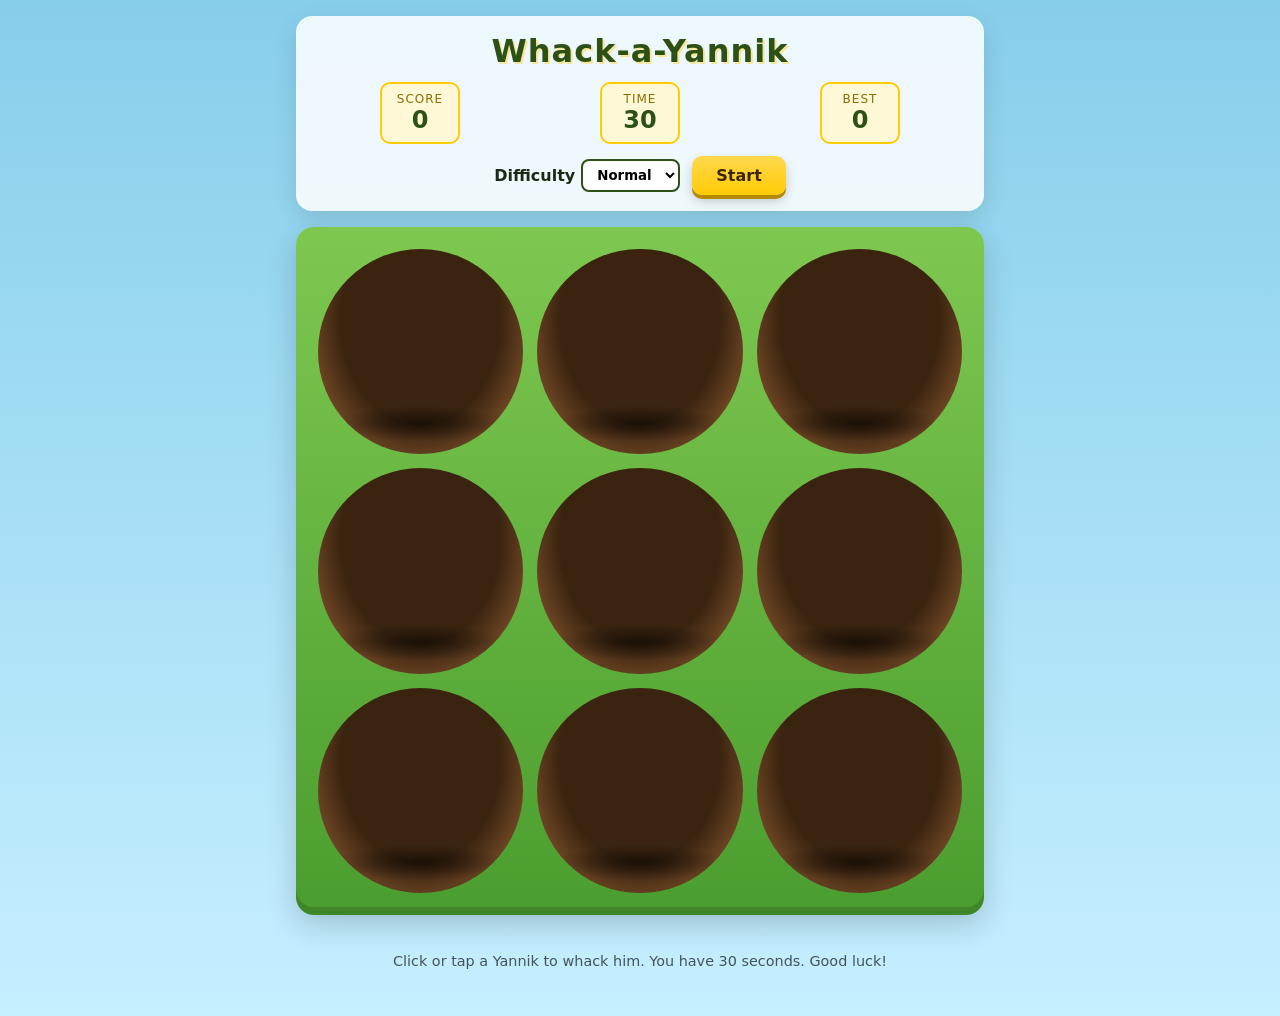
==== index.html @ 83445f63 "Initial Whack-a-Yannik game Static HTML/CSS/JS whack-a-mole with 9 holes, 30-second timer, four diff" ====
<!DOCTYPE html>
<html lang="en">
<head>
  <meta charset="UTF-8" />
  <meta name="viewport" content="width=device-width, initial-scale=1.0" />
  <title>Whack-a-Yannik</title>
  <meta name="description" content="Whack-a-Yannik - a fun whack-a-mole game!" />
  <meta property="og:title" content="Whack-a-Yannik" />
  <meta property="og:description" content="Whack-a-Yannik - a fun whack-a-mole game!" />
  <meta property="og:image" content="/thumbnail.png" />
  <meta property="og:type" content="website" />
  <link rel="icon" type="image/png" href="/thumbnail.png" />
  <link rel="stylesheet" href="style.css" />
</head>
<body>
  <div class="app">
    <header class="hud">
      <h1>Whack-a-Yannik</h1>
      <div class="stats">
        <div class="stat">
          <span class="label">Score</span>
          <span id="score" class="value">0</span>
        </div>
        <div class="stat">
          <span class="label">Time</span>
          <span id="time" class="value">30</span>
        </div>
        <div class="stat">
          <span class="label">Best</span>
          <span id="best" class="value">0</span>
        </div>
      </div>
      <div class="controls">
        <label class="difficulty">
          Difficulty
          <select id="difficulty">
            <option value="easy">Easy</option>
            <option value="normal" selected>Normal</option>
            <option value="hard">Hard</option>
            <option value="insane">Insane</option>
          </select>
        </label>
        <button id="startBtn" class="btn primary">Start</button>
      </div>
    </header>

    <main class="board" id="board">
      <!-- 9 holes injected by JS -->
    </main>

    <div id="overlay" class="overlay hidden">
      <div class="overlay-card">
        <h2 id="overlayTitle">Game Over</h2>
        <p id="overlayMessage">Nice whacking!</p>
        <p class="final">Final score: <span id="finalScore">0</span></p>
        <button id="playAgainBtn" class="btn primary">Play Again</button>
      </div>
    </div>

    <footer class="footer">
      <p>Click or tap a Yannik to whack him. You have 30 seconds. Good luck!</p>
    </footer>
  </div>

  <script src="script.js"></script>
</body>
</html>
---- style.css ----
:root {
  --grass-light: #7ec850;
  --grass-dark: #4a9d2f;
  --dirt-dark: #3a2410;
  --dirt-light: #6b4423;
  --accent: #ffcb05;
  --text: #1b2b13;
  --bg-top: #87ceeb;
  --bg-bottom: #c6efff;
}

* {
  box-sizing: border-box;
}

html, body {
  margin: 0;
  padding: 0;
  min-height: 100%;
  font-family: 'Trebuchet MS', system-ui, -apple-system, sans-serif;
  color: var(--text);
  background: linear-gradient(180deg, var(--bg-top) 0%, var(--bg-bottom) 100%);
  overflow-x: hidden;
}

.app {
  max-width: 720px;
  margin: 0 auto;
  padding: 16px;
  display: flex;
  flex-direction: column;
  gap: 16px;
  min-height: 100vh;
}

.hud {
  background: rgba(255, 255, 255, 0.85);
  border-radius: 16px;
  padding: 16px 20px;
  box-shadow: 0 8px 24px rgba(0, 0, 0, 0.12);
}

.hud h1 {
  margin: 0 0 12px;
  font-size: 2rem;
  text-align: center;
  letter-spacing: 1px;
  color: #2d5016;
  text-shadow: 2px 2px 0 rgba(255, 203, 5, 0.4);
}

.stats {
  display: flex;
  justify-content: space-around;
  gap: 12px;
  margin-bottom: 12px;
}

.stat {
  display: flex;
  flex-direction: column;
  align-items: center;
  background: #fff8d6;
  border: 2px solid var(--accent);
  border-radius: 10px;
  padding: 8px 14px;
  min-width: 80px;
}

.stat .label {
  font-size: 0.75rem;
  text-transform: uppercase;
  letter-spacing: 1px;
  color: #8a6d00;
}

.stat .value {
  font-size: 1.5rem;
  font-weight: 700;
  color: #2d5016;
}

.controls {
  display: flex;
  justify-content: center;
  align-items: center;
  gap: 12px;
  flex-wrap: wrap;
}

.difficulty {
  display: flex;
  align-items: center;
  gap: 6px;
  font-weight: 600;
}

.difficulty select {
  padding: 6px 10px;
  border-radius: 8px;
  border: 2px solid #2d5016;
  font-family: inherit;
  font-weight: 600;
  background: #fff;
  cursor: pointer;
}

.btn {
  padding: 10px 24px;
  font-size: 1rem;
  font-weight: 700;
  border: none;
  border-radius: 10px;
  cursor: pointer;
  transition: transform 0.08s ease, box-shadow 0.15s ease, filter 0.15s ease;
  font-family: inherit;
}

.btn.primary {
  background: linear-gradient(180deg, #ffd84d 0%, var(--accent) 100%);
  color: #3a2700;
  box-shadow: 0 4px 0 #b58a00, 0 6px 12px rgba(0, 0, 0, 0.2);
}

.btn.primary:hover {
  filter: brightness(1.05);
}

.btn.primary:active {
  transform: translateY(2px);
  box-shadow: 0 2px 0 #b58a00, 0 3px 6px rgba(0, 0, 0, 0.2);
}

.btn:disabled {
  opacity: 0.6;
  cursor: not-allowed;
}

.board {
  display: grid;
  grid-template-columns: repeat(3, 1fr);
  gap: 14px;
  padding: 22px;
  background: linear-gradient(180deg, var(--grass-light) 0%, var(--grass-dark) 100%);
  border-radius: 18px;
  box-shadow: inset 0 -8px 0 rgba(0, 0, 0, 0.15), 0 10px 30px rgba(0, 0, 0, 0.18);
  aspect-ratio: 1 / 1;
}

.hole {
  position: relative;
  background: radial-gradient(ellipse at 50% 35%, var(--dirt-dark) 0%, var(--dirt-dark) 55%, var(--dirt-light) 75%, transparent 78%);
  border-radius: 50%;
  overflow: hidden;
  cursor: pointer;
  user-select: none;
  -webkit-tap-highlight-color: transparent;
}

.hole::after {
  content: '';
  position: absolute;
  inset: auto 8% 6% 8%;
  height: 18%;
  background: radial-gradient(ellipse at center, rgba(0, 0, 0, 0.55) 0%, transparent 70%);
  border-radius: 50%;
  z-index: 3;
  pointer-events: none;
}

.mole {
  position: absolute;
  left: 12%;
  right: 12%;
  bottom: -100%;
  width: 76%;
  aspect-ratio: 1 / 1;
  background-image: url('mole.png');
  background-size: contain;
  background-repeat: no-repeat;
  background-position: bottom center;
  transition: bottom 0.18s cubic-bezier(0.34, 1.56, 0.64, 1);
  z-index: 2;
  pointer-events: none;
}

/* Fallback Yannik face if mole.png isn't available */
.mole.fallback {
  background-image: none;
  background: radial-gradient(circle at 50% 45%, #f5c896 0%, #d99c66 70%, #a06a3e 100%);
  border-radius: 50% 50% 45% 45%;
  box-shadow: inset 0 -6px 12px rgba(0, 0, 0, 0.25);
}

.mole.fallback::before {
  content: '';
  position: absolute;
  top: 38%;
  left: 22%;
  right: 22%;
  height: 12%;
  background:
    radial-gradient(circle at 25% 50%, #1a1a1a 0%, #1a1a1a 35%, transparent 38%),
    radial-gradient(circle at 75% 50%, #1a1a1a 0%, #1a1a1a 35%, transparent 38%);
}

.mole.fallback::after {
  content: '';
  position: absolute;
  top: 60%;
  left: 38%;
  right: 38%;
  height: 8%;
  background: #6b3410;
  border-radius: 0 0 50% 50%;
}

.hole.up .mole {
  bottom: 4%;
}

.hole.whacked .mole {
  transition: bottom 0.12s ease-in;
  bottom: -100%;
  animation: hit 0.25s ease-out;
}

@keyframes hit {
  0% { transform: scale(1) rotate(0); }
  30% { transform: scale(1.1) rotate(-8deg); }
  100% { transform: scale(0.9) rotate(0); }
}

.score-popup {
  position: absolute;
  top: 20%;
  left: 50%;
  transform: translateX(-50%);
  font-size: 1.6rem;
  font-weight: 800;
  color: #fff;
  text-shadow: 2px 2px 0 #b58a00, 0 0 8px rgba(255, 203, 5, 0.8);
  pointer-events: none;
  z-index: 4;
  animation: floatUp 0.7s ease-out forwards;
}

@keyframes floatUp {
  0% { opacity: 0; transform: translate(-50%, 10px) scale(0.6); }
  20% { opacity: 1; transform: translate(-50%, -10px) scale(1.1); }
  100% { opacity: 0; transform: translate(-50%, -50px) scale(1); }
}

.overlay {
  position: fixed;
  inset: 0;
  background: rgba(0, 0, 0, 0.5);
  display: flex;
  align-items: center;
  justify-content: center;
  z-index: 10;
  padding: 16px;
}

.overlay.hidden {
  display: none;
}

.overlay-card {
  background: #fff;
  padding: 28px 32px;
  border-radius: 16px;
  text-align: center;
  max-width: 360px;
  width: 100%;
  box-shadow: 0 20px 50px rgba(0, 0, 0, 0.3);
  animation: pop 0.3s ease-out;
}

@keyframes pop {
  0% { opacity: 0; transform: scale(0.8); }
  100% { opacity: 1; transform: scale(1); }
}

.overlay-card h2 {
  margin: 0 0 8px;
  color: #2d5016;
}

.overlay-card .final {
  font-size: 1.2rem;
  margin: 16px 0;
}

.overlay-card .final span {
  font-weight: 800;
  color: #b58a00;
  font-size: 1.6rem;
}

.footer {
  text-align: center;
  font-size: 0.9rem;
  color: rgba(0, 0, 0, 0.65);
  padding: 8px 0 16px;
}

body.shake .board {
  animation: shake 0.2s ease-in-out;
}

@keyframes shake {
  0%, 100% { transform: translateX(0); }
  25% { transform: translateX(-4px); }
  75% { transform: translateX(4px); }
}

@media (max-width: 480px) {
  .hud h1 { font-size: 1.5rem; }
  .stat .value { font-size: 1.2rem; }
  .stat { padding: 6px 10px; min-width: 64px; }
  .board { gap: 10px; padding: 14px; }
}
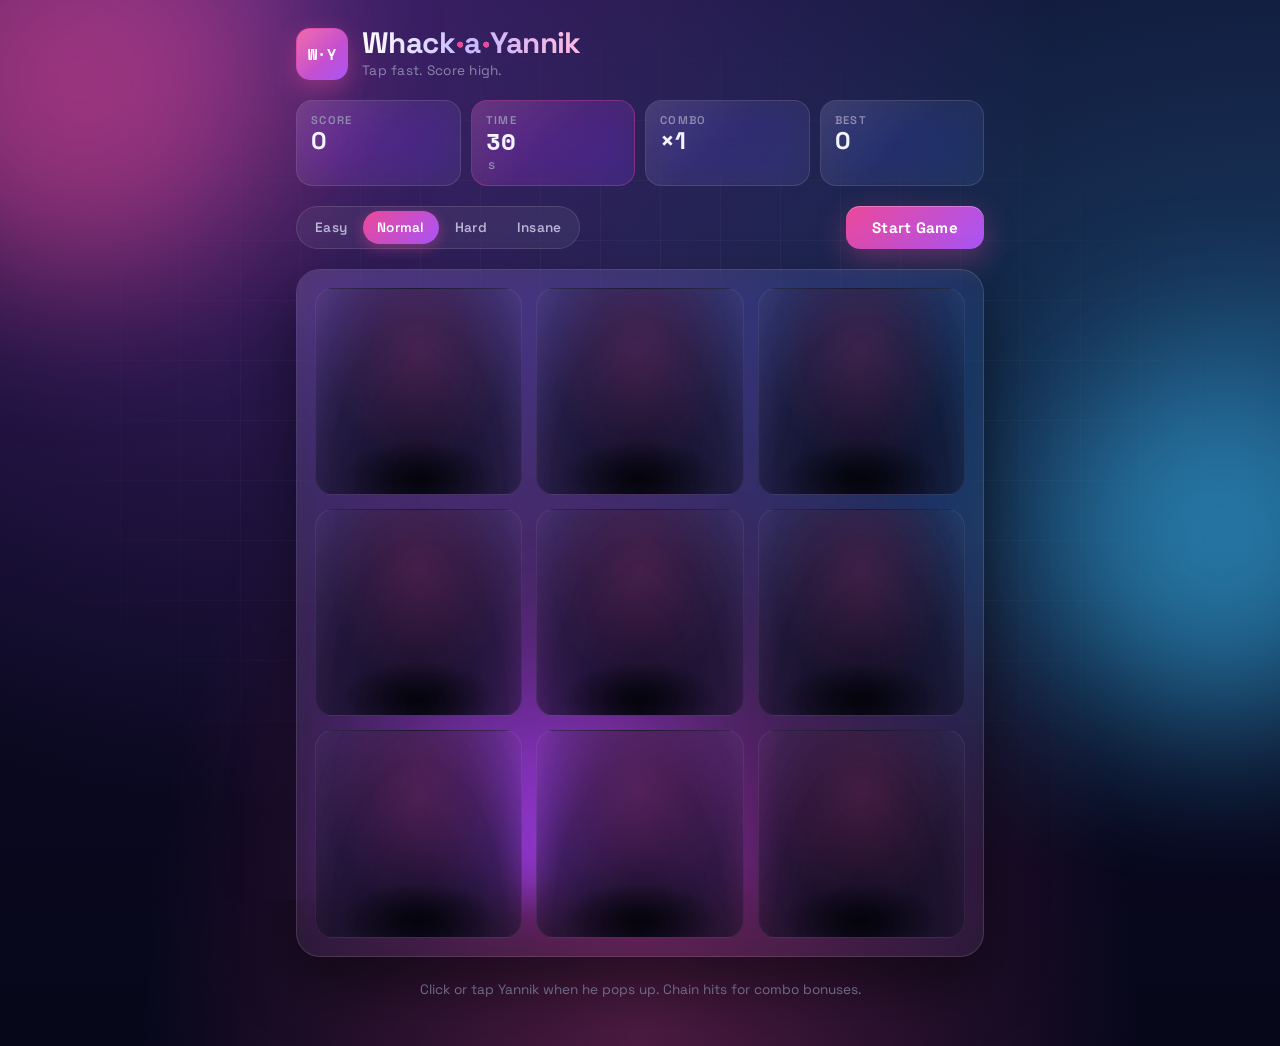
==== commit ebae4b39: "Modern 2026 redesign + WhatsApp-ready OG thumbnail UI: - Dark neon-mesh aesthetic with glassmorphism" ====
--- a/index.html
+++ b/index.html
@@ -2,64 +2,115 @@
 <html lang="en">
 <head>
   <meta charset="UTF-8" />
-  <meta name="viewport" content="width=device-width, initial-scale=1.0" />
+  <meta name="viewport" content="width=device-width, initial-scale=1.0, viewport-fit=cover" />
+  <meta name="theme-color" content="#0b0b1f" />
   <title>Whack-a-Yannik</title>
-  <meta name="description" content="Whack-a-Yannik - a fun whack-a-mole game!" />
+  <meta name="description" content="Tap fast. Score high. A neon arcade twist on whack-a-mole." />
+
+  <!-- Open Graph / WhatsApp / Facebook -->
+  <meta property="og:type" content="website" />
   <meta property="og:title" content="Whack-a-Yannik" />
-  <meta property="og:description" content="Whack-a-Yannik - a fun whack-a-mole game!" />
-  <meta property="og:image" content="/thumbnail.png" />
-  <meta property="og:type" content="website" />
+  <meta property="og:description" content="Tap fast. Score high. A neon arcade twist on whack-a-mole." />
+  <meta property="og:image" content="https://whack-a-yannik.vercel.app/thumbnail.png" />
+  <meta property="og:image:secure_url" content="https://whack-a-yannik.vercel.app/thumbnail.png" />
+  <meta property="og:image:type" content="image/png" />
+  <meta property="og:image:width" content="1200" />
+  <meta property="og:image:height" content="630" />
+  <meta property="og:image:alt" content="Whack-a-Yannik game preview" />
+  <meta property="og:url" content="https://whack-a-yannik.vercel.app/" />
+
+  <!-- Twitter -->
+  <meta name="twitter:card" content="summary_large_image" />
+  <meta name="twitter:title" content="Whack-a-Yannik" />
+  <meta name="twitter:description" content="Tap fast. Score high. A neon arcade twist on whack-a-mole." />
+  <meta name="twitter:image" content="https://whack-a-yannik.vercel.app/thumbnail.png" />
+
   <link rel="icon" type="image/png" href="/thumbnail.png" />
+  <link rel="apple-touch-icon" href="/thumbnail.png" />
+
+  <link rel="preconnect" href="https://fonts.googleapis.com" />
+  <link rel="preconnect" href="https://fonts.gstatic.com" crossorigin />
+  <link href="https://fonts.googleapis.com/css2?family=Space+Grotesk:wght@400;500;600;700&family=Space+Mono:wght@700&display=swap" rel="stylesheet" />
+
   <link rel="stylesheet" href="style.css" />
 </head>
 <body>
-  <div class="app">
-    <header class="hud">
-      <h1>Whack-a-Yannik</h1>
-      <div class="stats">
-        <div class="stat">
-          <span class="label">Score</span>
-          <span id="score" class="value">0</span>
-        </div>
-        <div class="stat">
-          <span class="label">Time</span>
-          <span id="time" class="value">30</span>
-        </div>
-        <div class="stat">
-          <span class="label">Best</span>
-          <span id="best" class="value">0</span>
-        </div>
+  <div class="bg-grid" aria-hidden="true"></div>
+  <div class="bg-orbs" aria-hidden="true">
+    <span class="orb orb-1"></span>
+    <span class="orb orb-2"></span>
+    <span class="orb orb-3"></span>
+  </div>
+
+  <main class="app">
+    <header class="brand">
+      <div class="logo">
+        <span class="logo-mark">W·Y</span>
       </div>
-      <div class="controls">
-        <label class="difficulty">
-          Difficulty
-          <select id="difficulty">
-            <option value="easy">Easy</option>
-            <option value="normal" selected>Normal</option>
-            <option value="hard">Hard</option>
-            <option value="insane">Insane</option>
-          </select>
-        </label>
-        <button id="startBtn" class="btn primary">Start</button>
+      <div class="title-block">
+        <h1>Whack<span class="dash">·</span>a<span class="dash">·</span>Yannik</h1>
+        <p class="tagline">Tap fast. Score high.</p>
       </div>
     </header>
 
-    <main class="board" id="board">
-      <!-- 9 holes injected by JS -->
-    </main>
+    <section class="hud" aria-label="Game stats">
+      <div class="stat-card">
+        <span class="stat-label">Score</span>
+        <span id="score" class="stat-value">0</span>
+      </div>
+      <div class="stat-card accent">
+        <span class="stat-label">Time</span>
+        <span id="time" class="stat-value mono">30</span>
+        <span class="stat-suffix">s</span>
+      </div>
+      <div class="stat-card">
+        <span class="stat-label">Combo</span>
+        <span id="combo" class="stat-value">×1</span>
+      </div>
+      <div class="stat-card">
+        <span class="stat-label">Best</span>
+        <span id="best" class="stat-value">0</span>
+      </div>
+    </section>
 
-    <div id="overlay" class="overlay hidden">
-      <div class="overlay-card">
-        <h2 id="overlayTitle">Game Over</h2>
-        <p id="overlayMessage">Nice whacking!</p>
-        <p class="final">Final score: <span id="finalScore">0</span></p>
-        <button id="playAgainBtn" class="btn primary">Play Again</button>
+    <section class="controls" aria-label="Controls">
+      <div class="seg" role="radiogroup" aria-label="Difficulty">
+        <button class="seg-btn" data-diff="easy" role="radio" aria-checked="false">Easy</button>
+        <button class="seg-btn active" data-diff="normal" role="radio" aria-checked="true">Normal</button>
+        <button class="seg-btn" data-diff="hard" role="radio" aria-checked="false">Hard</button>
+        <button class="seg-btn" data-diff="insane" role="radio" aria-checked="false">Insane</button>
       </div>
+      <button id="startBtn" class="btn-primary">
+        <span class="btn-label">Start Game</span>
+        <span class="btn-glow" aria-hidden="true"></span>
+      </button>
+    </section>
+
+    <section class="board" id="board" aria-label="Game board"></section>
+
+    <p class="hint">Click or tap Yannik when he pops up. Chain hits for combo bonuses.</p>
+  </main>
+
+  <div id="overlay" class="overlay hidden" role="dialog" aria-modal="true" aria-labelledby="overlayTitle">
+    <div class="overlay-card">
+      <div class="overlay-glow" aria-hidden="true"></div>
+      <h2 id="overlayTitle">Game Over</h2>
+      <p id="overlayMessage">Nice whacking!</p>
+      <div class="overlay-stats">
+        <div>
+          <span class="overlay-label">Final score</span>
+          <span id="finalScore" class="overlay-num">0</span>
+        </div>
+        <div>
+          <span class="overlay-label">Best</span>
+          <span id="finalBest" class="overlay-num">0</span>
+        </div>
+      </div>
+      <button id="playAgainBtn" class="btn-primary">
+        <span class="btn-label">Play Again</span>
+        <span class="btn-glow" aria-hidden="true"></span>
+      </button>
     </div>
-
-    <footer class="footer">
-      <p>Click or tap a Yannik to whack him. You have 30 seconds. Good luck!</p>
-    </footer>
   </div>
 
   <script src="script.js"></script>
--- a/style.css
+++ b/style.css
@@ -1,323 +1,599 @@
 :root {
-  --grass-light: #7ec850;
-  --grass-dark: #4a9d2f;
-  --dirt-dark: #3a2410;
-  --dirt-light: #6b4423;
-  --accent: #ffcb05;
-  --text: #1b2b13;
-  --bg-top: #87ceeb;
-  --bg-bottom: #c6efff;
-}
-
-* {
-  box-sizing: border-box;
-}
+  --bg-0: #07071a;
+  --bg-1: #0e0a2a;
+  --bg-2: #1a0b3d;
+  --ink: #f4f3ff;
+  --ink-dim: #b8b4d6;
+  --ink-mute: #8c87ad;
+  --pink: #ec4899;
+  --violet: #a855f7;
+  --cyan: #38bdf8;
+  --lime: #a3e635;
+  --glass: rgba(255, 255, 255, 0.06);
+  --glass-strong: rgba(255, 255, 255, 0.10);
+  --glass-border: rgba(255, 255, 255, 0.12);
+  --shadow-deep: 0 30px 60px rgba(0, 0, 0, 0.45);
+  --radius-lg: 24px;
+  --radius-md: 16px;
+  --radius-sm: 10px;
+}
+
+* { box-sizing: border-box; }
 
 html, body {
   margin: 0;
   padding: 0;
   min-height: 100%;
-  font-family: 'Trebuchet MS', system-ui, -apple-system, sans-serif;
-  color: var(--text);
-  background: linear-gradient(180deg, var(--bg-top) 0%, var(--bg-bottom) 100%);
+  font-family: 'Space Grotesk', system-ui, -apple-system, sans-serif;
+  color: var(--ink);
+  background: var(--bg-0);
   overflow-x: hidden;
+  -webkit-font-smoothing: antialiased;
+}
+
+body {
+  background:
+    radial-gradient(ellipse at 20% 0%, rgba(168, 85, 247, 0.35) 0%, transparent 55%),
+    radial-gradient(ellipse at 100% 30%, rgba(56, 189, 248, 0.25) 0%, transparent 55%),
+    radial-gradient(ellipse at 50% 100%, rgba(236, 72, 153, 0.30) 0%, transparent 55%),
+    linear-gradient(180deg, var(--bg-1) 0%, var(--bg-0) 100%);
+  min-height: 100vh;
+  min-height: 100dvh;
+}
+
+.bg-grid {
+  position: fixed;
+  inset: 0;
+  background-image:
+    linear-gradient(rgba(255, 255, 255, 0.04) 1px, transparent 1px),
+    linear-gradient(90deg, rgba(255, 255, 255, 0.04) 1px, transparent 1px);
+  background-size: 60px 60px;
+  mask-image: radial-gradient(ellipse at center, black 30%, transparent 75%);
+  -webkit-mask-image: radial-gradient(ellipse at center, black 30%, transparent 75%);
+  pointer-events: none;
+  z-index: 0;
+}
+
+.bg-orbs {
+  position: fixed;
+  inset: 0;
+  pointer-events: none;
+  z-index: 0;
+  overflow: hidden;
+}
+.orb {
+  position: absolute;
+  border-radius: 50%;
+  filter: blur(80px);
+  opacity: 0.55;
+}
+.orb-1 { width: 400px; height: 400px; background: var(--pink); top: -120px; left: -120px; animation: float 14s ease-in-out infinite; }
+.orb-2 { width: 360px; height: 360px; background: var(--cyan); top: 40%; right: -120px; animation: float 18s ease-in-out -3s infinite; }
+.orb-3 { width: 320px; height: 320px; background: var(--violet); bottom: -100px; left: 30%; animation: float 16s ease-in-out -6s infinite; }
+
+@keyframes float {
+  0%, 100% { transform: translate(0, 0) scale(1); }
+  50% { transform: translate(30px, -40px) scale(1.08); }
 }
 
 .app {
+  position: relative;
+  z-index: 1;
   max-width: 720px;
   margin: 0 auto;
-  padding: 16px;
+  padding: 28px 16px 48px;
   display: flex;
   flex-direction: column;
-  gap: 16px;
-  min-height: 100vh;
-}
-
+  gap: 20px;
+}
+
+/* Brand header */
+.brand {
+  display: flex;
+  align-items: center;
+  gap: 14px;
+}
+
+.logo {
+  width: 52px;
+  height: 52px;
+  border-radius: 14px;
+  background: linear-gradient(135deg, var(--pink), var(--violet));
+  display: flex;
+  align-items: center;
+  justify-content: center;
+  box-shadow: 0 8px 24px rgba(236, 72, 153, 0.4);
+  position: relative;
+}
+.logo::after {
+  content: '';
+  position: absolute;
+  inset: 1px;
+  border-radius: 13px;
+  background: linear-gradient(135deg, rgba(255, 255, 255, 0.2), transparent 60%);
+  pointer-events: none;
+}
+.logo-mark {
+  font-family: 'Space Mono', monospace;
+  font-weight: 700;
+  font-size: 0.95rem;
+  letter-spacing: 0.5px;
+  color: #fff;
+  position: relative;
+  z-index: 1;
+}
+
+.title-block h1 {
+  margin: 0;
+  font-size: 1.85rem;
+  font-weight: 700;
+  letter-spacing: -0.02em;
+  background: linear-gradient(90deg, #fff 0%, #c5b8ff 50%, #ffb8e0 100%);
+  -webkit-background-clip: text;
+  background-clip: text;
+  -webkit-text-fill-color: transparent;
+  line-height: 1;
+}
+
+.title-block h1 .dash {
+  color: var(--pink);
+  -webkit-text-fill-color: var(--pink);
+  margin: 0 2px;
+}
+
+.tagline {
+  margin: 4px 0 0;
+  color: var(--ink-mute);
+  font-size: 0.85rem;
+  letter-spacing: 0.02em;
+}
+
+/* HUD stats */
 .hud {
-  background: rgba(255, 255, 255, 0.85);
-  border-radius: 16px;
-  padding: 16px 20px;
-  box-shadow: 0 8px 24px rgba(0, 0, 0, 0.12);
-}
-
-.hud h1 {
-  margin: 0 0 12px;
-  font-size: 2rem;
-  text-align: center;
-  letter-spacing: 1px;
-  color: #2d5016;
-  text-shadow: 2px 2px 0 rgba(255, 203, 5, 0.4);
-}
-
-.stats {
-  display: flex;
-  justify-content: space-around;
+  display: grid;
+  grid-template-columns: repeat(4, 1fr);
+  gap: 10px;
+}
+
+.stat-card {
+  position: relative;
+  background: var(--glass);
+  backdrop-filter: blur(20px) saturate(150%);
+  -webkit-backdrop-filter: blur(20px) saturate(150%);
+  border: 1px solid var(--glass-border);
+  border-radius: var(--radius-md);
+  padding: 12px 14px;
+  display: flex;
+  flex-direction: column;
+  align-items: flex-start;
+  overflow: hidden;
+}
+
+.stat-card::before {
+  content: '';
+  position: absolute;
+  inset: 0;
+  background: linear-gradient(135deg, rgba(255, 255, 255, 0.08), transparent 50%);
+  pointer-events: none;
+}
+
+.stat-card.accent {
+  background: linear-gradient(135deg, rgba(236, 72, 153, 0.20), rgba(168, 85, 247, 0.15));
+  border-color: rgba(236, 72, 153, 0.35);
+}
+
+.stat-label {
+  font-size: 0.7rem;
+  text-transform: uppercase;
+  letter-spacing: 0.12em;
+  color: var(--ink-mute);
+  font-weight: 600;
+}
+
+.stat-value {
+  font-size: 1.5rem;
+  font-weight: 700;
+  color: var(--ink);
+  line-height: 1.2;
+  display: inline-flex;
+  align-items: baseline;
+}
+
+.stat-value.mono {
+  font-family: 'Space Mono', monospace;
+  font-weight: 700;
+}
+
+.stat-suffix {
+  font-size: 0.85rem;
+  color: var(--ink-mute);
+  margin-left: 2px;
+  font-weight: 500;
+}
+
+.stat-card.warn .stat-value { color: var(--pink); }
+
+/* Controls */
+.controls {
+  display: flex;
+  flex-wrap: wrap;
   gap: 12px;
-  margin-bottom: 12px;
-}
-
-.stat {
-  display: flex;
-  flex-direction: column;
   align-items: center;
-  background: #fff8d6;
-  border: 2px solid var(--accent);
-  border-radius: 10px;
+  justify-content: space-between;
+}
+
+.seg {
+  display: inline-flex;
+  background: var(--glass);
+  backdrop-filter: blur(20px);
+  -webkit-backdrop-filter: blur(20px);
+  border: 1px solid var(--glass-border);
+  border-radius: 999px;
+  padding: 4px;
+  gap: 2px;
+}
+
+.seg-btn {
+  border: 0;
+  background: transparent;
+  color: var(--ink-dim);
   padding: 8px 14px;
-  min-width: 80px;
-}
-
-.stat .label {
-  font-size: 0.75rem;
-  text-transform: uppercase;
-  letter-spacing: 1px;
-  color: #8a6d00;
-}
-
-.stat .value {
-  font-size: 1.5rem;
-  font-weight: 700;
-  color: #2d5016;
-}
-
-.controls {
-  display: flex;
-  justify-content: center;
-  align-items: center;
-  gap: 12px;
-  flex-wrap: wrap;
-}
-
-.difficulty {
-  display: flex;
-  align-items: center;
-  gap: 6px;
+  font-size: 0.85rem;
   font-weight: 600;
-}
-
-.difficulty select {
-  padding: 6px 10px;
-  border-radius: 8px;
-  border: 2px solid #2d5016;
   font-family: inherit;
-  font-weight: 600;
-  background: #fff;
+  border-radius: 999px;
   cursor: pointer;
-}
-
-.btn {
-  padding: 10px 24px;
-  font-size: 1rem;
-  font-weight: 700;
-  border: none;
-  border-radius: 10px;
+  transition: color 0.15s, background 0.15s, transform 0.1s;
+  letter-spacing: 0.02em;
+}
+
+.seg-btn:hover {
+  color: var(--ink);
+}
+
+.seg-btn.active {
+  background: linear-gradient(135deg, var(--pink), var(--violet));
+  color: #fff;
+  box-shadow: 0 4px 14px rgba(236, 72, 153, 0.4);
+}
+
+.seg-btn:disabled {
+  opacity: 0.4;
+  cursor: not-allowed;
+}
+
+.btn-primary {
+  position: relative;
+  border: 0;
+  padding: 12px 26px;
+  border-radius: 14px;
+  background: linear-gradient(135deg, var(--pink) 0%, var(--violet) 100%);
+  color: #fff;
+  font-family: inherit;
+  font-size: 0.95rem;
+  font-weight: 700;
+  letter-spacing: 0.02em;
   cursor: pointer;
-  transition: transform 0.08s ease, box-shadow 0.15s ease, filter 0.15s ease;
-  font-family: inherit;
-}
-
-.btn.primary {
-  background: linear-gradient(180deg, #ffd84d 0%, var(--accent) 100%);
-  color: #3a2700;
-  box-shadow: 0 4px 0 #b58a00, 0 6px 12px rgba(0, 0, 0, 0.2);
-}
-
-.btn.primary:hover {
-  filter: brightness(1.05);
-}
-
-.btn.primary:active {
-  transform: translateY(2px);
-  box-shadow: 0 2px 0 #b58a00, 0 3px 6px rgba(0, 0, 0, 0.2);
-}
-
-.btn:disabled {
+  overflow: hidden;
+  box-shadow:
+    0 10px 30px rgba(236, 72, 153, 0.35),
+    inset 0 1px 0 rgba(255, 255, 255, 0.25);
+  transition: transform 0.1s ease, box-shadow 0.2s ease, filter 0.2s ease;
+}
+
+.btn-primary:hover {
+  filter: brightness(1.1);
+  transform: translateY(-1px);
+  box-shadow:
+    0 14px 34px rgba(236, 72, 153, 0.5),
+    inset 0 1px 0 rgba(255, 255, 255, 0.3);
+}
+
+.btn-primary:active {
+  transform: translateY(1px);
+}
+
+.btn-primary:disabled {
   opacity: 0.6;
   cursor: not-allowed;
-}
-
+  transform: none;
+}
+
+.btn-label {
+  position: relative;
+  z-index: 1;
+}
+
+.btn-glow {
+  position: absolute;
+  inset: 0;
+  background: linear-gradient(120deg, transparent 30%, rgba(255, 255, 255, 0.3) 50%, transparent 70%);
+  transform: translateX(-100%);
+  transition: transform 0.6s ease;
+}
+
+.btn-primary:hover .btn-glow {
+  transform: translateX(100%);
+}
+
+/* Board */
 .board {
   display: grid;
   grid-template-columns: repeat(3, 1fr);
   gap: 14px;
-  padding: 22px;
-  background: linear-gradient(180deg, var(--grass-light) 0%, var(--grass-dark) 100%);
+  padding: 18px;
+  background: var(--glass);
+  backdrop-filter: blur(24px) saturate(160%);
+  -webkit-backdrop-filter: blur(24px) saturate(160%);
+  border: 1px solid var(--glass-border);
+  border-radius: var(--radius-lg);
+  aspect-ratio: 1 / 1;
+  box-shadow: var(--shadow-deep);
+  position: relative;
+}
+
+.board::before {
+  content: '';
+  position: absolute;
+  inset: 0;
+  border-radius: var(--radius-lg);
+  background: linear-gradient(135deg, rgba(255, 255, 255, 0.08), transparent 50%);
+  pointer-events: none;
+}
+
+.hole {
+  position: relative;
   border-radius: 18px;
-  box-shadow: inset 0 -8px 0 rgba(0, 0, 0, 0.15), 0 10px 30px rgba(0, 0, 0, 0.18);
-  aspect-ratio: 1 / 1;
-}
-
-.hole {
-  position: relative;
-  background: radial-gradient(ellipse at 50% 35%, var(--dirt-dark) 0%, var(--dirt-dark) 55%, var(--dirt-light) 75%, transparent 78%);
-  border-radius: 50%;
+  background:
+    radial-gradient(ellipse at 50% 30%, rgba(236, 72, 153, 0.18) 0%, transparent 60%),
+    radial-gradient(ellipse at 50% 100%, rgba(11, 11, 31, 0.95) 0%, rgba(11, 11, 31, 0.6) 60%, transparent 100%),
+    rgba(255, 255, 255, 0.03);
+  border: 1px solid rgba(255, 255, 255, 0.06);
   overflow: hidden;
   cursor: pointer;
   user-select: none;
   -webkit-tap-highlight-color: transparent;
+  transition: border-color 0.2s ease, transform 0.08s ease;
+}
+
+.hole:hover {
+  border-color: rgba(236, 72, 153, 0.3);
+}
+
+.hole::before {
+  content: '';
+  position: absolute;
+  bottom: -10%;
+  left: 10%;
+  right: 10%;
+  height: 36%;
+  background: radial-gradient(ellipse at center, rgba(0, 0, 0, 0.7) 0%, transparent 70%);
+  border-radius: 50%;
+  z-index: 3;
+  pointer-events: none;
 }
 
 .hole::after {
   content: '';
   position: absolute;
-  inset: auto 8% 6% 8%;
-  height: 18%;
-  background: radial-gradient(ellipse at center, rgba(0, 0, 0, 0.55) 0%, transparent 70%);
-  border-radius: 50%;
-  z-index: 3;
-  pointer-events: none;
+  inset: auto 5% 0 5%;
+  height: 4px;
+  background: linear-gradient(90deg, transparent, var(--pink), var(--violet), transparent);
+  opacity: 0;
+  filter: blur(4px);
+  z-index: 4;
+  pointer-events: none;
+  transition: opacity 0.2s;
+}
+
+.hole.up::after {
+  opacity: 1;
 }
 
 .mole {
   position: absolute;
-  left: 12%;
-  right: 12%;
+  left: 14%;
+  right: 14%;
   bottom: -100%;
-  width: 76%;
+  width: 72%;
   aspect-ratio: 1 / 1;
   background-image: url('mole.png');
-  background-size: contain;
+  background-size: cover;
   background-repeat: no-repeat;
-  background-position: bottom center;
-  transition: bottom 0.18s cubic-bezier(0.34, 1.56, 0.64, 1);
+  background-position: center center;
+  border-radius: 50%;
+  clip-path: circle(46% at 50% 50%);
+  box-shadow:
+    0 0 0 4px rgba(236, 72, 153, 0.3),
+    0 0 30px rgba(236, 72, 153, 0.5),
+    0 8px 18px rgba(0, 0, 0, 0.5);
+  transition: bottom 0.22s cubic-bezier(0.34, 1.56, 0.64, 1);
   z-index: 2;
   pointer-events: none;
 }
 
-/* Fallback Yannik face if mole.png isn't available */
 .mole.fallback {
   background-image: none;
   background: radial-gradient(circle at 50% 45%, #f5c896 0%, #d99c66 70%, #a06a3e 100%);
-  border-radius: 50% 50% 45% 45%;
-  box-shadow: inset 0 -6px 12px rgba(0, 0, 0, 0.25);
-}
-
-.mole.fallback::before {
-  content: '';
-  position: absolute;
-  top: 38%;
-  left: 22%;
-  right: 22%;
-  height: 12%;
-  background:
-    radial-gradient(circle at 25% 50%, #1a1a1a 0%, #1a1a1a 35%, transparent 38%),
-    radial-gradient(circle at 75% 50%, #1a1a1a 0%, #1a1a1a 35%, transparent 38%);
-}
-
-.mole.fallback::after {
-  content: '';
-  position: absolute;
-  top: 60%;
-  left: 38%;
-  right: 38%;
-  height: 8%;
-  background: #6b3410;
-  border-radius: 0 0 50% 50%;
-}
-
-.hole.up .mole {
-  bottom: 4%;
-}
+}
+
+.hole.up .mole { bottom: 8%; }
 
 .hole.whacked .mole {
-  transition: bottom 0.12s ease-in;
+  transition: bottom 0.14s ease-in;
   bottom: -100%;
-  animation: hit 0.25s ease-out;
+  animation: hit 0.3s ease-out;
 }
 
 @keyframes hit {
   0% { transform: scale(1) rotate(0); }
-  30% { transform: scale(1.1) rotate(-8deg); }
-  100% { transform: scale(0.9) rotate(0); }
+  30% { transform: scale(1.15) rotate(-10deg); }
+  100% { transform: scale(0.85) rotate(0); }
 }
 
 .score-popup {
   position: absolute;
-  top: 20%;
+  top: 18%;
   left: 50%;
   transform: translateX(-50%);
-  font-size: 1.6rem;
-  font-weight: 800;
+  font-family: 'Space Mono', monospace;
+  font-size: 1.8rem;
+  font-weight: 700;
   color: #fff;
-  text-shadow: 2px 2px 0 #b58a00, 0 0 8px rgba(255, 203, 5, 0.8);
-  pointer-events: none;
-  z-index: 4;
-  animation: floatUp 0.7s ease-out forwards;
+  text-shadow:
+    0 0 8px rgba(236, 72, 153, 0.9),
+    0 0 16px rgba(236, 72, 153, 0.6),
+    0 2px 4px rgba(0, 0, 0, 0.5);
+  pointer-events: none;
+  z-index: 5;
+  animation: floatUp 0.8s ease-out forwards;
+  white-space: nowrap;
 }
 
 @keyframes floatUp {
   0% { opacity: 0; transform: translate(-50%, 10px) scale(0.6); }
-  20% { opacity: 1; transform: translate(-50%, -10px) scale(1.1); }
-  100% { opacity: 0; transform: translate(-50%, -50px) scale(1); }
-}
-
+  20% { opacity: 1; transform: translate(-50%, -10px) scale(1.15); }
+  100% { opacity: 0; transform: translate(-50%, -55px) scale(1); }
+}
+
+/* Hint */
+.hint {
+  text-align: center;
+  font-size: 0.85rem;
+  color: var(--ink-mute);
+  margin: 4px 0 0;
+}
+
+/* Overlay */
 .overlay {
   position: fixed;
   inset: 0;
-  background: rgba(0, 0, 0, 0.5);
+  background: rgba(7, 7, 26, 0.7);
+  backdrop-filter: blur(12px);
+  -webkit-backdrop-filter: blur(12px);
   display: flex;
   align-items: center;
   justify-content: center;
-  z-index: 10;
+  z-index: 50;
   padding: 16px;
 }
 
-.overlay.hidden {
-  display: none;
-}
+.overlay.hidden { display: none; }
 
 .overlay-card {
-  background: #fff;
-  padding: 28px 32px;
-  border-radius: 16px;
+  position: relative;
+  background: linear-gradient(180deg, rgba(26, 11, 61, 0.95), rgba(14, 10, 42, 0.95));
+  border: 1px solid var(--glass-border);
+  padding: 36px 32px 28px;
+  border-radius: var(--radius-lg);
   text-align: center;
-  max-width: 360px;
+  max-width: 380px;
   width: 100%;
-  box-shadow: 0 20px 50px rgba(0, 0, 0, 0.3);
-  animation: pop 0.3s ease-out;
+  box-shadow: var(--shadow-deep);
+  animation: pop 0.35s cubic-bezier(0.34, 1.56, 0.64, 1);
+  overflow: hidden;
+}
+
+.overlay-glow {
+  position: absolute;
+  width: 280px;
+  height: 280px;
+  border-radius: 50%;
+  background: var(--pink);
+  filter: blur(80px);
+  opacity: 0.45;
+  top: -100px;
+  left: 50%;
+  transform: translateX(-50%);
+  pointer-events: none;
 }
 
 @keyframes pop {
-  0% { opacity: 0; transform: scale(0.8); }
-  100% { opacity: 1; transform: scale(1); }
+  0% { opacity: 0; transform: scale(0.85) translateY(20px); }
+  100% { opacity: 1; transform: scale(1) translateY(0); }
 }
 
 .overlay-card h2 {
-  margin: 0 0 8px;
-  color: #2d5016;
-}
-
-.overlay-card .final {
-  font-size: 1.2rem;
-  margin: 16px 0;
-}
-
-.overlay-card .final span {
-  font-weight: 800;
-  color: #b58a00;
+  position: relative;
+  margin: 0 0 6px;
   font-size: 1.6rem;
-}
-
-.footer {
-  text-align: center;
-  font-size: 0.9rem;
-  color: rgba(0, 0, 0, 0.65);
-  padding: 8px 0 16px;
-}
-
-body.shake .board {
-  animation: shake 0.2s ease-in-out;
-}
-
-@keyframes shake {
-  0%, 100% { transform: translateX(0); }
-  25% { transform: translateX(-4px); }
-  75% { transform: translateX(4px); }
-}
-
-@media (max-width: 480px) {
-  .hud h1 { font-size: 1.5rem; }
-  .stat .value { font-size: 1.2rem; }
-  .stat { padding: 6px 10px; min-width: 64px; }
-  .board { gap: 10px; padding: 14px; }
-}
+  font-weight: 700;
+  background: linear-gradient(90deg, #fff, #ffb8e0);
+  -webkit-background-clip: text;
+  background-clip: text;
+  -webkit-text-fill-color: transparent;
+}
+
+.overlay-card p {
+  position: relative;
+  color: var(--ink-dim);
+  margin: 0;
+}
+
+.overlay-stats {
+  position: relative;
+  display: flex;
+  justify-content: center;
+  gap: 32px;
+  margin: 24px 0 24px;
+}
+
+.overlay-stats > div {
+  display: flex;
+  flex-direction: column;
+  align-items: center;
+}
+
+.overlay-label {
+  font-size: 0.7rem;
+  text-transform: uppercase;
+  letter-spacing: 0.12em;
+  color: var(--ink-mute);
+  font-weight: 600;
+}
+
+.overlay-num {
+  font-family: 'Space Mono', monospace;
+  font-size: 2.4rem;
+  font-weight: 700;
+  background: linear-gradient(180deg, #fff, #c5b8ff);
+  -webkit-background-clip: text;
+  background-clip: text;
+  -webkit-text-fill-color: transparent;
+  line-height: 1;
+}
+
+.overlay-card .btn-primary {
+  position: relative;
+  width: 100%;
+}
+
+/* Hit flash */
+body.flash::after {
+  content: '';
+  position: fixed;
+  inset: 0;
+  background: radial-gradient(ellipse at center, rgba(236, 72, 153, 0.18) 0%, transparent 60%);
+  pointer-events: none;
+  z-index: 30;
+  animation: flash 0.25s ease-out;
+}
+
+@keyframes flash {
+  0% { opacity: 1; }
+  100% { opacity: 0; }
+}
+
+@media (max-width: 540px) {
+  .app { padding: 18px 14px 32px; gap: 14px; }
+  .title-block h1 { font-size: 1.45rem; }
+  .logo { width: 44px; height: 44px; }
+  .hud { grid-template-columns: repeat(4, 1fr); gap: 6px; }
+  .stat-card { padding: 8px 10px; }
+  .stat-value { font-size: 1.1rem; }
+  .stat-label { font-size: 0.62rem; }
+  .controls { gap: 8px; }
+  .seg-btn { padding: 7px 10px; font-size: 0.78rem; }
+  .btn-primary { padding: 10px 18px; font-size: 0.9rem; }
+  .board { gap: 10px; padding: 12px; }
+}
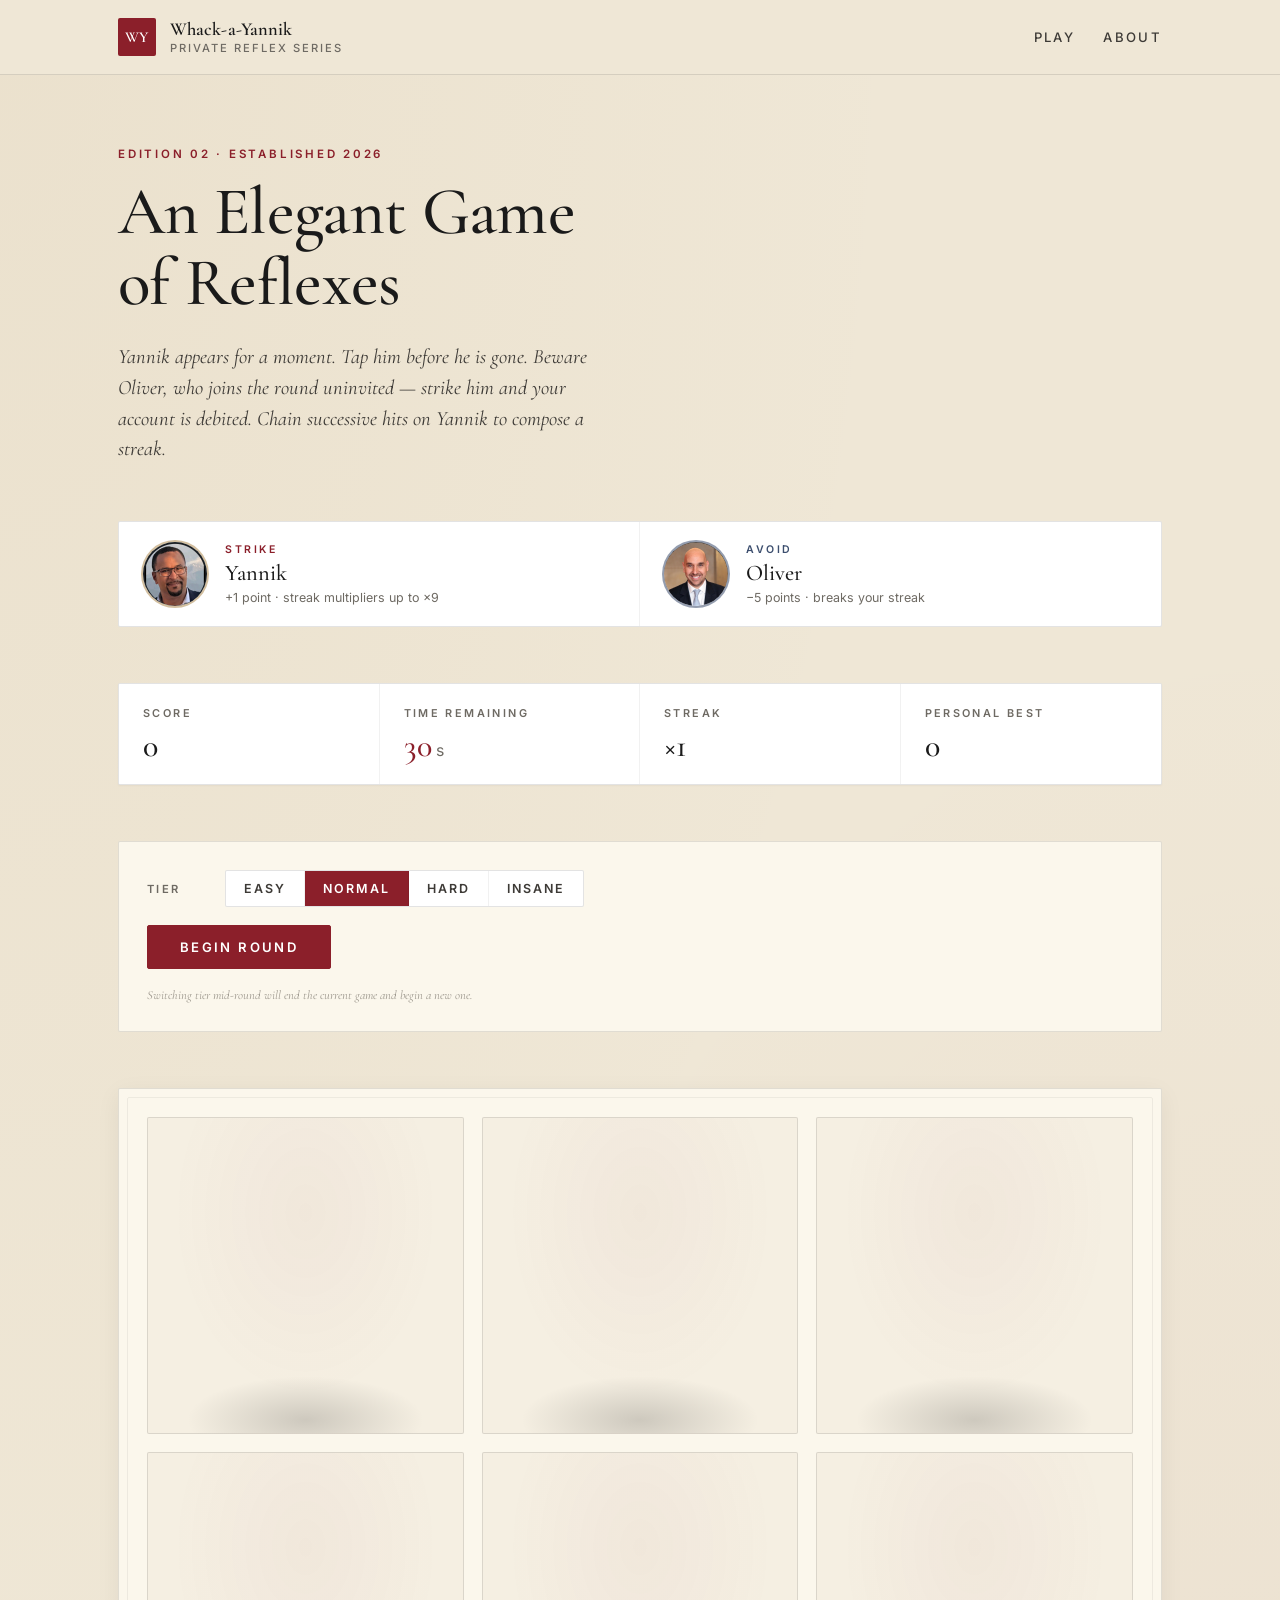
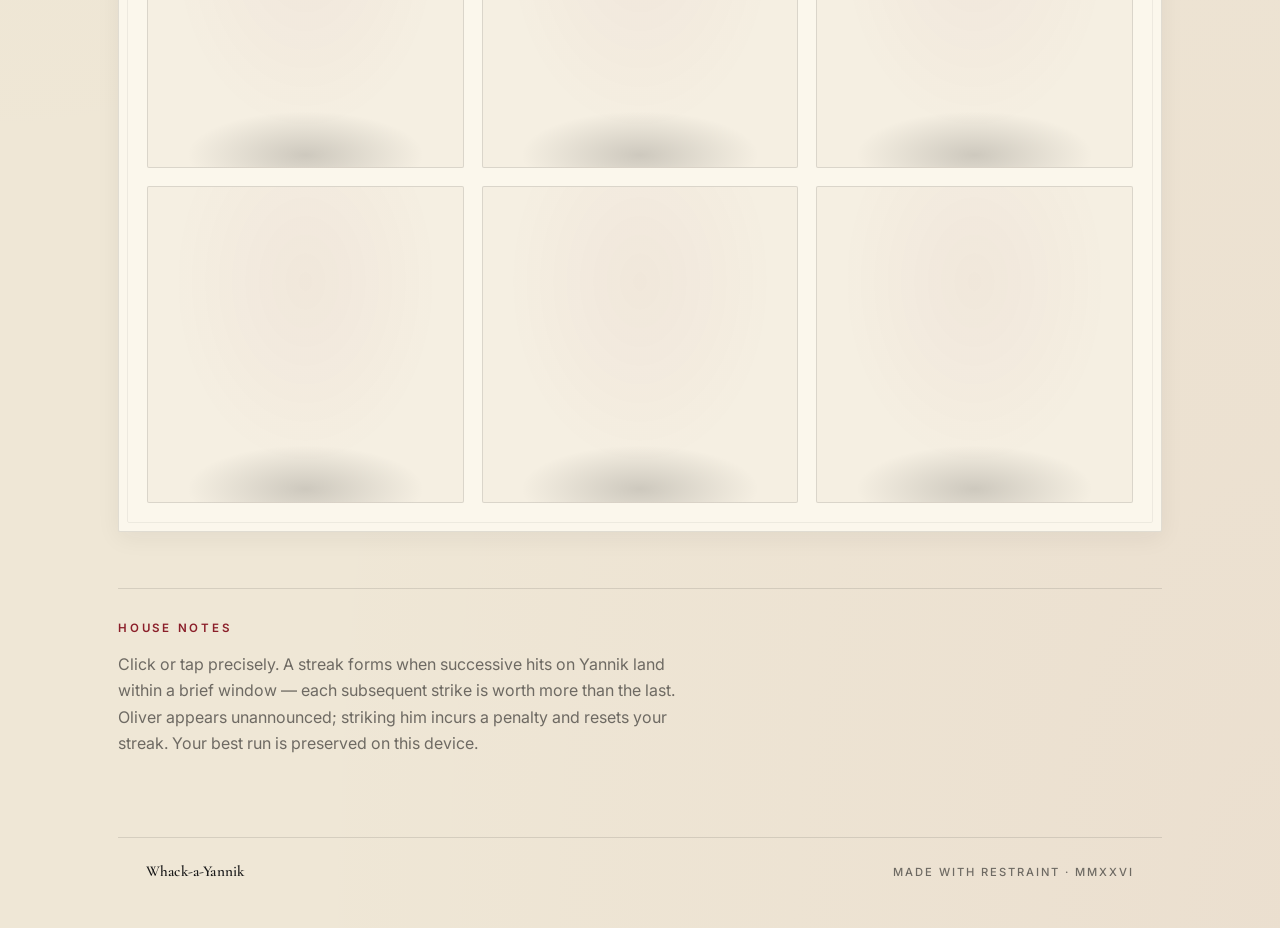
==== commit 2476633d: "Add Oliver as penalty character, J. Safra Sarasin redesign, auto-restart Visuals: - Cream-paper / bu" ====
--- a/index.html
+++ b/index.html
@@ -3,26 +3,25 @@
 <head>
   <meta charset="UTF-8" />
   <meta name="viewport" content="width=device-width, initial-scale=1.0, viewport-fit=cover" />
-  <meta name="theme-color" content="#0b0b1f" />
-  <title>Whack-a-Yannik</title>
-  <meta name="description" content="Tap fast. Score high. A neon arcade twist on whack-a-mole." />
+  <meta name="theme-color" content="#f0e8d8" />
+  <title>Whack-a-Yannik — A Game of Reflexes</title>
+  <meta name="description" content="An elegant game of reflexes. Tap Yannik when he appears. Compose a streak." />
 
-  <!-- Open Graph / WhatsApp / Facebook -->
+  <!-- Open Graph -->
   <meta property="og:type" content="website" />
   <meta property="og:title" content="Whack-a-Yannik" />
-  <meta property="og:description" content="Tap fast. Score high. A neon arcade twist on whack-a-mole." />
+  <meta property="og:description" content="An elegant game of reflexes. Tap Yannik when he appears." />
   <meta property="og:image" content="https://whack-a-yannik.vercel.app/thumbnail.png" />
   <meta property="og:image:secure_url" content="https://whack-a-yannik.vercel.app/thumbnail.png" />
   <meta property="og:image:type" content="image/png" />
   <meta property="og:image:width" content="1200" />
   <meta property="og:image:height" content="630" />
-  <meta property="og:image:alt" content="Whack-a-Yannik game preview" />
+  <meta property="og:image:alt" content="Whack-a-Yannik" />
   <meta property="og:url" content="https://whack-a-yannik.vercel.app/" />
 
-  <!-- Twitter -->
   <meta name="twitter:card" content="summary_large_image" />
   <meta name="twitter:title" content="Whack-a-Yannik" />
-  <meta name="twitter:description" content="Tap fast. Score high. A neon arcade twist on whack-a-mole." />
+  <meta name="twitter:description" content="An elegant game of reflexes." />
   <meta name="twitter:image" content="https://whack-a-yannik.vercel.app/thumbnail.png" />
 
   <link rel="icon" type="image/png" href="/thumbnail.png" />
@@ -30,86 +29,137 @@
 
   <link rel="preconnect" href="https://fonts.googleapis.com" />
   <link rel="preconnect" href="https://fonts.gstatic.com" crossorigin />
-  <link href="https://fonts.googleapis.com/css2?family=Space+Grotesk:wght@400;500;600;700&family=Space+Mono:wght@700&display=swap" rel="stylesheet" />
+  <link href="https://fonts.googleapis.com/css2?family=Cormorant+Garamond:wght@400;500;600;700&family=Inter:wght@300;400;500;600;700&display=swap" rel="stylesheet" />
 
   <link rel="stylesheet" href="style.css" />
 </head>
 <body>
-  <div class="bg-grid" aria-hidden="true"></div>
-  <div class="bg-orbs" aria-hidden="true">
-    <span class="orb orb-1"></span>
-    <span class="orb orb-2"></span>
-    <span class="orb orb-3"></span>
-  </div>
+  <header class="topbar">
+    <div class="topbar-inner">
+      <a class="brand" href="/" aria-label="Whack-a-Yannik">
+        <span class="mark" aria-hidden="true">WY</span>
+        <span class="wordmark">
+          <span class="wordmark-name">Whack-a-Yannik</span>
+          <span class="wordmark-sub">Private Reflex Series</span>
+        </span>
+      </a>
+      <nav class="topnav" aria-label="Primary">
+        <a href="#play">Play</a>
+        <a href="#about">About</a>
+      </nav>
+    </div>
+  </header>
 
-  <main class="app">
-    <header class="brand">
-      <div class="logo">
-        <span class="logo-mark">W·Y</span>
+  <main class="page">
+    <section class="hero">
+      <p class="eyebrow">Edition 02 · Established 2026</p>
+      <h1 class="display">An Elegant Game<br/>of Reflexes</h1>
+      <p class="lede">Yannik appears for a moment. Tap him before he is gone. Beware Oliver, who joins the round uninvited — strike him and your account is debited. Chain successive hits on Yannik to compose a streak.</p>
+    </section>
+
+    <section class="cast" aria-label="Cast of characters">
+      <article class="cast-card cast-good">
+        <img src="yannik-smile.png" alt="Yannik" class="cast-portrait" />
+        <div class="cast-text">
+          <span class="eyebrow">Strike</span>
+          <h3 class="cast-name">Yannik</h3>
+          <p class="cast-meta">+1 point · streak multipliers up to ×9</p>
+        </div>
+      </article>
+      <article class="cast-card cast-bad">
+        <img src="oliver-smile.png" alt="Oliver" class="cast-portrait" />
+        <div class="cast-text">
+          <span class="eyebrow">Avoid</span>
+          <h3 class="cast-name">Oliver</h3>
+          <p class="cast-meta">−5 points · breaks your streak</p>
+        </div>
+      </article>
+    </section>
+
+    <section class="dashboard" aria-label="Performance">
+      <div class="metric">
+        <span class="metric-label">Score</span>
+        <span id="score" class="metric-value">0</span>
       </div>
-      <div class="title-block">
-        <h1>Whack<span class="dash">·</span>a<span class="dash">·</span>Yannik</h1>
-        <p class="tagline">Tap fast. Score high.</p>
+      <div class="metric metric-time">
+        <span class="metric-label">Time Remaining</span>
+        <span class="metric-value">
+          <span id="time" class="num">30</span><span class="unit">s</span>
+        </span>
       </div>
-    </header>
-
-    <section class="hud" aria-label="Game stats">
-      <div class="stat-card">
-        <span class="stat-label">Score</span>
-        <span id="score" class="stat-value">0</span>
+      <div class="metric">
+        <span class="metric-label">Streak</span>
+        <span id="combo" class="metric-value">×1</span>
       </div>
-      <div class="stat-card accent">
-        <span class="stat-label">Time</span>
-        <span id="time" class="stat-value mono">30</span>
-        <span class="stat-suffix">s</span>
-      </div>
-      <div class="stat-card">
-        <span class="stat-label">Combo</span>
-        <span id="combo" class="stat-value">×1</span>
-      </div>
-      <div class="stat-card">
-        <span class="stat-label">Best</span>
-        <span id="best" class="stat-value">0</span>
+      <div class="metric">
+        <span class="metric-label">Personal Best</span>
+        <span id="best" class="metric-value">0</span>
       </div>
     </section>
 
-    <section class="controls" aria-label="Controls">
-      <div class="seg" role="radiogroup" aria-label="Difficulty">
-        <button class="seg-btn" data-diff="easy" role="radio" aria-checked="false">Easy</button>
-        <button class="seg-btn active" data-diff="normal" role="radio" aria-checked="true">Normal</button>
-        <button class="seg-btn" data-diff="hard" role="radio" aria-checked="false">Hard</button>
-        <button class="seg-btn" data-diff="insane" role="radio" aria-checked="false">Insane</button>
+    <section class="controls" id="play">
+      <div class="control-row">
+        <span class="control-label">Tier</span>
+        <div class="seg" role="radiogroup" aria-label="Difficulty">
+          <button class="seg-btn" data-diff="easy" role="radio" aria-checked="false">Easy</button>
+          <button class="seg-btn active" data-diff="normal" role="radio" aria-checked="true">Normal</button>
+          <button class="seg-btn" data-diff="hard" role="radio" aria-checked="false">Hard</button>
+          <button class="seg-btn" data-diff="insane" role="radio" aria-checked="false">Insane</button>
+        </div>
       </div>
-      <button id="startBtn" class="btn-primary">
-        <span class="btn-label">Start Game</span>
-        <span class="btn-glow" aria-hidden="true"></span>
-      </button>
+      <div class="control-row">
+        <button id="startBtn" class="btn-primary">
+          <span class="btn-label">Begin Round</span>
+        </button>
+        <button id="quitBtn" class="btn-ghost hidden">Surrender Round</button>
+      </div>
+      <p class="control-note" id="midGameNote">Switching tier mid-round will end the current game and begin a new one.</p>
     </section>
 
     <section class="board" id="board" aria-label="Game board"></section>
 
-    <p class="hint">Click or tap Yannik when he pops up. Chain hits for combo bonuses.</p>
+    <section class="about" id="about">
+      <p class="eyebrow">House Notes</p>
+      <p class="lede small">Click or tap precisely. A streak forms when successive hits on Yannik land within a brief window — each subsequent strike is worth more than the last. Oliver appears unannounced; striking him incurs a penalty and resets your streak. Your best run is preserved on this device.</p>
+    </section>
+
+    <footer class="footer">
+      <div class="footer-inner">
+        <span class="footer-brand">Whack-a-Yannik</span>
+        <span class="footer-meta">Made with restraint · MMXXVI</span>
+      </div>
+    </footer>
   </main>
 
   <div id="overlay" class="overlay hidden" role="dialog" aria-modal="true" aria-labelledby="overlayTitle">
     <div class="overlay-card">
-      <div class="overlay-glow" aria-hidden="true"></div>
-      <h2 id="overlayTitle">Game Over</h2>
-      <p id="overlayMessage">Nice whacking!</p>
+      <p class="eyebrow">Round Concluded</p>
+      <h2 id="overlayTitle" class="display small">Game Over</h2>
+      <p id="overlayMessage" class="lede small">A composed performance.</p>
+
       <div class="overlay-stats">
-        <div>
-          <span class="overlay-label">Final score</span>
+        <div class="overlay-stat">
+          <span class="metric-label">Final Score</span>
           <span id="finalScore" class="overlay-num">0</span>
         </div>
-        <div>
-          <span class="overlay-label">Best</span>
+        <div class="overlay-divider" aria-hidden="true"></div>
+        <div class="overlay-stat">
+          <span class="metric-label">Personal Best</span>
           <span id="finalBest" class="overlay-num">0</span>
         </div>
       </div>
-      <button id="playAgainBtn" class="btn-primary">
-        <span class="btn-label">Play Again</span>
-        <span class="btn-glow" aria-hidden="true"></span>
-      </button>
+
+      <div class="overlay-countdown">
+        <span class="countdown-label">Next round commences in</span>
+        <span id="countdown" class="countdown-num">5</span>
+      </div>
+
+      <div class="overlay-actions">
+        <button id="playAgainBtn" class="btn-primary">
+          <span class="btn-label">Begin Now</span>
+        </button>
+        <button id="cancelAutoBtn" class="btn-ghost">Hold</button>
+      </div>
     </div>
   </div>
 
--- a/style.css
+++ b/style.css
@@ -1,21 +1,24 @@
 :root {
-  --bg-0: #07071a;
-  --bg-1: #0e0a2a;
-  --bg-2: #1a0b3d;
-  --ink: #f4f3ff;
-  --ink-dim: #b8b4d6;
-  --ink-mute: #8c87ad;
-  --pink: #ec4899;
-  --violet: #a855f7;
-  --cyan: #38bdf8;
-  --lime: #a3e635;
-  --glass: rgba(255, 255, 255, 0.06);
-  --glass-strong: rgba(255, 255, 255, 0.10);
-  --glass-border: rgba(255, 255, 255, 0.12);
-  --shadow-deep: 0 30px 60px rgba(0, 0, 0, 0.45);
-  --radius-lg: 24px;
-  --radius-md: 16px;
-  --radius-sm: 10px;
+  --paper: #efe7d6;
+  --paper-2: #f5efe2;
+  --card: #fbf7ec;
+  --card-2: #ffffff;
+  --ink: #1a1a1a;
+  --ink-2: #3d3a36;
+  --ink-3: #6e6a63;
+  --ink-mute: #9c978d;
+  --burgundy: #8b1f2a;
+  --burgundy-dark: #6a1820;
+  --burgundy-soft: rgba(139, 31, 42, 0.08);
+  --gold: #a88040;
+  --hairline: rgba(26, 26, 26, 0.12);
+  --hairline-soft: rgba(26, 26, 26, 0.06);
+  --shadow-sm: 0 1px 2px rgba(26, 26, 26, 0.04);
+  --shadow-md: 0 6px 24px rgba(26, 26, 26, 0.06);
+  --shadow-lg: 0 24px 60px rgba(26, 26, 26, 0.10);
+
+  --serif: 'Cormorant Garamond', 'Times New Roman', Georgia, serif;
+  --sans: 'Inter', system-ui, -apple-system, 'Helvetica Neue', sans-serif;
 }
 
 * { box-sizing: border-box; }
@@ -24,350 +27,355 @@
   margin: 0;
   padding: 0;
   min-height: 100%;
-  font-family: 'Space Grotesk', system-ui, -apple-system, sans-serif;
+  font-family: var(--sans);
+  font-weight: 400;
   color: var(--ink);
-  background: var(--bg-0);
-  overflow-x: hidden;
+  background: var(--paper);
   -webkit-font-smoothing: antialiased;
+  -moz-osx-font-smoothing: grayscale;
 }
 
 body {
   background:
-    radial-gradient(ellipse at 20% 0%, rgba(168, 85, 247, 0.35) 0%, transparent 55%),
-    radial-gradient(ellipse at 100% 30%, rgba(56, 189, 248, 0.25) 0%, transparent 55%),
-    radial-gradient(ellipse at 50% 100%, rgba(236, 72, 153, 0.30) 0%, transparent 55%),
-    linear-gradient(180deg, var(--bg-1) 0%, var(--bg-0) 100%);
+    radial-gradient(ellipse at 0% 0%, rgba(168, 128, 64, 0.06) 0%, transparent 50%),
+    radial-gradient(ellipse at 100% 100%, rgba(139, 31, 42, 0.04) 0%, transparent 55%),
+    var(--paper);
   min-height: 100vh;
   min-height: 100dvh;
 }
 
-.bg-grid {
-  position: fixed;
-  inset: 0;
-  background-image:
-    linear-gradient(rgba(255, 255, 255, 0.04) 1px, transparent 1px),
-    linear-gradient(90deg, rgba(255, 255, 255, 0.04) 1px, transparent 1px);
-  background-size: 60px 60px;
-  mask-image: radial-gradient(ellipse at center, black 30%, transparent 75%);
-  -webkit-mask-image: radial-gradient(ellipse at center, black 30%, transparent 75%);
-  pointer-events: none;
-  z-index: 0;
-}
-
-.bg-orbs {
-  position: fixed;
-  inset: 0;
-  pointer-events: none;
-  z-index: 0;
-  overflow: hidden;
-}
-.orb {
-  position: absolute;
-  border-radius: 50%;
-  filter: blur(80px);
-  opacity: 0.55;
-}
-.orb-1 { width: 400px; height: 400px; background: var(--pink); top: -120px; left: -120px; animation: float 14s ease-in-out infinite; }
-.orb-2 { width: 360px; height: 360px; background: var(--cyan); top: 40%; right: -120px; animation: float 18s ease-in-out -3s infinite; }
-.orb-3 { width: 320px; height: 320px; background: var(--violet); bottom: -100px; left: 30%; animation: float 16s ease-in-out -6s infinite; }
-
-@keyframes float {
-  0%, 100% { transform: translate(0, 0) scale(1); }
-  50% { transform: translate(30px, -40px) scale(1.08); }
-}
-
-.app {
+a { color: inherit; text-decoration: none; }
+button { font-family: inherit; cursor: pointer; }
+
+/* Top bar */
+.topbar {
+  border-bottom: 1px solid var(--hairline);
+  background: var(--paper);
+}
+.topbar-inner {
+  max-width: 1100px;
+  margin: 0 auto;
+  padding: 18px 28px;
+  display: flex;
+  align-items: center;
+  justify-content: space-between;
+}
+.brand {
+  display: flex;
+  align-items: center;
+  gap: 14px;
+}
+.mark {
+  width: 38px;
+  height: 38px;
+  background: var(--burgundy);
+  color: #fff;
+  font-family: var(--serif);
+  font-weight: 600;
+  font-size: 0.95rem;
+  letter-spacing: 0.04em;
+  display: flex;
+  align-items: center;
+  justify-content: center;
+  border-radius: 2px;
+}
+.wordmark {
+  display: flex;
+  flex-direction: column;
+  line-height: 1;
+}
+.wordmark-name {
+  font-family: var(--serif);
+  font-weight: 600;
+  font-size: 1.15rem;
+  letter-spacing: 0.005em;
+  color: var(--ink);
+}
+.wordmark-sub {
+  font-size: 0.7rem;
+  color: var(--ink-3);
+  letter-spacing: 0.18em;
+  text-transform: uppercase;
+  margin-top: 4px;
+  font-weight: 500;
+}
+.topnav {
+  display: flex;
+  gap: 28px;
+  font-size: 0.82rem;
+  letter-spacing: 0.18em;
+  text-transform: uppercase;
+  font-weight: 500;
+  color: var(--ink-2);
+}
+.topnav a {
   position: relative;
-  z-index: 1;
-  max-width: 720px;
-  margin: 0 auto;
-  padding: 28px 16px 48px;
-  display: flex;
-  flex-direction: column;
-  gap: 20px;
-}
-
-/* Brand header */
-.brand {
-  display: flex;
-  align-items: center;
-  gap: 14px;
-}
-
-.logo {
-  width: 52px;
-  height: 52px;
-  border-radius: 14px;
-  background: linear-gradient(135deg, var(--pink), var(--violet));
-  display: flex;
-  align-items: center;
-  justify-content: center;
-  box-shadow: 0 8px 24px rgba(236, 72, 153, 0.4);
-  position: relative;
-}
-.logo::after {
+  padding: 4px 0;
+  transition: color 0.2s;
+}
+.topnav a:hover { color: var(--burgundy); }
+.topnav a::after {
   content: '';
   position: absolute;
-  inset: 1px;
-  border-radius: 13px;
-  background: linear-gradient(135deg, rgba(255, 255, 255, 0.2), transparent 60%);
-  pointer-events: none;
-}
-.logo-mark {
-  font-family: 'Space Mono', monospace;
-  font-weight: 700;
-  font-size: 0.95rem;
-  letter-spacing: 0.5px;
-  color: #fff;
-  position: relative;
-  z-index: 1;
-}
-
-.title-block h1 {
+  left: 0; right: 0; bottom: 0;
+  height: 1px;
+  background: var(--burgundy);
+  transform: scaleX(0);
+  transform-origin: left;
+  transition: transform 0.3s ease;
+}
+.topnav a:hover::after { transform: scaleX(1); }
+
+/* Page */
+.page {
+  max-width: 1100px;
+  margin: 0 auto;
+  padding: 64px 28px 40px;
+  display: flex;
+  flex-direction: column;
+  gap: 56px;
+}
+
+/* Type */
+.eyebrow {
+  font-size: 0.72rem;
+  letter-spacing: 0.24em;
+  text-transform: uppercase;
+  color: var(--burgundy);
+  font-weight: 600;
+  margin: 0 0 16px;
+}
+.display {
+  font-family: var(--serif);
+  font-weight: 500;
+  font-size: clamp(2.4rem, 5.5vw, 4.2rem);
+  line-height: 1.05;
+  letter-spacing: -0.01em;
+  color: var(--ink);
+  margin: 0 0 24px;
+}
+.display.small {
+  font-size: clamp(1.8rem, 3.5vw, 2.4rem);
+  margin: 0 0 12px;
+}
+.lede {
+  font-family: var(--serif);
+  font-size: clamp(1.1rem, 1.6vw, 1.35rem);
+  line-height: 1.5;
+  color: var(--ink-2);
+  font-weight: 400;
+  max-width: 56ch;
   margin: 0;
-  font-size: 1.85rem;
-  font-weight: 700;
-  letter-spacing: -0.02em;
-  background: linear-gradient(90deg, #fff 0%, #c5b8ff 50%, #ffb8e0 100%);
-  -webkit-background-clip: text;
-  background-clip: text;
-  -webkit-text-fill-color: transparent;
-  line-height: 1;
-}
-
-.title-block h1 .dash {
-  color: var(--pink);
-  -webkit-text-fill-color: var(--pink);
-  margin: 0 2px;
-}
-
-.tagline {
-  margin: 4px 0 0;
-  color: var(--ink-mute);
-  font-size: 0.85rem;
-  letter-spacing: 0.02em;
-}
-
-/* HUD stats */
-.hud {
+  font-style: italic;
+}
+.lede.small {
+  font-size: 1rem;
+  font-style: normal;
+  font-family: var(--sans);
+  color: var(--ink-3);
+  line-height: 1.65;
+}
+
+/* Hero */
+.hero { padding-top: 8px; }
+
+/* Dashboard */
+.dashboard {
   display: grid;
   grid-template-columns: repeat(4, 1fr);
+  background: var(--card-2);
+  border: 1px solid var(--hairline);
+  border-radius: 2px;
+  overflow: hidden;
+  box-shadow: var(--shadow-sm);
+}
+.metric {
+  padding: 22px 24px;
+  display: flex;
+  flex-direction: column;
   gap: 10px;
-}
-
-.stat-card {
+  border-right: 1px solid var(--hairline-soft);
   position: relative;
-  background: var(--glass);
-  backdrop-filter: blur(20px) saturate(150%);
-  -webkit-backdrop-filter: blur(20px) saturate(150%);
-  border: 1px solid var(--glass-border);
-  border-radius: var(--radius-md);
-  padding: 12px 14px;
-  display: flex;
-  flex-direction: column;
-  align-items: flex-start;
-  overflow: hidden;
-}
-
-.stat-card::before {
-  content: '';
-  position: absolute;
-  inset: 0;
-  background: linear-gradient(135deg, rgba(255, 255, 255, 0.08), transparent 50%);
-  pointer-events: none;
-}
-
-.stat-card.accent {
-  background: linear-gradient(135deg, rgba(236, 72, 153, 0.20), rgba(168, 85, 247, 0.15));
-  border-color: rgba(236, 72, 153, 0.35);
-}
-
-.stat-label {
-  font-size: 0.7rem;
-  text-transform: uppercase;
-  letter-spacing: 0.12em;
-  color: var(--ink-mute);
-  font-weight: 600;
-}
-
-.stat-value {
-  font-size: 1.5rem;
-  font-weight: 700;
+  background: var(--card-2);
+}
+.metric:last-child { border-right: 0; }
+.metric-label {
+  font-size: 0.68rem;
+  letter-spacing: 0.22em;
+  text-transform: uppercase;
+  color: var(--ink-3);
+  font-weight: 600;
+}
+.metric-value {
+  font-family: var(--serif);
+  font-weight: 500;
+  font-size: 2rem;
   color: var(--ink);
-  line-height: 1.2;
+  line-height: 1;
   display: inline-flex;
   align-items: baseline;
-}
-
-.stat-value.mono {
-  font-family: 'Space Mono', monospace;
-  font-weight: 700;
-}
-
-.stat-suffix {
-  font-size: 0.85rem;
-  color: var(--ink-mute);
-  margin-left: 2px;
-  font-weight: 500;
-}
-
-.stat-card.warn .stat-value { color: var(--pink); }
+  gap: 4px;
+}
+.metric-value .unit {
+  font-size: 1rem;
+  color: var(--ink-3);
+  font-family: var(--sans);
+  font-weight: 400;
+}
+.metric-time .metric-value { color: var(--burgundy); }
+.metric.warning .metric-value { color: var(--burgundy); }
 
 /* Controls */
 .controls {
   display: flex;
+  flex-direction: column;
+  gap: 18px;
+  padding: 28px;
+  background: var(--card);
+  border: 1px solid var(--hairline);
+  border-radius: 2px;
+}
+.control-row {
+  display: flex;
+  align-items: center;
+  gap: 18px;
   flex-wrap: wrap;
-  gap: 12px;
-  align-items: center;
-  justify-content: space-between;
-}
-
+}
+.control-label {
+  font-size: 0.7rem;
+  letter-spacing: 0.22em;
+  text-transform: uppercase;
+  font-weight: 600;
+  color: var(--ink-3);
+  min-width: 60px;
+}
 .seg {
   display: inline-flex;
-  background: var(--glass);
-  backdrop-filter: blur(20px);
-  -webkit-backdrop-filter: blur(20px);
-  border: 1px solid var(--glass-border);
-  border-radius: 999px;
-  padding: 4px;
-  gap: 2px;
-}
-
+  border: 1px solid var(--hairline);
+  background: var(--card-2);
+  border-radius: 2px;
+  overflow: hidden;
+}
 .seg-btn {
   border: 0;
   background: transparent;
-  color: var(--ink-dim);
-  padding: 8px 14px;
-  font-size: 0.85rem;
-  font-weight: 600;
-  font-family: inherit;
-  border-radius: 999px;
-  cursor: pointer;
-  transition: color 0.15s, background 0.15s, transform 0.1s;
-  letter-spacing: 0.02em;
-}
-
-.seg-btn:hover {
-  color: var(--ink);
-}
-
+  color: var(--ink-2);
+  padding: 10px 18px;
+  font-size: 0.78rem;
+  letter-spacing: 0.16em;
+  text-transform: uppercase;
+  font-weight: 600;
+  border-right: 1px solid var(--hairline-soft);
+  transition: background 0.2s, color 0.2s;
+}
+.seg-btn:last-child { border-right: 0; }
+.seg-btn:hover { background: var(--burgundy-soft); color: var(--burgundy); }
 .seg-btn.active {
-  background: linear-gradient(135deg, var(--pink), var(--violet));
+  background: var(--burgundy);
   color: #fff;
-  box-shadow: 0 4px 14px rgba(236, 72, 153, 0.4);
-}
-
-.seg-btn:disabled {
-  opacity: 0.4;
+}
+.seg-btn:disabled { opacity: 0.5; cursor: not-allowed; }
+
+.btn-primary {
+  display: inline-flex;
+  align-items: center;
+  justify-content: center;
+  border: 1px solid var(--burgundy);
+  background: var(--burgundy);
+  color: #fff;
+  padding: 13px 32px;
+  font-family: var(--sans);
+  font-size: 0.82rem;
+  letter-spacing: 0.18em;
+  text-transform: uppercase;
+  font-weight: 600;
+  border-radius: 2px;
+  transition: background 0.2s, color 0.2s, transform 0.1s;
+}
+.btn-primary:hover {
+  background: var(--burgundy-dark);
+  border-color: var(--burgundy-dark);
+}
+.btn-primary:active { transform: translateY(1px); }
+.btn-primary:disabled {
+  opacity: 0.5;
   cursor: not-allowed;
 }
 
-.btn-primary {
-  position: relative;
-  border: 0;
-  padding: 12px 26px;
-  border-radius: 14px;
-  background: linear-gradient(135deg, var(--pink) 0%, var(--violet) 100%);
-  color: #fff;
-  font-family: inherit;
-  font-size: 0.95rem;
-  font-weight: 700;
-  letter-spacing: 0.02em;
-  cursor: pointer;
-  overflow: hidden;
-  box-shadow:
-    0 10px 30px rgba(236, 72, 153, 0.35),
-    inset 0 1px 0 rgba(255, 255, 255, 0.25);
-  transition: transform 0.1s ease, box-shadow 0.2s ease, filter 0.2s ease;
-}
-
-.btn-primary:hover {
-  filter: brightness(1.1);
-  transform: translateY(-1px);
-  box-shadow:
-    0 14px 34px rgba(236, 72, 153, 0.5),
-    inset 0 1px 0 rgba(255, 255, 255, 0.3);
-}
-
-.btn-primary:active {
-  transform: translateY(1px);
-}
-
-.btn-primary:disabled {
-  opacity: 0.6;
-  cursor: not-allowed;
-  transform: none;
-}
-
-.btn-label {
-  position: relative;
-  z-index: 1;
-}
-
-.btn-glow {
-  position: absolute;
-  inset: 0;
-  background: linear-gradient(120deg, transparent 30%, rgba(255, 255, 255, 0.3) 50%, transparent 70%);
-  transform: translateX(-100%);
-  transition: transform 0.6s ease;
-}
-
-.btn-primary:hover .btn-glow {
-  transform: translateX(100%);
+.btn-ghost {
+  display: inline-flex;
+  align-items: center;
+  justify-content: center;
+  border: 1px solid var(--hairline);
+  background: transparent;
+  color: var(--ink-2);
+  padding: 13px 28px;
+  font-size: 0.82rem;
+  letter-spacing: 0.18em;
+  text-transform: uppercase;
+  font-weight: 600;
+  border-radius: 2px;
+  transition: background 0.2s, color 0.2s, border-color 0.2s;
+}
+.btn-ghost:hover {
+  border-color: var(--burgundy);
+  color: var(--burgundy);
+}
+.btn-ghost.hidden { display: none; }
+
+.control-note {
+  margin: 0;
+  font-size: 0.78rem;
+  color: var(--ink-mute);
+  font-style: italic;
+  font-family: var(--serif);
 }
 
 /* Board */
 .board {
   display: grid;
   grid-template-columns: repeat(3, 1fr);
-  gap: 14px;
-  padding: 18px;
-  background: var(--glass);
-  backdrop-filter: blur(24px) saturate(160%);
-  -webkit-backdrop-filter: blur(24px) saturate(160%);
-  border: 1px solid var(--glass-border);
-  border-radius: var(--radius-lg);
+  gap: 18px;
+  padding: 28px;
+  background: var(--card);
+  border: 1px solid var(--hairline);
+  border-radius: 2px;
   aspect-ratio: 1 / 1;
-  box-shadow: var(--shadow-deep);
   position: relative;
-}
-
+  box-shadow: var(--shadow-md);
+}
 .board::before {
   content: '';
   position: absolute;
-  inset: 0;
-  border-radius: var(--radius-lg);
-  background: linear-gradient(135deg, rgba(255, 255, 255, 0.08), transparent 50%);
+  inset: 8px;
+  border: 1px solid var(--hairline-soft);
   pointer-events: none;
+  border-radius: 2px;
 }
 
 .hole {
   position: relative;
-  border-radius: 18px;
   background:
-    radial-gradient(ellipse at 50% 30%, rgba(236, 72, 153, 0.18) 0%, transparent 60%),
-    radial-gradient(ellipse at 50% 100%, rgba(11, 11, 31, 0.95) 0%, rgba(11, 11, 31, 0.6) 60%, transparent 100%),
-    rgba(255, 255, 255, 0.03);
-  border: 1px solid rgba(255, 255, 255, 0.06);
+    radial-gradient(ellipse at 50% 30%, rgba(139, 31, 42, 0.04) 0%, transparent 60%),
+    var(--paper-2);
+  border: 1px solid var(--hairline);
   overflow: hidden;
   cursor: pointer;
   user-select: none;
   -webkit-tap-highlight-color: transparent;
-  transition: border-color 0.2s ease, transform 0.08s ease;
-}
-
-.hole:hover {
-  border-color: rgba(236, 72, 153, 0.3);
-}
+  border-radius: 2px;
+  transition: border-color 0.25s ease, background 0.25s ease;
+}
+.hole:hover { border-color: var(--burgundy); }
 
 .hole::before {
   content: '';
   position: absolute;
   bottom: -10%;
-  left: 10%;
-  right: 10%;
-  height: 36%;
-  background: radial-gradient(ellipse at center, rgba(0, 0, 0, 0.7) 0%, transparent 70%);
+  left: 12%;
+  right: 12%;
+  height: 28%;
+  background: radial-gradient(ellipse at center, rgba(26, 26, 26, 0.18) 0%, transparent 70%);
   border-radius: 50%;
   z-index: 3;
   pointer-events: none;
@@ -376,224 +384,341 @@
 .hole::after {
   content: '';
   position: absolute;
-  inset: auto 5% 0 5%;
-  height: 4px;
-  background: linear-gradient(90deg, transparent, var(--pink), var(--violet), transparent);
+  inset: auto 18% 0 18%;
+  height: 2px;
+  background: var(--burgundy);
   opacity: 0;
-  filter: blur(4px);
   z-index: 4;
   pointer-events: none;
-  transition: opacity 0.2s;
-}
-
-.hole.up::after {
-  opacity: 1;
-}
-
-.mole {
+  transition: opacity 0.25s, background 0.25s;
+}
+.hole.up::after { opacity: 1; }
+.hole.up.oliver-active::after { background: #3c4e6e; }
+
+body.flash.penalty::after {
+  background: radial-gradient(ellipse at center, rgba(60, 78, 110, 0.10) 0%, transparent 65%);
+}
+
+.character {
   position: absolute;
-  left: 14%;
-  right: 14%;
+  left: 16%;
+  right: 16%;
   bottom: -100%;
-  width: 72%;
+  width: 68%;
   aspect-ratio: 1 / 1;
-  background-image: url('mole.png');
-  background-size: cover;
-  background-repeat: no-repeat;
-  background-position: center center;
+  border-radius: 50%;
+  transition: bottom 0.28s cubic-bezier(0.34, 1.4, 0.64, 1);
+  z-index: 2;
+  pointer-events: none;
+}
+
+.character::before {
+  content: '';
+  position: absolute;
+  inset: -6px;
+  border-radius: 50%;
+  background: radial-gradient(circle, rgba(168, 128, 64, 0.18) 0%, transparent 70%);
+  z-index: 0;
+}
+
+.character-img {
+  position: absolute;
+  inset: 0;
+  width: 100%;
+  height: 100%;
+  object-fit: cover;
   border-radius: 50%;
   clip-path: circle(46% at 50% 50%);
   box-shadow:
-    0 0 0 4px rgba(236, 72, 153, 0.3),
-    0 0 30px rgba(236, 72, 153, 0.5),
-    0 8px 18px rgba(0, 0, 0, 0.5);
-  transition: bottom 0.22s cubic-bezier(0.34, 1.56, 0.64, 1);
-  z-index: 2;
-  pointer-events: none;
-}
-
-.mole.fallback {
-  background-image: none;
-  background: radial-gradient(circle at 50% 45%, #f5c896 0%, #d99c66 70%, #a06a3e 100%);
-}
-
-.hole.up .mole { bottom: 8%; }
-
-.hole.whacked .mole {
-  transition: bottom 0.14s ease-in;
+    0 0 0 2px rgba(168, 128, 64, 0.45),
+    0 0 0 6px rgba(168, 128, 64, 0.12),
+    0 10px 24px rgba(26, 26, 26, 0.25);
+  display: block;
+  z-index: 1;
+}
+
+.character[data-kind="oliver"] .character-img {
+  box-shadow:
+    0 0 0 2px rgba(60, 78, 110, 0.55),
+    0 0 0 6px rgba(60, 78, 110, 0.14),
+    0 10px 24px rgba(26, 26, 26, 0.25);
+}
+
+.hole.up .character { bottom: 10%; }
+
+.hole.whacked .character {
+  transition: bottom 0.18s ease-in 0.18s;
   bottom: -100%;
-  animation: hit 0.3s ease-out;
+}
+
+.hole.whacked .character-img {
+  animation: hit 0.36s ease-out;
+}
+
+.hole.penalty .character-img {
+  animation: hit-bad 0.36s ease-out;
 }
 
 @keyframes hit {
-  0% { transform: scale(1) rotate(0); }
-  30% { transform: scale(1.15) rotate(-10deg); }
-  100% { transform: scale(0.85) rotate(0); }
+  0%   { transform: scale(1) rotate(0); }
+  35%  { transform: scale(1.10) rotate(-6deg); }
+  100% { transform: scale(0.92) rotate(0); }
+}
+
+@keyframes hit-bad {
+  0%   { transform: translateX(0) rotate(0); }
+  20%  { transform: translateX(-6px) rotate(-3deg); }
+  50%  { transform: translateX(6px) rotate(3deg); }
+  80%  { transform: translateX(-3px) rotate(-1deg); }
+  100% { transform: translateX(0) rotate(0); }
+}
+
+.score-popup.penalty {
+  color: var(--ink-2);
+  font-style: italic;
 }
 
 .score-popup {
   position: absolute;
-  top: 18%;
+  top: 22%;
   left: 50%;
   transform: translateX(-50%);
-  font-family: 'Space Mono', monospace;
-  font-size: 1.8rem;
-  font-weight: 700;
-  color: #fff;
-  text-shadow:
-    0 0 8px rgba(236, 72, 153, 0.9),
-    0 0 16px rgba(236, 72, 153, 0.6),
-    0 2px 4px rgba(0, 0, 0, 0.5);
+  font-family: var(--serif);
+  font-size: 1.6rem;
+  font-weight: 600;
+  color: var(--burgundy);
   pointer-events: none;
   z-index: 5;
-  animation: floatUp 0.8s ease-out forwards;
+  animation: floatUp 0.85s ease-out forwards;
   white-space: nowrap;
+  text-shadow: 0 1px 2px rgba(255, 255, 255, 0.6);
 }
 
 @keyframes floatUp {
-  0% { opacity: 0; transform: translate(-50%, 10px) scale(0.6); }
-  20% { opacity: 1; transform: translate(-50%, -10px) scale(1.15); }
-  100% { opacity: 0; transform: translate(-50%, -55px) scale(1); }
-}
-
-/* Hint */
-.hint {
-  text-align: center;
-  font-size: 0.85rem;
-  color: var(--ink-mute);
+  0% { opacity: 0; transform: translate(-50%, 8px) scale(0.7); }
+  20% { opacity: 1; transform: translate(-50%, -6px) scale(1.05); }
+  100% { opacity: 0; transform: translate(-50%, -50px) scale(1); }
+}
+
+/* Cast */
+.cast {
+  display: grid;
+  grid-template-columns: 1fr 1fr;
+  gap: 0;
+  background: var(--card-2);
+  border: 1px solid var(--hairline);
+  border-radius: 2px;
+  overflow: hidden;
+}
+.cast-card {
+  display: flex;
+  align-items: center;
+  gap: 18px;
+  padding: 20px 24px;
+  border-right: 1px solid var(--hairline-soft);
+}
+.cast-card:last-child { border-right: 0; }
+.cast-portrait {
+  width: 64px;
+  height: 64px;
+  border-radius: 50%;
+  object-fit: cover;
+  flex-shrink: 0;
+}
+.cast-good .cast-portrait {
+  box-shadow: 0 0 0 2px rgba(168, 128, 64, 0.5);
+}
+.cast-bad .cast-portrait {
+  box-shadow: 0 0 0 2px rgba(60, 78, 110, 0.55);
+}
+.cast-text { display: flex; flex-direction: column; gap: 2px; min-width: 0; }
+.cast-text .eyebrow { margin-bottom: 4px; font-size: 0.66rem; }
+.cast-bad .cast-text .eyebrow { color: #3c4e6e; }
+.cast-name {
+  font-family: var(--serif);
+  font-weight: 500;
+  font-size: 1.4rem;
+  color: var(--ink);
+  margin: 0;
+  line-height: 1;
+}
+.cast-meta {
+  font-size: 0.78rem;
+  color: var(--ink-3);
   margin: 4px 0 0;
+}
+
+/* About */
+.about {
+  border-top: 1px solid var(--hairline);
+  padding-top: 32px;
+}
+
+/* Footer */
+.footer {
+  border-top: 1px solid var(--hairline);
+  margin-top: 24px;
+  padding: 24px 0 8px;
+}
+.footer-inner {
+  max-width: 1100px;
+  margin: 0 auto;
+  padding: 0 28px;
+  display: flex;
+  justify-content: space-between;
+  align-items: baseline;
+  font-size: 0.78rem;
+  color: var(--ink-3);
+  letter-spacing: 0.05em;
+}
+.footer-brand {
+  font-family: var(--serif);
+  font-weight: 600;
+  font-size: 0.95rem;
+  color: var(--ink);
+  letter-spacing: 0.01em;
+}
+.footer-meta {
+  letter-spacing: 0.18em;
+  text-transform: uppercase;
+  font-size: 0.7rem;
+  font-weight: 500;
 }
 
 /* Overlay */
 .overlay {
   position: fixed;
   inset: 0;
-  background: rgba(7, 7, 26, 0.7);
-  backdrop-filter: blur(12px);
-  -webkit-backdrop-filter: blur(12px);
+  background: rgba(26, 26, 26, 0.45);
+  backdrop-filter: blur(6px);
+  -webkit-backdrop-filter: blur(6px);
   display: flex;
   align-items: center;
   justify-content: center;
   z-index: 50;
-  padding: 16px;
-}
-
+  padding: 24px;
+}
 .overlay.hidden { display: none; }
 
 .overlay-card {
+  background: var(--card-2);
+  border: 1px solid var(--hairline);
+  padding: 44px 44px 36px;
+  max-width: 480px;
+  width: 100%;
+  box-shadow: var(--shadow-lg);
+  text-align: left;
   position: relative;
-  background: linear-gradient(180deg, rgba(26, 11, 61, 0.95), rgba(14, 10, 42, 0.95));
-  border: 1px solid var(--glass-border);
-  padding: 36px 32px 28px;
-  border-radius: var(--radius-lg);
-  text-align: center;
-  max-width: 380px;
-  width: 100%;
-  box-shadow: var(--shadow-deep);
-  animation: pop 0.35s cubic-bezier(0.34, 1.56, 0.64, 1);
-  overflow: hidden;
-}
-
-.overlay-glow {
-  position: absolute;
-  width: 280px;
-  height: 280px;
-  border-radius: 50%;
-  background: var(--pink);
-  filter: blur(80px);
-  opacity: 0.45;
-  top: -100px;
-  left: 50%;
-  transform: translateX(-50%);
-  pointer-events: none;
-}
-
-@keyframes pop {
-  0% { opacity: 0; transform: scale(0.85) translateY(20px); }
-  100% { opacity: 1; transform: scale(1) translateY(0); }
-}
-
-.overlay-card h2 {
-  position: relative;
-  margin: 0 0 6px;
+  animation: rise 0.4s ease-out;
+}
+
+@keyframes rise {
+  0% { opacity: 0; transform: translateY(20px); }
+  100% { opacity: 1; transform: translateY(0); }
+}
+
+.overlay-card .eyebrow { margin-bottom: 12px; }
+.overlay-card .display.small { margin-bottom: 8px; }
+
+.overlay-stats {
+  display: flex;
+  align-items: stretch;
+  gap: 32px;
+  margin: 28px 0;
+  padding: 20px 0;
+  border-top: 1px solid var(--hairline);
+  border-bottom: 1px solid var(--hairline);
+}
+.overlay-stat {
+  display: flex;
+  flex-direction: column;
+  gap: 8px;
+  flex: 1;
+}
+.overlay-divider {
+  width: 1px;
+  background: var(--hairline);
+}
+.overlay-num {
+  font-family: var(--serif);
+  font-weight: 500;
+  font-size: 2.4rem;
+  color: var(--ink);
+  line-height: 1;
+}
+
+.overlay-countdown {
+  display: flex;
+  align-items: center;
+  justify-content: space-between;
+  margin: 0 0 24px;
+  padding: 14px 16px;
+  background: var(--burgundy-soft);
+  border-left: 2px solid var(--burgundy);
+}
+.countdown-label {
+  font-size: 0.74rem;
+  letter-spacing: 0.18em;
+  text-transform: uppercase;
+  color: var(--burgundy);
+  font-weight: 600;
+}
+.countdown-num {
+  font-family: var(--serif);
+  font-weight: 600;
   font-size: 1.6rem;
-  font-weight: 700;
-  background: linear-gradient(90deg, #fff, #ffb8e0);
-  -webkit-background-clip: text;
-  background-clip: text;
-  -webkit-text-fill-color: transparent;
-}
-
-.overlay-card p {
-  position: relative;
-  color: var(--ink-dim);
-  margin: 0;
-}
-
-.overlay-stats {
-  position: relative;
-  display: flex;
-  justify-content: center;
-  gap: 32px;
-  margin: 24px 0 24px;
-}
-
-.overlay-stats > div {
-  display: flex;
-  flex-direction: column;
-  align-items: center;
-}
-
-.overlay-label {
-  font-size: 0.7rem;
-  text-transform: uppercase;
-  letter-spacing: 0.12em;
-  color: var(--ink-mute);
-  font-weight: 600;
-}
-
-.overlay-num {
-  font-family: 'Space Mono', monospace;
-  font-size: 2.4rem;
-  font-weight: 700;
-  background: linear-gradient(180deg, #fff, #c5b8ff);
-  -webkit-background-clip: text;
-  background-clip: text;
-  -webkit-text-fill-color: transparent;
+  color: var(--burgundy);
   line-height: 1;
-}
-
-.overlay-card .btn-primary {
-  position: relative;
-  width: 100%;
-}
-
-/* Hit flash */
+  min-width: 28px;
+  text-align: right;
+}
+
+.overlay-actions {
+  display: flex;
+  gap: 12px;
+}
+.overlay-actions .btn-primary { flex: 1; }
+.overlay-actions .btn-ghost { flex: 0 0 auto; }
+
+/* Subtle hit signal */
 body.flash::after {
   content: '';
   position: fixed;
   inset: 0;
-  background: radial-gradient(ellipse at center, rgba(236, 72, 153, 0.18) 0%, transparent 60%);
+  background: radial-gradient(ellipse at center, rgba(139, 31, 42, 0.06) 0%, transparent 65%);
   pointer-events: none;
   z-index: 30;
-  animation: flash 0.25s ease-out;
-}
-
+  animation: flash 0.35s ease-out;
+}
 @keyframes flash {
   0% { opacity: 1; }
   100% { opacity: 0; }
 }
 
-@media (max-width: 540px) {
-  .app { padding: 18px 14px 32px; gap: 14px; }
-  .title-block h1 { font-size: 1.45rem; }
-  .logo { width: 44px; height: 44px; }
-  .hud { grid-template-columns: repeat(4, 1fr); gap: 6px; }
-  .stat-card { padding: 8px 10px; }
-  .stat-value { font-size: 1.1rem; }
-  .stat-label { font-size: 0.62rem; }
-  .controls { gap: 8px; }
-  .seg-btn { padding: 7px 10px; font-size: 0.78rem; }
-  .btn-primary { padding: 10px 18px; font-size: 0.9rem; }
-  .board { gap: 10px; padding: 12px; }
-}
+/* Responsive */
+@media (max-width: 760px) {
+  .topbar-inner { padding: 14px 18px; }
+  .topnav { gap: 18px; font-size: 0.72rem; letter-spacing: 0.12em; }
+  .wordmark-sub { display: none; }
+  .page { padding: 36px 18px 24px; gap: 36px; }
+  .dashboard { grid-template-columns: repeat(2, 1fr); }
+  .metric { padding: 16px 18px; border-bottom: 1px solid var(--hairline-soft); }
+  .metric:nth-child(2) { border-right: 0; }
+  .metric:nth-child(3), .metric:nth-child(4) { border-bottom: 0; }
+  .metric-value { font-size: 1.55rem; }
+  .controls { padding: 20px; }
+  .control-row { gap: 12px; }
+  .control-label { min-width: auto; }
+  .seg-btn { padding: 9px 12px; font-size: 0.7rem; letter-spacing: 0.12em; }
+  .btn-primary, .btn-ghost { padding: 11px 22px; font-size: 0.74rem; letter-spacing: 0.14em; }
+  .board { padding: 16px; gap: 12px; }
+  .cast { grid-template-columns: 1fr; }
+  .cast-card { border-right: 0; border-bottom: 1px solid var(--hairline-soft); padding: 16px 20px; }
+  .cast-card:last-child { border-bottom: 0; }
+  .cast-portrait { width: 52px; height: 52px; }
+  .cast-name { font-size: 1.2rem; }
+  .overlay-card { padding: 32px 26px 26px; }
+  .overlay-stats { gap: 18px; margin: 22px 0; }
+  .overlay-num { font-size: 1.9rem; }
+  .footer-inner { flex-direction: column; gap: 8px; padding: 0 18px; }
+}
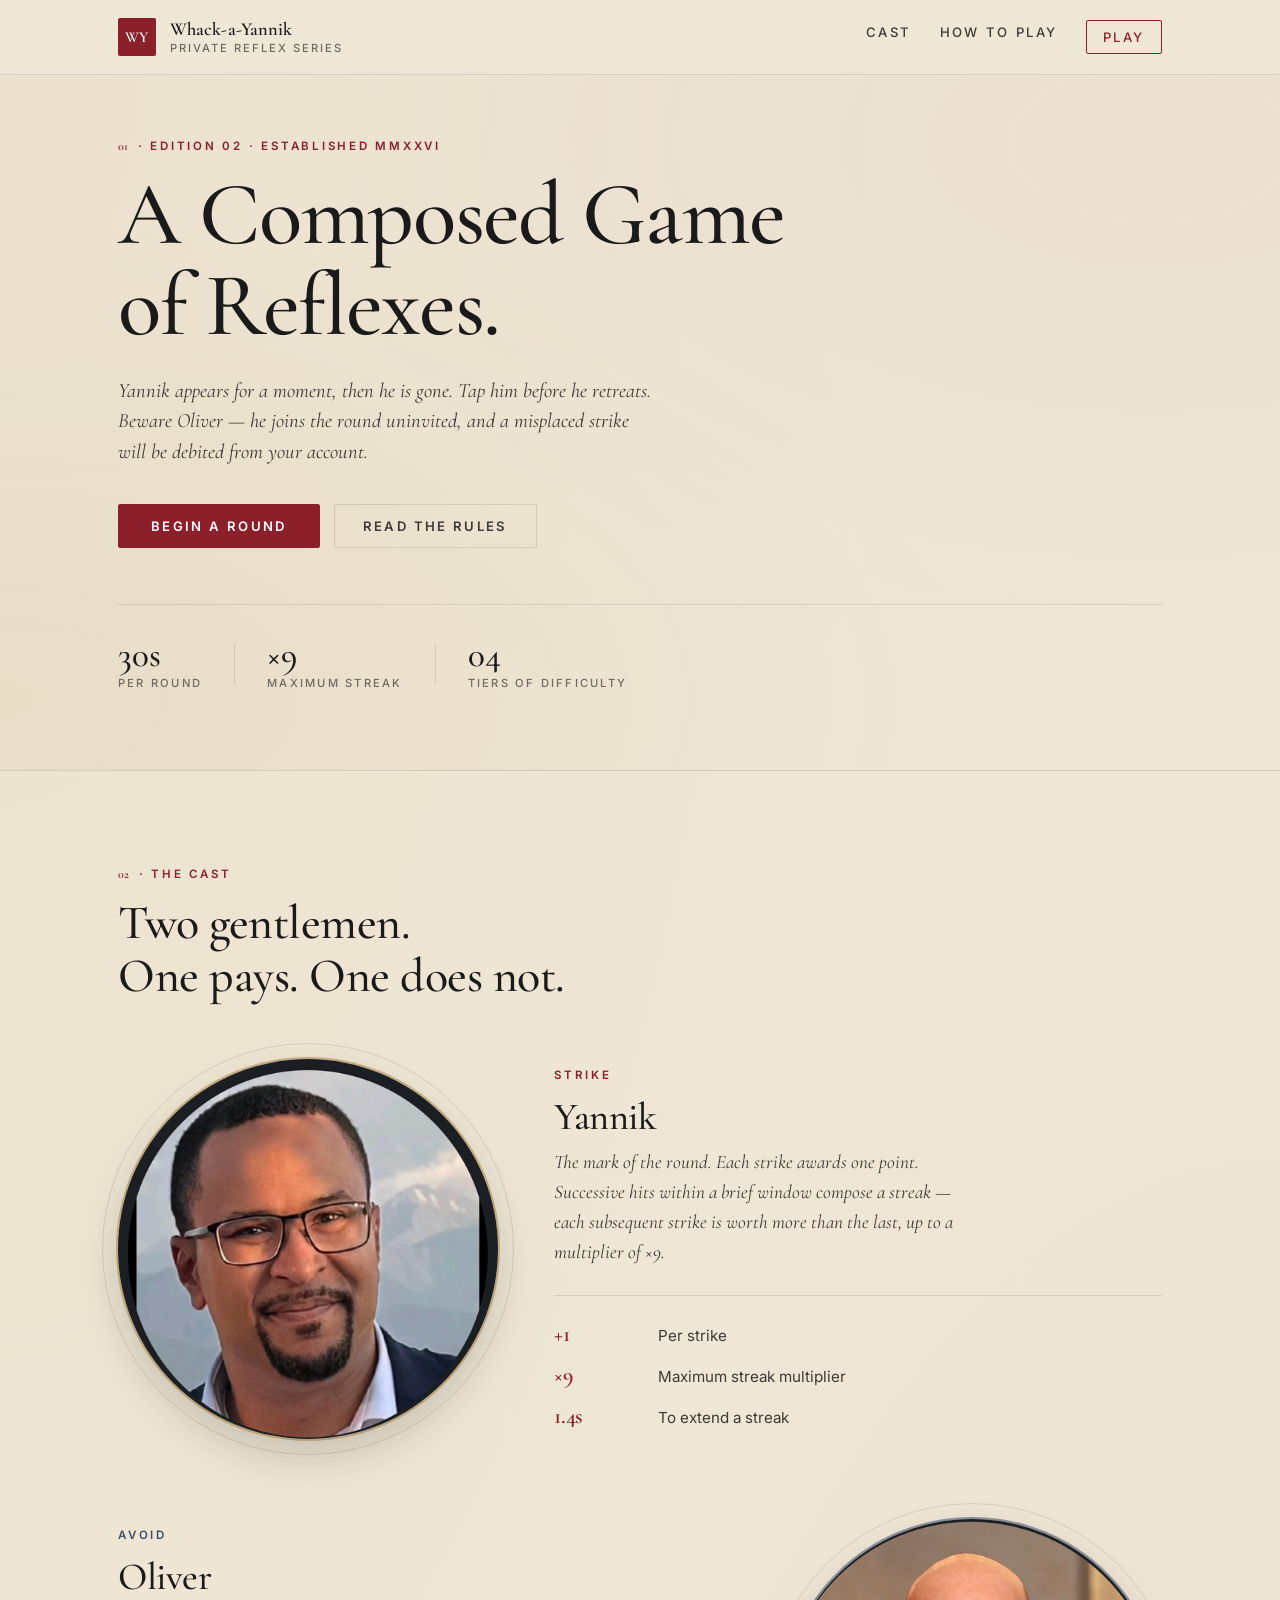
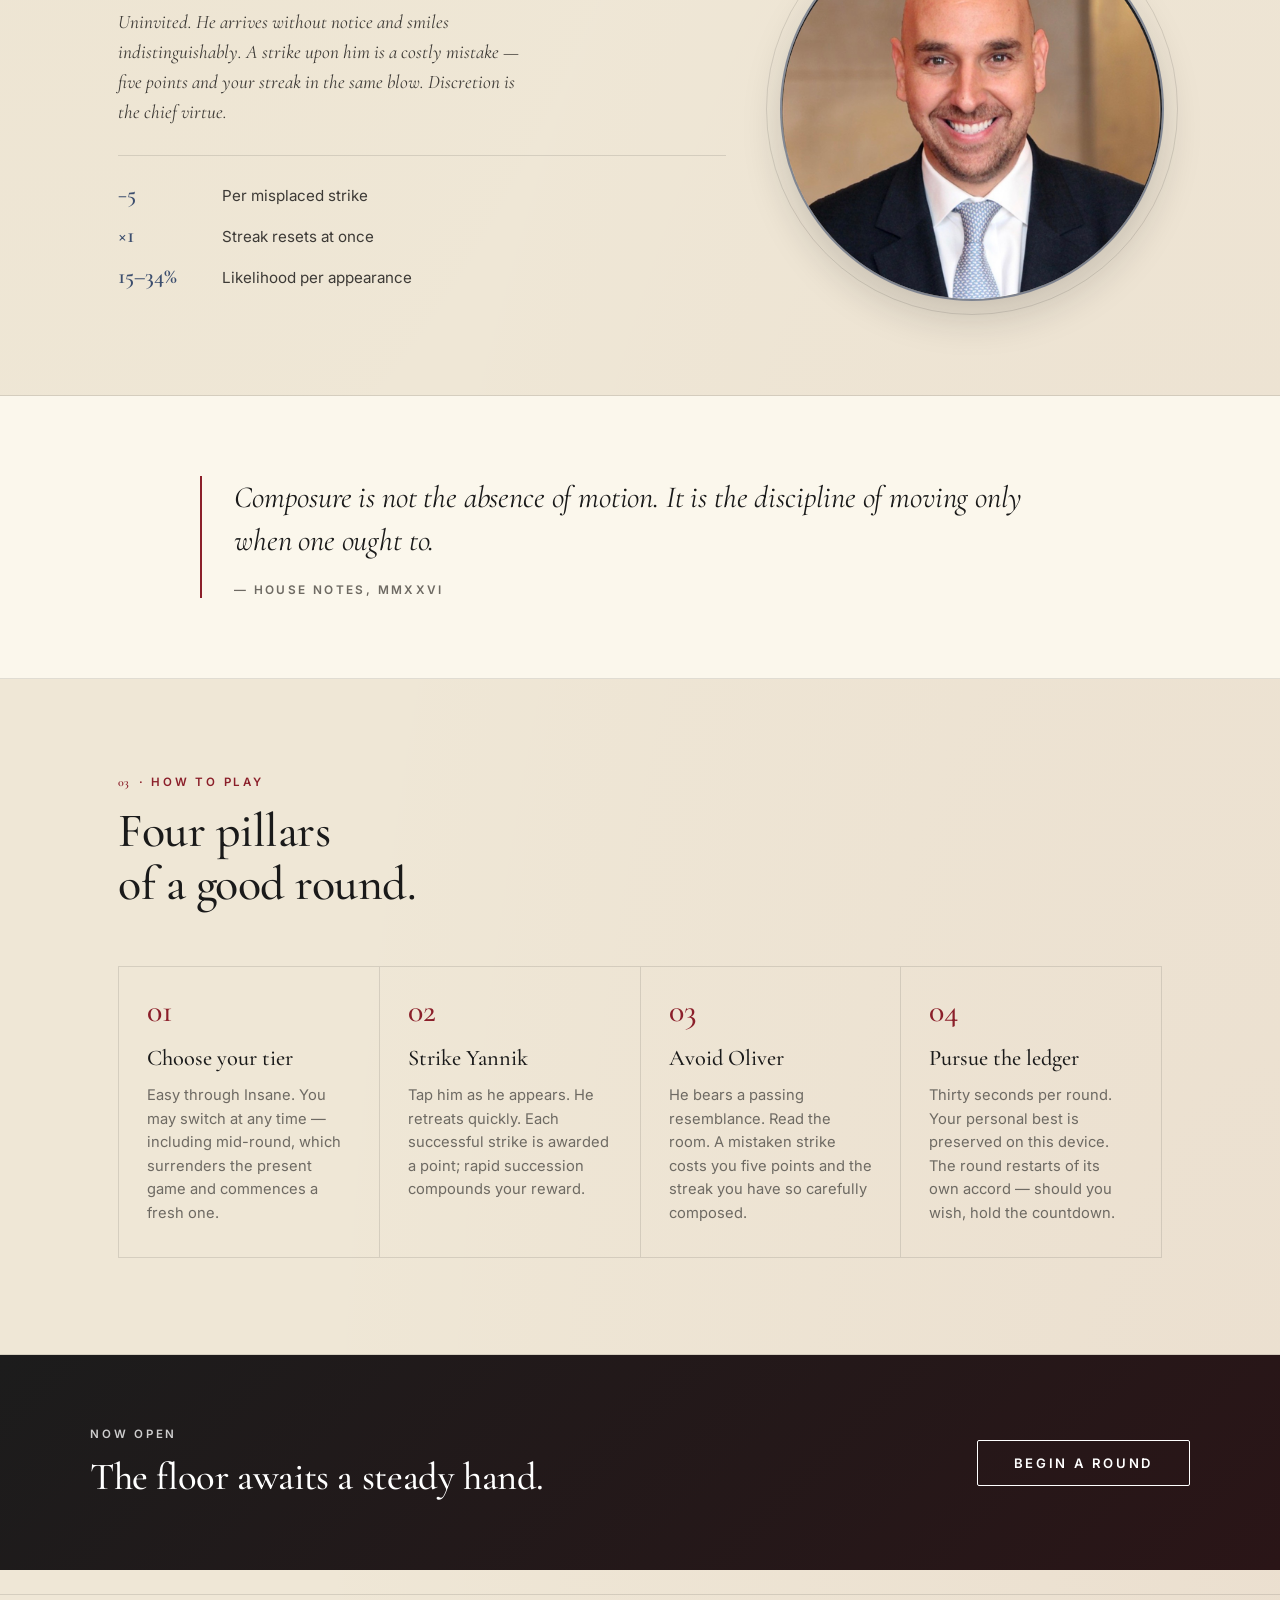
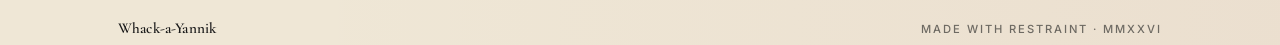
==== commit 7aedc97d: "Split landing + play, fix Oliver reaction visibility Pages: - index.html is now an editorial landing" ====
--- a/index.html
+++ b/index.html
@@ -3,14 +3,13 @@
 <head>
   <meta charset="UTF-8" />
   <meta name="viewport" content="width=device-width, initial-scale=1.0, viewport-fit=cover" />
-  <meta name="theme-color" content="#f0e8d8" />
-  <title>Whack-a-Yannik — A Game of Reflexes</title>
-  <meta name="description" content="An elegant game of reflexes. Tap Yannik when he appears. Compose a streak." />
+  <meta name="theme-color" content="#efe7d6" />
+  <title>Whack-a-Yannik — A Composed Game of Reflexes</title>
+  <meta name="description" content="An elegant browser game of reflexes. Strike Yannik for points. Avoid Oliver. Compose a streak. Established 2026." />
 
-  <!-- Open Graph -->
   <meta property="og:type" content="website" />
   <meta property="og:title" content="Whack-a-Yannik" />
-  <meta property="og:description" content="An elegant game of reflexes. Tap Yannik when he appears." />
+  <meta property="og:description" content="A composed game of reflexes." />
   <meta property="og:image" content="https://whack-a-yannik.vercel.app/thumbnail.png" />
   <meta property="og:image:secure_url" content="https://whack-a-yannik.vercel.app/thumbnail.png" />
   <meta property="og:image:type" content="image/png" />
@@ -18,10 +17,9 @@
   <meta property="og:image:height" content="630" />
   <meta property="og:image:alt" content="Whack-a-Yannik" />
   <meta property="og:url" content="https://whack-a-yannik.vercel.app/" />
-
   <meta name="twitter:card" content="summary_large_image" />
   <meta name="twitter:title" content="Whack-a-Yannik" />
-  <meta name="twitter:description" content="An elegant game of reflexes." />
+  <meta name="twitter:description" content="A composed game of reflexes." />
   <meta name="twitter:image" content="https://whack-a-yannik.vercel.app/thumbnail.png" />
 
   <link rel="icon" type="image/png" href="/thumbnail.png" />
@@ -33,7 +31,7 @@
 
   <link rel="stylesheet" href="style.css" />
 </head>
-<body>
+<body class="landing">
   <header class="topbar">
     <div class="topbar-inner">
       <a class="brand" href="/" aria-label="Whack-a-Yannik">
@@ -44,83 +42,139 @@
         </span>
       </a>
       <nav class="topnav" aria-label="Primary">
-        <a href="#play">Play</a>
-        <a href="#about">About</a>
+        <a href="#cast">Cast</a>
+        <a href="#how">How to Play</a>
+        <a href="/play" class="topnav-cta">Play</a>
       </nav>
     </div>
   </header>
 
-  <main class="page">
-    <section class="hero">
-      <p class="eyebrow">Edition 02 · Established 2026</p>
-      <h1 class="display">An Elegant Game<br/>of Reflexes</h1>
-      <p class="lede">Yannik appears for a moment. Tap him before he is gone. Beware Oliver, who joins the round uninvited — strike him and your account is debited. Chain successive hits on Yannik to compose a streak.</p>
-    </section>
-
-    <section class="cast" aria-label="Cast of characters">
-      <article class="cast-card cast-good">
-        <img src="yannik-smile.png" alt="Yannik" class="cast-portrait" />
-        <div class="cast-text">
-          <span class="eyebrow">Strike</span>
-          <h3 class="cast-name">Yannik</h3>
-          <p class="cast-meta">+1 point · streak multipliers up to ×9</p>
+  <main>
+    <!-- Hero -->
+    <section class="landing-hero">
+      <div class="landing-hero-inner">
+        <p class="eyebrow"><span class="num">01</span> · Edition 02 · Established MMXXVI</p>
+        <h1 class="display xl">A Composed Game<br/>of Reflexes.</h1>
+        <p class="lede">Yannik appears for a moment, then he is gone. Tap him before he retreats. Beware Oliver — he joins the round uninvited, and a misplaced strike will be debited from your account.</p>
+        <div class="hero-actions">
+          <a href="/play" class="btn-primary"><span class="btn-label">Begin a Round</span></a>
+          <a href="#how" class="btn-ghost">Read the Rules</a>
         </div>
-      </article>
-      <article class="cast-card cast-bad">
-        <img src="oliver-smile.png" alt="Oliver" class="cast-portrait" />
-        <div class="cast-text">
-          <span class="eyebrow">Avoid</span>
-          <h3 class="cast-name">Oliver</h3>
-          <p class="cast-meta">−5 points · breaks your streak</p>
+        <div class="hero-meta">
+          <div>
+            <span class="meta-num">30s</span>
+            <span class="meta-label">Per round</span>
+          </div>
+          <div class="hero-divider"></div>
+          <div>
+            <span class="meta-num">×9</span>
+            <span class="meta-label">Maximum streak</span>
+          </div>
+          <div class="hero-divider"></div>
+          <div>
+            <span class="meta-num">04</span>
+            <span class="meta-label">Tiers of difficulty</span>
+          </div>
         </div>
-      </article>
-    </section>
-
-    <section class="dashboard" aria-label="Performance">
-      <div class="metric">
-        <span class="metric-label">Score</span>
-        <span id="score" class="metric-value">0</span>
-      </div>
-      <div class="metric metric-time">
-        <span class="metric-label">Time Remaining</span>
-        <span class="metric-value">
-          <span id="time" class="num">30</span><span class="unit">s</span>
-        </span>
-      </div>
-      <div class="metric">
-        <span class="metric-label">Streak</span>
-        <span id="combo" class="metric-value">×1</span>
-      </div>
-      <div class="metric">
-        <span class="metric-label">Personal Best</span>
-        <span id="best" class="metric-value">0</span>
       </div>
     </section>
 
-    <section class="controls" id="play">
-      <div class="control-row">
-        <span class="control-label">Tier</span>
-        <div class="seg" role="radiogroup" aria-label="Difficulty">
-          <button class="seg-btn" data-diff="easy" role="radio" aria-checked="false">Easy</button>
-          <button class="seg-btn active" data-diff="normal" role="radio" aria-checked="true">Normal</button>
-          <button class="seg-btn" data-diff="hard" role="radio" aria-checked="false">Hard</button>
-          <button class="seg-btn" data-diff="insane" role="radio" aria-checked="false">Insane</button>
+    <!-- Cast -->
+    <section class="section section-cast" id="cast">
+      <div class="section-inner">
+        <header class="section-header">
+          <p class="eyebrow"><span class="num">02</span> · The Cast</p>
+          <h2 class="display">Two gentlemen.<br/>One pays. One does not.</h2>
+        </header>
+
+        <div class="cast-grid">
+          <article class="cast-feature">
+            <div class="cast-portrait-wrap cast-portrait-good">
+              <img src="yannik-smile.png" alt="Yannik" class="cast-portrait-lg" />
+              <img src="yannik-surprised.png" alt="Yannik startled" class="cast-portrait-lg cast-portrait-alt" />
+            </div>
+            <div class="cast-feature-text">
+              <p class="eyebrow">Strike</p>
+              <h3 class="cast-name display small">Yannik</h3>
+              <p class="cast-feature-lede">The mark of the round. Each strike awards one point. Successive hits within a brief window compose a streak — each subsequent strike is worth more than the last, up to a multiplier of ×9.</p>
+              <ul class="cast-list">
+                <li><span class="cast-list-num">+1</span><span>Per strike</span></li>
+                <li><span class="cast-list-num">×9</span><span>Maximum streak multiplier</span></li>
+                <li><span class="cast-list-num">1.4s</span><span>To extend a streak</span></li>
+              </ul>
+            </div>
+          </article>
+
+          <article class="cast-feature reverse">
+            <div class="cast-portrait-wrap cast-portrait-bad">
+              <img src="oliver-smile.png" alt="Oliver" class="cast-portrait-lg" />
+              <img src="oliver-frown.png" alt="Oliver displeased" class="cast-portrait-lg cast-portrait-alt" />
+            </div>
+            <div class="cast-feature-text">
+              <p class="eyebrow eyebrow-cool">Avoid</p>
+              <h3 class="cast-name display small">Oliver</h3>
+              <p class="cast-feature-lede">Uninvited. He arrives without notice and smiles indistinguishably. A strike upon him is a costly mistake — five points and your streak in the same blow. Discretion is the chief virtue.</p>
+              <ul class="cast-list">
+                <li><span class="cast-list-num cool">−5</span><span>Per misplaced strike</span></li>
+                <li><span class="cast-list-num cool">×1</span><span>Streak resets at once</span></li>
+                <li><span class="cast-list-num cool">15–34%</span><span>Likelihood per appearance</span></li>
+              </ul>
+            </div>
+          </article>
         </div>
       </div>
-      <div class="control-row">
-        <button id="startBtn" class="btn-primary">
-          <span class="btn-label">Begin Round</span>
-        </button>
-        <button id="quitBtn" class="btn-ghost hidden">Surrender Round</button>
-      </div>
-      <p class="control-note" id="midGameNote">Switching tier mid-round will end the current game and begin a new one.</p>
     </section>
 
-    <section class="board" id="board" aria-label="Game board"></section>
+    <!-- Pull quote -->
+    <section class="pullquote">
+      <blockquote>
+        <p>Composure is not the absence of motion. It is the discipline of moving only when one ought to.</p>
+        <cite>— House Notes, MMXXVI</cite>
+      </blockquote>
+    </section>
 
-    <section class="about" id="about">
-      <p class="eyebrow">House Notes</p>
-      <p class="lede small">Click or tap precisely. A streak forms when successive hits on Yannik land within a brief window — each subsequent strike is worth more than the last. Oliver appears unannounced; striking him incurs a penalty and resets your streak. Your best run is preserved on this device.</p>
+    <!-- How to play -->
+    <section class="section section-how" id="how">
+      <div class="section-inner">
+        <header class="section-header">
+          <p class="eyebrow"><span class="num">03</span> · How to Play</p>
+          <h2 class="display">Four pillars<br/>of a good round.</h2>
+        </header>
+
+        <div class="pillars">
+          <article class="pillar">
+            <span class="pillar-num">01</span>
+            <h3 class="pillar-title">Choose your tier</h3>
+            <p>Easy through Insane. You may switch at any time — including mid-round, which surrenders the present game and commences a fresh one.</p>
+          </article>
+          <article class="pillar">
+            <span class="pillar-num">02</span>
+            <h3 class="pillar-title">Strike Yannik</h3>
+            <p>Tap him as he appears. He retreats quickly. Each successful strike is awarded a point; rapid succession compounds your reward.</p>
+          </article>
+          <article class="pillar">
+            <span class="pillar-num">03</span>
+            <h3 class="pillar-title">Avoid Oliver</h3>
+            <p>He bears a passing resemblance. Read the room. A mistaken strike costs you five points and the streak you have so carefully composed.</p>
+          </article>
+          <article class="pillar">
+            <span class="pillar-num">04</span>
+            <h3 class="pillar-title">Pursue the ledger</h3>
+            <p>Thirty seconds per round. Your personal best is preserved on this device. The round restarts of its own accord — should you wish, hold the countdown.</p>
+          </article>
+        </div>
+      </div>
+    </section>
+
+    <!-- CTA banner -->
+    <section class="cta-banner">
+      <div class="cta-banner-inner">
+        <div>
+          <p class="eyebrow eyebrow-light">Now Open</p>
+          <h2 class="display small light">The floor awaits a steady hand.</h2>
+        </div>
+        <a href="/play" class="btn-on-dark"><span class="btn-label">Begin a Round</span></a>
+      </div>
     </section>
 
     <footer class="footer">
@@ -130,39 +184,5 @@
       </div>
     </footer>
   </main>
-
-  <div id="overlay" class="overlay hidden" role="dialog" aria-modal="true" aria-labelledby="overlayTitle">
-    <div class="overlay-card">
-      <p class="eyebrow">Round Concluded</p>
-      <h2 id="overlayTitle" class="display small">Game Over</h2>
-      <p id="overlayMessage" class="lede small">A composed performance.</p>
-
-      <div class="overlay-stats">
-        <div class="overlay-stat">
-          <span class="metric-label">Final Score</span>
-          <span id="finalScore" class="overlay-num">0</span>
-        </div>
-        <div class="overlay-divider" aria-hidden="true"></div>
-        <div class="overlay-stat">
-          <span class="metric-label">Personal Best</span>
-          <span id="finalBest" class="overlay-num">0</span>
-        </div>
-      </div>
-
-      <div class="overlay-countdown">
-        <span class="countdown-label">Next round commences in</span>
-        <span id="countdown" class="countdown-num">5</span>
-      </div>
-
-      <div class="overlay-actions">
-        <button id="playAgainBtn" class="btn-primary">
-          <span class="btn-label">Begin Now</span>
-        </button>
-        <button id="cancelAutoBtn" class="btn-ghost">Hold</button>
-      </div>
-    </div>
-  </div>
-
-  <script src="script.js"></script>
 </body>
 </html>
--- a/style.css
+++ b/style.css
@@ -695,7 +695,374 @@
   100% { opacity: 0; }
 }
 
+/* ===== Landing page ===== */
+
+/* Topnav active + CTA */
+.topnav a.active { color: var(--burgundy); }
+.topnav a.active::after {
+  background: var(--burgundy);
+  transform: scaleX(1);
+}
+.topnav .topnav-cta {
+  padding: 8px 16px;
+  border: 1px solid var(--burgundy);
+  color: var(--burgundy);
+  border-radius: 2px;
+  letter-spacing: 0.2em;
+  transition: background 0.2s, color 0.2s;
+}
+.topnav .topnav-cta:hover {
+  background: var(--burgundy);
+  color: #fff;
+}
+.topnav .topnav-cta::after { display: none; }
+
+/* Number styling — small caps editorial accent */
+.eyebrow .num {
+  font-family: var(--serif);
+  font-size: 1.05em;
+  font-weight: 600;
+  letter-spacing: 0;
+  margin-right: 4px;
+}
+.eyebrow.eyebrow-cool { color: #3c4e6e; }
+.eyebrow.eyebrow-light { color: rgba(255, 255, 255, 0.78); }
+
+.display.xl {
+  font-size: clamp(2.8rem, 7vw, 5.6rem);
+  font-weight: 500;
+  line-height: 1.02;
+  letter-spacing: -0.015em;
+}
+.display.light {
+  color: #fff;
+  background: none;
+  -webkit-text-fill-color: #fff;
+}
+
+/* Landing hero */
+.landing-hero {
+  border-bottom: 1px solid var(--hairline);
+  padding: 64px 0 80px;
+  background:
+    radial-gradient(ellipse at 90% 10%, rgba(139, 31, 42, 0.04) 0%, transparent 55%),
+    radial-gradient(ellipse at 0% 90%, rgba(168, 128, 64, 0.06) 0%, transparent 55%);
+}
+.landing-hero-inner {
+  max-width: 1100px;
+  margin: 0 auto;
+  padding: 0 28px;
+}
+.landing-hero .lede {
+  margin-top: 24px;
+  max-width: 60ch;
+}
+
+.hero-actions {
+  display: flex;
+  gap: 14px;
+  margin-top: 36px;
+  flex-wrap: wrap;
+}
+
+.hero-meta {
+  display: flex;
+  align-items: center;
+  gap: 32px;
+  margin-top: 56px;
+  padding-top: 32px;
+  border-top: 1px solid var(--hairline);
+  flex-wrap: wrap;
+}
+.hero-meta > div:not(.hero-divider) {
+  display: flex;
+  flex-direction: column;
+  gap: 4px;
+}
+.meta-num {
+  font-family: var(--serif);
+  font-size: 2.2rem;
+  font-weight: 500;
+  line-height: 1;
+  color: var(--ink);
+}
+.meta-label {
+  font-size: 0.7rem;
+  letter-spacing: 0.2em;
+  text-transform: uppercase;
+  color: var(--ink-3);
+  font-weight: 500;
+}
+.hero-divider {
+  width: 1px;
+  height: 40px;
+  background: var(--hairline);
+}
+
+/* Sections */
+.section {
+  padding: 96px 0;
+  border-bottom: 1px solid var(--hairline);
+}
+.section-inner {
+  max-width: 1100px;
+  margin: 0 auto;
+  padding: 0 28px;
+}
+.section-header {
+  margin-bottom: 56px;
+  max-width: 700px;
+}
+.section-header .display {
+  margin: 12px 0 0;
+  font-size: clamp(2rem, 4vw, 3rem);
+  line-height: 1.1;
+}
+
+/* Cast feature blocks */
+.cast-grid {
+  display: flex;
+  flex-direction: column;
+  gap: 80px;
+}
+.cast-feature {
+  display: grid;
+  grid-template-columns: 380px 1fr;
+  gap: 56px;
+  align-items: center;
+}
+.cast-feature.reverse {
+  grid-template-columns: 1fr 380px;
+}
+.cast-feature.reverse .cast-portrait-wrap { order: 2; }
+
+.cast-portrait-wrap {
+  position: relative;
+  aspect-ratio: 1 / 1;
+  width: 100%;
+  border-radius: 50%;
+}
+.cast-portrait-wrap::after {
+  content: '';
+  position: absolute;
+  inset: -16px;
+  border-radius: 50%;
+  border: 1px solid var(--hairline);
+  pointer-events: none;
+}
+.cast-portrait-good::before {
+  content: '';
+  position: absolute;
+  inset: -8px;
+  border-radius: 50%;
+  background: radial-gradient(circle, rgba(168, 128, 64, 0.12), transparent 70%);
+}
+.cast-portrait-bad::before {
+  content: '';
+  position: absolute;
+  inset: -8px;
+  border-radius: 50%;
+  background: radial-gradient(circle, rgba(60, 78, 110, 0.12), transparent 70%);
+}
+
+.cast-portrait-lg {
+  position: absolute;
+  inset: 0;
+  width: 100%;
+  height: 100%;
+  object-fit: cover;
+  border-radius: 50%;
+  transition: opacity 0.4s ease;
+}
+.cast-portrait-good .cast-portrait-lg {
+  box-shadow: 0 0 0 2px rgba(168, 128, 64, 0.55), 0 18px 40px rgba(26, 26, 26, 0.18);
+}
+.cast-portrait-bad .cast-portrait-lg {
+  box-shadow: 0 0 0 2px rgba(60, 78, 110, 0.55), 0 18px 40px rgba(26, 26, 26, 0.18);
+}
+.cast-portrait-alt {
+  opacity: 0;
+}
+.cast-portrait-wrap:hover .cast-portrait-alt { opacity: 1; }
+
+.cast-feature-text .cast-feature-lede {
+  font-family: var(--serif);
+  font-style: italic;
+  font-size: 1.2rem;
+  line-height: 1.55;
+  color: var(--ink-2);
+  max-width: 52ch;
+  margin: 12px 0 28px;
+}
+
+.cast-list {
+  list-style: none;
+  margin: 0;
+  padding: 24px 0 0;
+  border-top: 1px solid var(--hairline);
+  display: flex;
+  flex-direction: column;
+  gap: 14px;
+}
+.cast-list li {
+  display: flex;
+  align-items: baseline;
+  gap: 24px;
+  font-size: 0.95rem;
+  color: var(--ink-2);
+}
+.cast-list-num {
+  font-family: var(--serif);
+  font-weight: 600;
+  font-size: 1.4rem;
+  color: var(--burgundy);
+  min-width: 80px;
+  letter-spacing: -0.01em;
+}
+.cast-list-num.cool { color: #3c4e6e; }
+
+/* Pull quote */
+.pullquote {
+  background: var(--card);
+  border-bottom: 1px solid var(--hairline);
+  padding: 80px 28px;
+}
+.pullquote blockquote {
+  max-width: 880px;
+  margin: 0 auto;
+  padding-left: 32px;
+  border-left: 2px solid var(--burgundy);
+}
+.pullquote p {
+  font-family: var(--serif);
+  font-weight: 400;
+  font-style: italic;
+  font-size: clamp(1.5rem, 2.4vw, 2rem);
+  line-height: 1.4;
+  color: var(--ink);
+  margin: 0 0 16px;
+  letter-spacing: -0.005em;
+}
+.pullquote cite {
+  font-style: normal;
+  font-size: 0.74rem;
+  letter-spacing: 0.2em;
+  text-transform: uppercase;
+  color: var(--ink-3);
+  font-weight: 600;
+}
+
+/* Pillars */
+.pillars {
+  display: grid;
+  grid-template-columns: repeat(4, 1fr);
+  gap: 0;
+  border-left: 1px solid var(--hairline);
+}
+.pillar {
+  padding: 28px 28px 32px;
+  border-right: 1px solid var(--hairline);
+  border-top: 1px solid var(--hairline);
+  border-bottom: 1px solid var(--hairline);
+}
+.pillar-num {
+  display: inline-block;
+  font-family: var(--serif);
+  font-weight: 500;
+  font-size: 2rem;
+  color: var(--burgundy);
+  line-height: 1;
+  margin-bottom: 18px;
+}
+.pillar-title {
+  font-family: var(--serif);
+  font-weight: 500;
+  font-size: 1.4rem;
+  color: var(--ink);
+  margin: 0 0 12px;
+  line-height: 1.2;
+}
+.pillar p {
+  margin: 0;
+  font-size: 0.92rem;
+  line-height: 1.6;
+  color: var(--ink-3);
+}
+
+/* CTA banner */
+.cta-banner {
+  background: linear-gradient(135deg, #1c1c1c 0%, #2a1517 100%);
+  color: #fff;
+  padding: 72px 28px;
+}
+.cta-banner-inner {
+  max-width: 1100px;
+  margin: 0 auto;
+  display: flex;
+  align-items: center;
+  justify-content: space-between;
+  gap: 32px;
+  flex-wrap: wrap;
+}
+.cta-banner-inner > div { max-width: 520px; }
+.cta-banner-inner .display { margin: 8px 0 0; color: #fff; }
+
+.btn-on-dark {
+  display: inline-flex;
+  align-items: center;
+  justify-content: center;
+  border: 1px solid #fff;
+  background: transparent;
+  color: #fff;
+  padding: 14px 36px;
+  font-family: var(--sans);
+  font-size: 0.82rem;
+  letter-spacing: 0.2em;
+  text-transform: uppercase;
+  font-weight: 600;
+  border-radius: 2px;
+  transition: background 0.2s, color 0.2s;
+}
+.btn-on-dark:hover {
+  background: #fff;
+  color: var(--ink);
+}
+
+/* Play page hero */
+.play-hero {
+  padding-top: 8px;
+  padding-bottom: 8px;
+  border-bottom: 1px solid var(--hairline-soft);
+  margin-bottom: 4px;
+}
+.play-hero .display {
+  font-size: clamp(2rem, 4vw, 3rem);
+  margin-bottom: 16px;
+}
+.play-hero .lede { font-size: 1.05rem; }
+
+.page-back {
+  margin: 8px 0 0;
+  text-align: center;
+  font-size: 0.74rem;
+  letter-spacing: 0.18em;
+  text-transform: uppercase;
+  font-weight: 600;
+}
+.page-back a { color: var(--ink-3); transition: color 0.2s; }
+.page-back a:hover { color: var(--burgundy); }
+
 /* Responsive */
+@media (max-width: 900px) {
+  .cast-feature, .cast-feature.reverse {
+    grid-template-columns: 1fr;
+    gap: 32px;
+  }
+  .cast-feature.reverse .cast-portrait-wrap { order: 0; }
+  .cast-portrait-wrap { max-width: 280px; margin: 0 auto; }
+  .pillars { grid-template-columns: repeat(2, 1fr); }
+}
+
 @media (max-width: 760px) {
   .topbar-inner { padding: 14px 18px; }
   .topnav { gap: 18px; font-size: 0.72rem; letter-spacing: 0.12em; }
@@ -721,4 +1088,27 @@
   .overlay-stats { gap: 18px; margin: 22px 0; }
   .overlay-num { font-size: 1.9rem; }
   .footer-inner { flex-direction: column; gap: 8px; padding: 0 18px; }
-}
+
+  .landing-hero { padding: 40px 0 56px; }
+  .landing-hero-inner { padding: 0 18px; }
+  .hero-meta { gap: 18px; margin-top: 36px; padding-top: 22px; }
+  .hero-divider { display: none; }
+  .meta-num { font-size: 1.6rem; }
+
+  .section { padding: 56px 0; }
+  .section-inner { padding: 0 18px; }
+  .section-header { margin-bottom: 32px; }
+  .cast-grid { gap: 56px; }
+
+  .pullquote { padding: 56px 18px; }
+  .pullquote blockquote { padding-left: 20px; }
+
+  .pillars { grid-template-columns: 1fr; border-left: 0; }
+  .pillar { padding: 24px 18px; border-right: 0; }
+  .pillar:not(:last-child) { border-bottom: 0; }
+
+  .cta-banner { padding: 56px 18px; }
+  .cta-banner-inner { flex-direction: column; align-items: flex-start; gap: 24px; }
+
+  .topnav .topnav-cta { padding: 6px 12px; }
+}
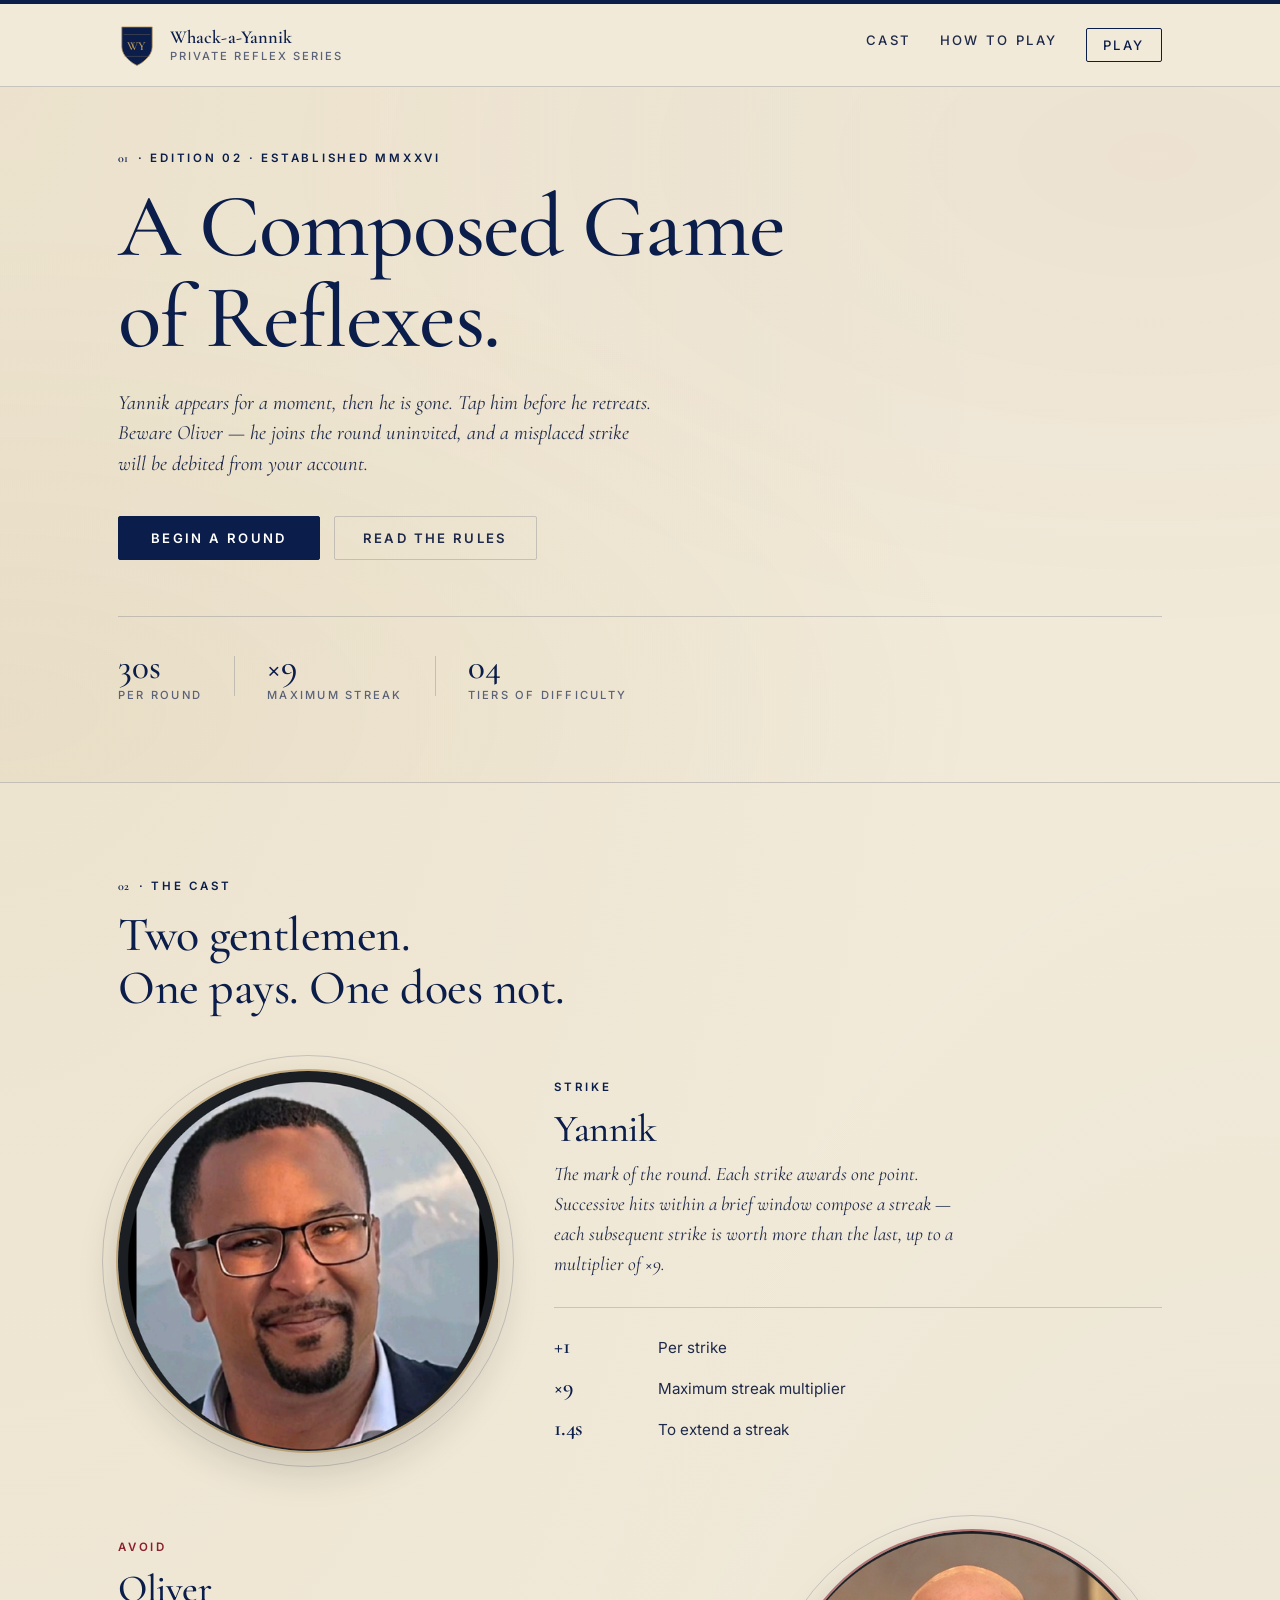
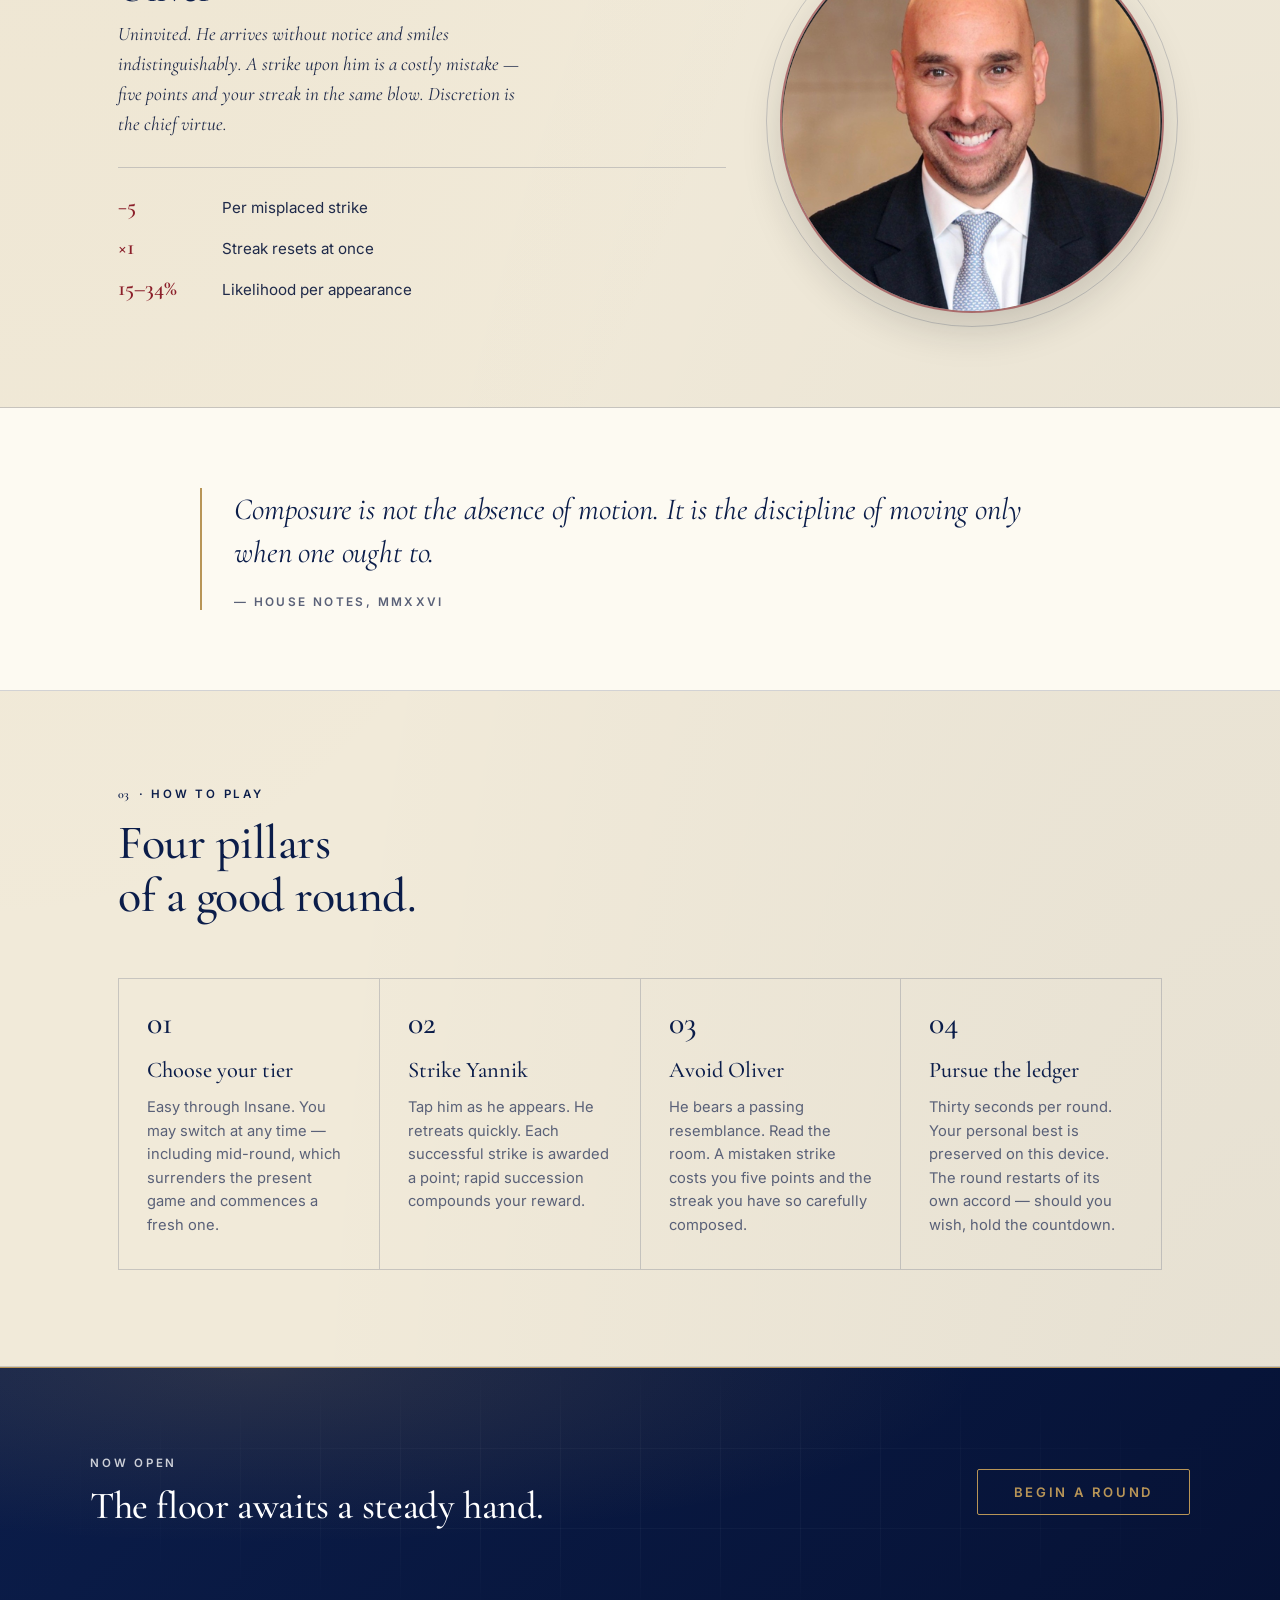
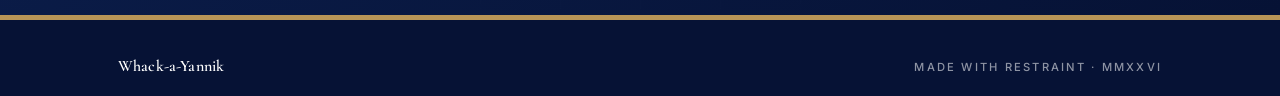
==== commit 4e4a5eb1: "Repaint to JSS navy + gold + crimson palette Reference (per user): J. Safra Sarasin's deep navy cres" ====
--- a/index.html
+++ b/index.html
@@ -35,7 +35,17 @@
   <header class="topbar">
     <div class="topbar-inner">
       <a class="brand" href="/" aria-label="Whack-a-Yannik">
-        <span class="mark" aria-hidden="true">WY</span>
+        <span class="mark" aria-hidden="true">
+          <svg viewBox="0 0 40 48" xmlns="http://www.w3.org/2000/svg">
+            <path d="M4 5 L36 5 L36 26 C36 36 24.5 43.5 20 45.5 C15.5 43.5 4 36 4 26 Z"
+                  fill="#0b1d4a" stroke="#b89557" stroke-width="0.8"/>
+            <line x1="6" y1="13" x2="34" y2="13" stroke="#b89557" stroke-width="0.4" opacity="0.7"/>
+            <line x1="6" y1="36" x2="34" y2="36" stroke="#b89557" stroke-width="0.4" opacity="0.7"/>
+            <text x="20" y="29" text-anchor="middle" fill="#b89557"
+                  font-family="Cormorant Garamond, Georgia, serif"
+                  font-weight="600" font-size="13" letter-spacing="0.5">WY</text>
+          </svg>
+        </span>
         <span class="wordmark">
           <span class="wordmark-name">Whack-a-Yannik</span>
           <span class="wordmark-sub">Private Reflex Series</span>
--- a/style.css
+++ b/style.css
@@ -1,24 +1,36 @@
 :root {
-  --paper: #efe7d6;
-  --paper-2: #f5efe2;
-  --card: #fbf7ec;
+  --paper: #f1ead9;
+  --paper-2: #f7f1e2;
+  --card: #fdfaf2;
   --card-2: #ffffff;
-  --ink: #1a1a1a;
-  --ink-2: #3d3a36;
-  --ink-3: #6e6a63;
-  --ink-mute: #9c978d;
-  --burgundy: #8b1f2a;
-  --burgundy-dark: #6a1820;
-  --burgundy-soft: rgba(139, 31, 42, 0.08);
-  --gold: #a88040;
-  --hairline: rgba(26, 26, 26, 0.12);
-  --hairline-soft: rgba(26, 26, 26, 0.06);
-  --shadow-sm: 0 1px 2px rgba(26, 26, 26, 0.04);
-  --shadow-md: 0 6px 24px rgba(26, 26, 26, 0.06);
-  --shadow-lg: 0 24px 60px rgba(26, 26, 26, 0.10);
+  --ink: #0b1d4a;
+  --ink-2: #1f2a4a;
+  --ink-3: #5a6178;
+  --ink-mute: #8e93a4;
+
+  --navy: #0b1d4a;
+  --navy-2: #122a63;
+  --navy-dark: #061235;
+  --navy-soft: rgba(11, 29, 74, 0.08);
+  --gold: #b89557;
+  --gold-2: #cda86b;
+  --gold-soft: rgba(184, 149, 87, 0.16);
+  --crimson: #8b1f2a;
+  --crimson-soft: rgba(139, 31, 42, 0.10);
+
+  --hairline: rgba(11, 29, 74, 0.18);
+  --hairline-soft: rgba(11, 29, 74, 0.09);
+  --shadow-sm: 0 1px 2px rgba(11, 29, 74, 0.05);
+  --shadow-md: 0 6px 24px rgba(11, 29, 74, 0.08);
+  --shadow-lg: 0 24px 60px rgba(11, 29, 74, 0.14);
 
   --serif: 'Cormorant Garamond', 'Times New Roman', Georgia, serif;
   --sans: 'Inter', system-ui, -apple-system, 'Helvetica Neue', sans-serif;
+
+  /* Backwards-compat aliases used elsewhere in stylesheet */
+  --burgundy: var(--navy);
+  --burgundy-dark: var(--navy-dark);
+  --burgundy-soft: var(--navy-soft);
 }
 
 * { box-sizing: border-box; }
@@ -37,8 +49,8 @@
 
 body {
   background:
-    radial-gradient(ellipse at 0% 0%, rgba(168, 128, 64, 0.06) 0%, transparent 50%),
-    radial-gradient(ellipse at 100% 100%, rgba(139, 31, 42, 0.04) 0%, transparent 55%),
+    radial-gradient(ellipse at 0% 0%, rgba(184, 149, 87, 0.10) 0%, transparent 55%),
+    radial-gradient(ellipse at 100% 100%, rgba(11, 29, 74, 0.05) 0%, transparent 55%),
     var(--paper);
   min-height: 100vh;
   min-height: 100dvh;
@@ -49,6 +61,7 @@
 
 /* Top bar */
 .topbar {
+  border-top: 4px solid var(--navy);
   border-bottom: 1px solid var(--hairline);
   background: var(--paper);
 }
@@ -67,18 +80,13 @@
 }
 .mark {
   width: 38px;
-  height: 38px;
-  background: var(--burgundy);
-  color: #fff;
-  font-family: var(--serif);
-  font-weight: 600;
-  font-size: 0.95rem;
-  letter-spacing: 0.04em;
-  display: flex;
+  height: 46px;
+  display: inline-flex;
   align-items: center;
   justify-content: center;
-  border-radius: 2px;
-}
+  flex-shrink: 0;
+}
+.mark svg { width: 100%; height: 100%; display: block; }
 .wordmark {
   display: flex;
   flex-direction: column;
@@ -113,13 +121,13 @@
   padding: 4px 0;
   transition: color 0.2s;
 }
-.topnav a:hover { color: var(--burgundy); }
+.topnav a:hover { color: var(--navy); }
 .topnav a::after {
   content: '';
   position: absolute;
   left: 0; right: 0; bottom: 0;
   height: 1px;
-  background: var(--burgundy);
+  background: var(--gold);
   transform: scaleX(0);
   transform-origin: left;
   transition: transform 0.3s ease;
@@ -222,8 +230,8 @@
   font-family: var(--sans);
   font-weight: 400;
 }
-.metric-time .metric-value { color: var(--burgundy); }
-.metric.warning .metric-value { color: var(--burgundy); }
+.metric-time .metric-value { color: var(--navy); }
+.metric.warning .metric-value { color: var(--crimson); }
 
 /* Controls */
 .controls {
@@ -356,7 +364,7 @@
 .hole {
   position: relative;
   background:
-    radial-gradient(ellipse at 50% 30%, rgba(139, 31, 42, 0.04) 0%, transparent 60%),
+    radial-gradient(ellipse at 50% 30%, rgba(11, 29, 74, 0.05) 0%, transparent 60%),
     var(--paper-2);
   border: 1px solid var(--hairline);
   overflow: hidden;
@@ -393,10 +401,10 @@
   transition: opacity 0.25s, background 0.25s;
 }
 .hole.up::after { opacity: 1; }
-.hole.up.oliver-active::after { background: #3c4e6e; }
+.hole.up.oliver-active::after { background: #8b1f2a; }
 
 body.flash.penalty::after {
-  background: radial-gradient(ellipse at center, rgba(60, 78, 110, 0.10) 0%, transparent 65%);
+  background: radial-gradient(ellipse at center, rgba(139, 31, 42, 0.10) 0%, transparent 65%);
 }
 
 .character {
@@ -439,8 +447,8 @@
 
 .character[data-kind="oliver"] .character-img {
   box-shadow:
-    0 0 0 2px rgba(60, 78, 110, 0.55),
-    0 0 0 6px rgba(60, 78, 110, 0.14),
+    0 0 0 2px rgba(139, 31, 42, 0.55),
+    0 0 0 6px rgba(139, 31, 42, 0.14),
     0 10px 24px rgba(26, 26, 26, 0.25);
 }
 
@@ -473,11 +481,6 @@
   100% { transform: translateX(0) rotate(0); }
 }
 
-.score-popup.penalty {
-  color: var(--ink-2);
-  font-style: italic;
-}
-
 .score-popup {
   position: absolute;
   top: 22%;
@@ -486,12 +489,17 @@
   font-family: var(--serif);
   font-size: 1.6rem;
   font-weight: 600;
-  color: var(--burgundy);
+  color: var(--gold);
   pointer-events: none;
   z-index: 5;
   animation: floatUp 0.85s ease-out forwards;
   white-space: nowrap;
   text-shadow: 0 1px 2px rgba(255, 255, 255, 0.6);
+}
+
+.score-popup.penalty {
+  color: var(--crimson);
+  font-style: italic;
 }
 
 @keyframes floatUp {
@@ -529,11 +537,11 @@
   box-shadow: 0 0 0 2px rgba(168, 128, 64, 0.5);
 }
 .cast-bad .cast-portrait {
-  box-shadow: 0 0 0 2px rgba(60, 78, 110, 0.55);
+  box-shadow: 0 0 0 2px rgba(139, 31, 42, 0.55);
 }
 .cast-text { display: flex; flex-direction: column; gap: 2px; min-width: 0; }
 .cast-text .eyebrow { margin-bottom: 4px; font-size: 0.66rem; }
-.cast-bad .cast-text .eyebrow { color: #3c4e6e; }
+.cast-bad .cast-text .eyebrow { color: #8b1f2a; }
 .cast-name {
   font-family: var(--serif);
   font-weight: 500;
@@ -556,9 +564,10 @@
 
 /* Footer */
 .footer {
-  border-top: 1px solid var(--hairline);
-  margin-top: 24px;
-  padding: 24px 0 8px;
+  background: var(--navy-dark);
+  margin-top: 0;
+  padding: 36px 0 20px;
+  border-top: 4px solid var(--gold);
 }
 .footer-inner {
   max-width: 1100px;
@@ -568,21 +577,22 @@
   justify-content: space-between;
   align-items: baseline;
   font-size: 0.78rem;
-  color: var(--ink-3);
+  color: rgba(255, 255, 255, 0.55);
   letter-spacing: 0.05em;
 }
 .footer-brand {
   font-family: var(--serif);
   font-weight: 600;
-  font-size: 0.95rem;
-  color: var(--ink);
+  font-size: 1rem;
+  color: #fff;
   letter-spacing: 0.01em;
 }
 .footer-meta {
-  letter-spacing: 0.18em;
+  letter-spacing: 0.2em;
   text-transform: uppercase;
   font-size: 0.7rem;
   font-weight: 500;
+  color: rgba(255, 255, 255, 0.55);
 }
 
 /* Overlay */
@@ -685,7 +695,7 @@
   content: '';
   position: fixed;
   inset: 0;
-  background: radial-gradient(ellipse at center, rgba(139, 31, 42, 0.06) 0%, transparent 65%);
+  background: radial-gradient(ellipse at center, rgba(184, 149, 87, 0.10) 0%, transparent 65%);
   pointer-events: none;
   z-index: 30;
   animation: flash 0.35s ease-out;
@@ -698,22 +708,22 @@
 /* ===== Landing page ===== */
 
 /* Topnav active + CTA */
-.topnav a.active { color: var(--burgundy); }
+.topnav a.active { color: var(--navy); }
 .topnav a.active::after {
-  background: var(--burgundy);
+  background: var(--gold);
   transform: scaleX(1);
 }
 .topnav .topnav-cta {
   padding: 8px 16px;
-  border: 1px solid var(--burgundy);
-  color: var(--burgundy);
+  border: 1px solid var(--navy);
+  color: var(--navy);
   border-radius: 2px;
   letter-spacing: 0.2em;
   transition: background 0.2s, color 0.2s;
 }
 .topnav .topnav-cta:hover {
-  background: var(--burgundy);
-  color: #fff;
+  background: var(--navy);
+  color: var(--gold);
 }
 .topnav .topnav-cta::after { display: none; }
 
@@ -725,7 +735,7 @@
   letter-spacing: 0;
   margin-right: 4px;
 }
-.eyebrow.eyebrow-cool { color: #3c4e6e; }
+.eyebrow.eyebrow-cool { color: #8b1f2a; }
 .eyebrow.eyebrow-light { color: rgba(255, 255, 255, 0.78); }
 
 .display.xl {
@@ -862,7 +872,7 @@
   position: absolute;
   inset: -8px;
   border-radius: 50%;
-  background: radial-gradient(circle, rgba(60, 78, 110, 0.12), transparent 70%);
+  background: radial-gradient(circle, rgba(139, 31, 42, 0.12), transparent 70%);
 }
 
 .cast-portrait-lg {
@@ -878,7 +888,7 @@
   box-shadow: 0 0 0 2px rgba(168, 128, 64, 0.55), 0 18px 40px rgba(26, 26, 26, 0.18);
 }
 .cast-portrait-bad .cast-portrait-lg {
-  box-shadow: 0 0 0 2px rgba(60, 78, 110, 0.55), 0 18px 40px rgba(26, 26, 26, 0.18);
+  box-shadow: 0 0 0 2px rgba(139, 31, 42, 0.55), 0 18px 40px rgba(26, 26, 26, 0.18);
 }
 .cast-portrait-alt {
   opacity: 0;
@@ -919,7 +929,7 @@
   min-width: 80px;
   letter-spacing: -0.01em;
 }
-.cast-list-num.cool { color: #3c4e6e; }
+.cast-list-num.cool { color: #8b1f2a; }
 
 /* Pull quote */
 .pullquote {
@@ -931,7 +941,7 @@
   max-width: 880px;
   margin: 0 auto;
   padding-left: 32px;
-  border-left: 2px solid var(--burgundy);
+  border-left: 2px solid var(--gold);
 }
 .pullquote p {
   font-family: var(--serif);
@@ -991,9 +1001,26 @@
 
 /* CTA banner */
 .cta-banner {
-  background: linear-gradient(135deg, #1c1c1c 0%, #2a1517 100%);
+  background:
+    radial-gradient(ellipse at 20% 0%, rgba(184, 149, 87, 0.18) 0%, transparent 50%),
+    linear-gradient(135deg, var(--navy) 0%, var(--navy-dark) 100%);
   color: #fff;
-  padding: 72px 28px;
+  padding: 88px 28px;
+  position: relative;
+  border-top: 1px solid var(--gold);
+  border-bottom: 1px solid var(--gold);
+}
+.cta-banner::before {
+  content: '';
+  position: absolute;
+  inset: 0;
+  background-image:
+    linear-gradient(rgba(255, 255, 255, 0.03) 1px, transparent 1px),
+    linear-gradient(90deg, rgba(255, 255, 255, 0.03) 1px, transparent 1px);
+  background-size: 80px 80px;
+  pointer-events: none;
+  mask-image: radial-gradient(ellipse at center, black 30%, transparent 75%);
+  -webkit-mask-image: radial-gradient(ellipse at center, black 30%, transparent 75%);
 }
 .cta-banner-inner {
   max-width: 1100px;
@@ -1003,6 +1030,7 @@
   justify-content: space-between;
   gap: 32px;
   flex-wrap: wrap;
+  position: relative;
 }
 .cta-banner-inner > div { max-width: 520px; }
 .cta-banner-inner .display { margin: 8px 0 0; color: #fff; }
@@ -1011,9 +1039,9 @@
   display: inline-flex;
   align-items: center;
   justify-content: center;
-  border: 1px solid #fff;
+  border: 1px solid var(--gold);
   background: transparent;
-  color: #fff;
+  color: var(--gold);
   padding: 14px 36px;
   font-family: var(--sans);
   font-size: 0.82rem;
@@ -1024,8 +1052,8 @@
   transition: background 0.2s, color 0.2s;
 }
 .btn-on-dark:hover {
-  background: #fff;
-  color: var(--ink);
+  background: var(--gold);
+  color: var(--navy-dark);
 }
 
 /* Play page hero */
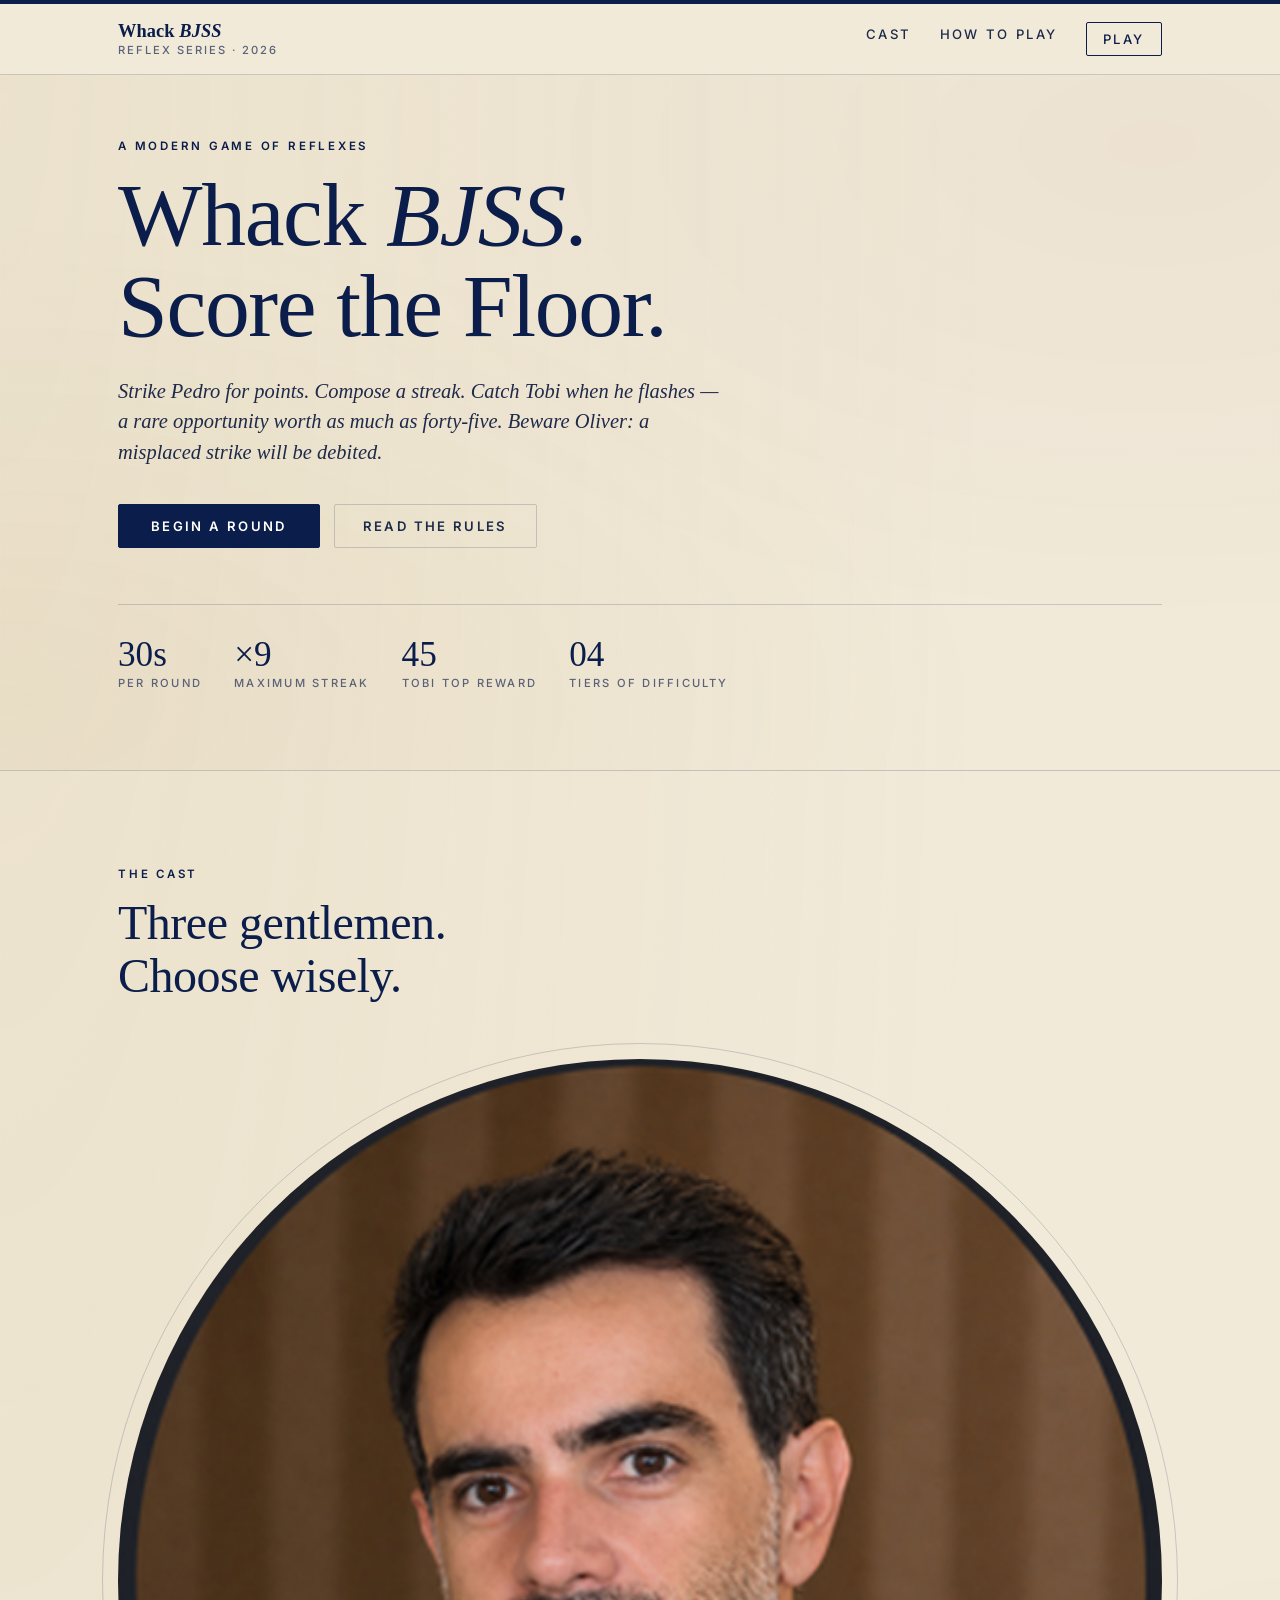
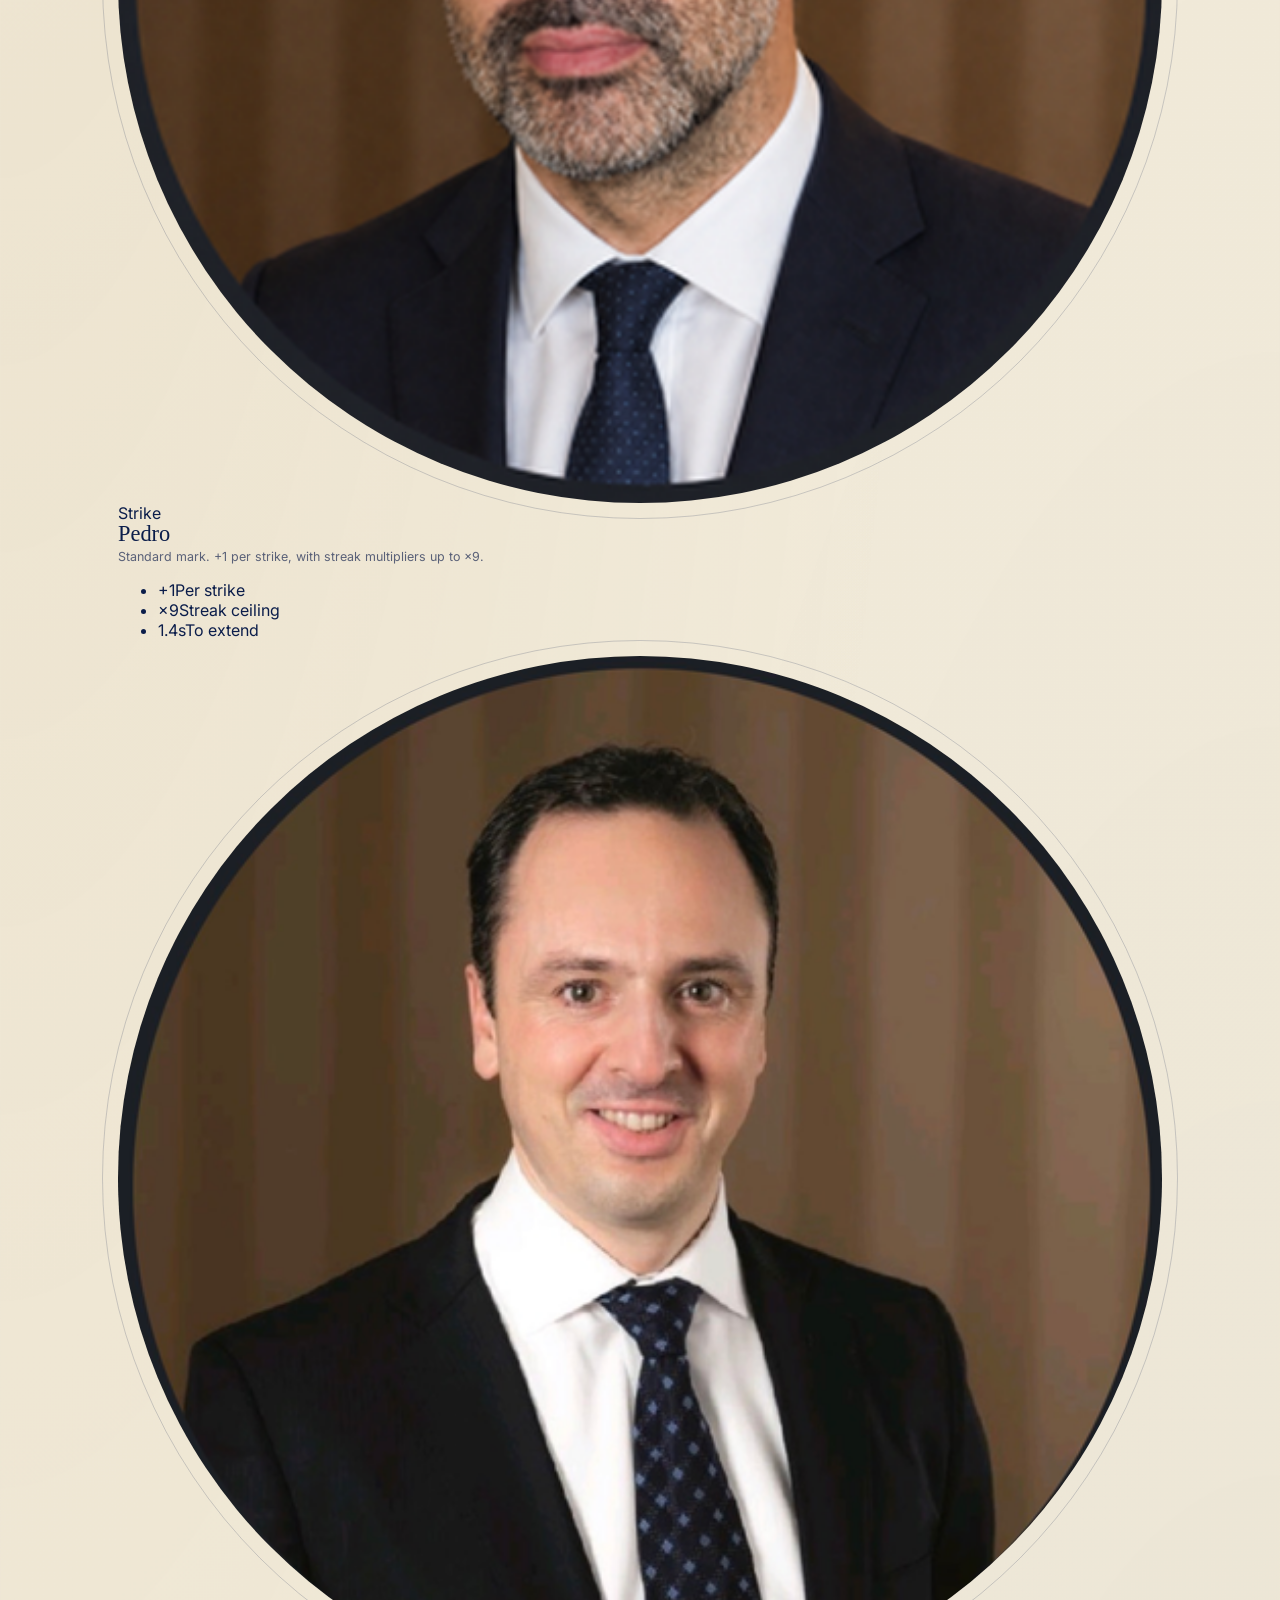
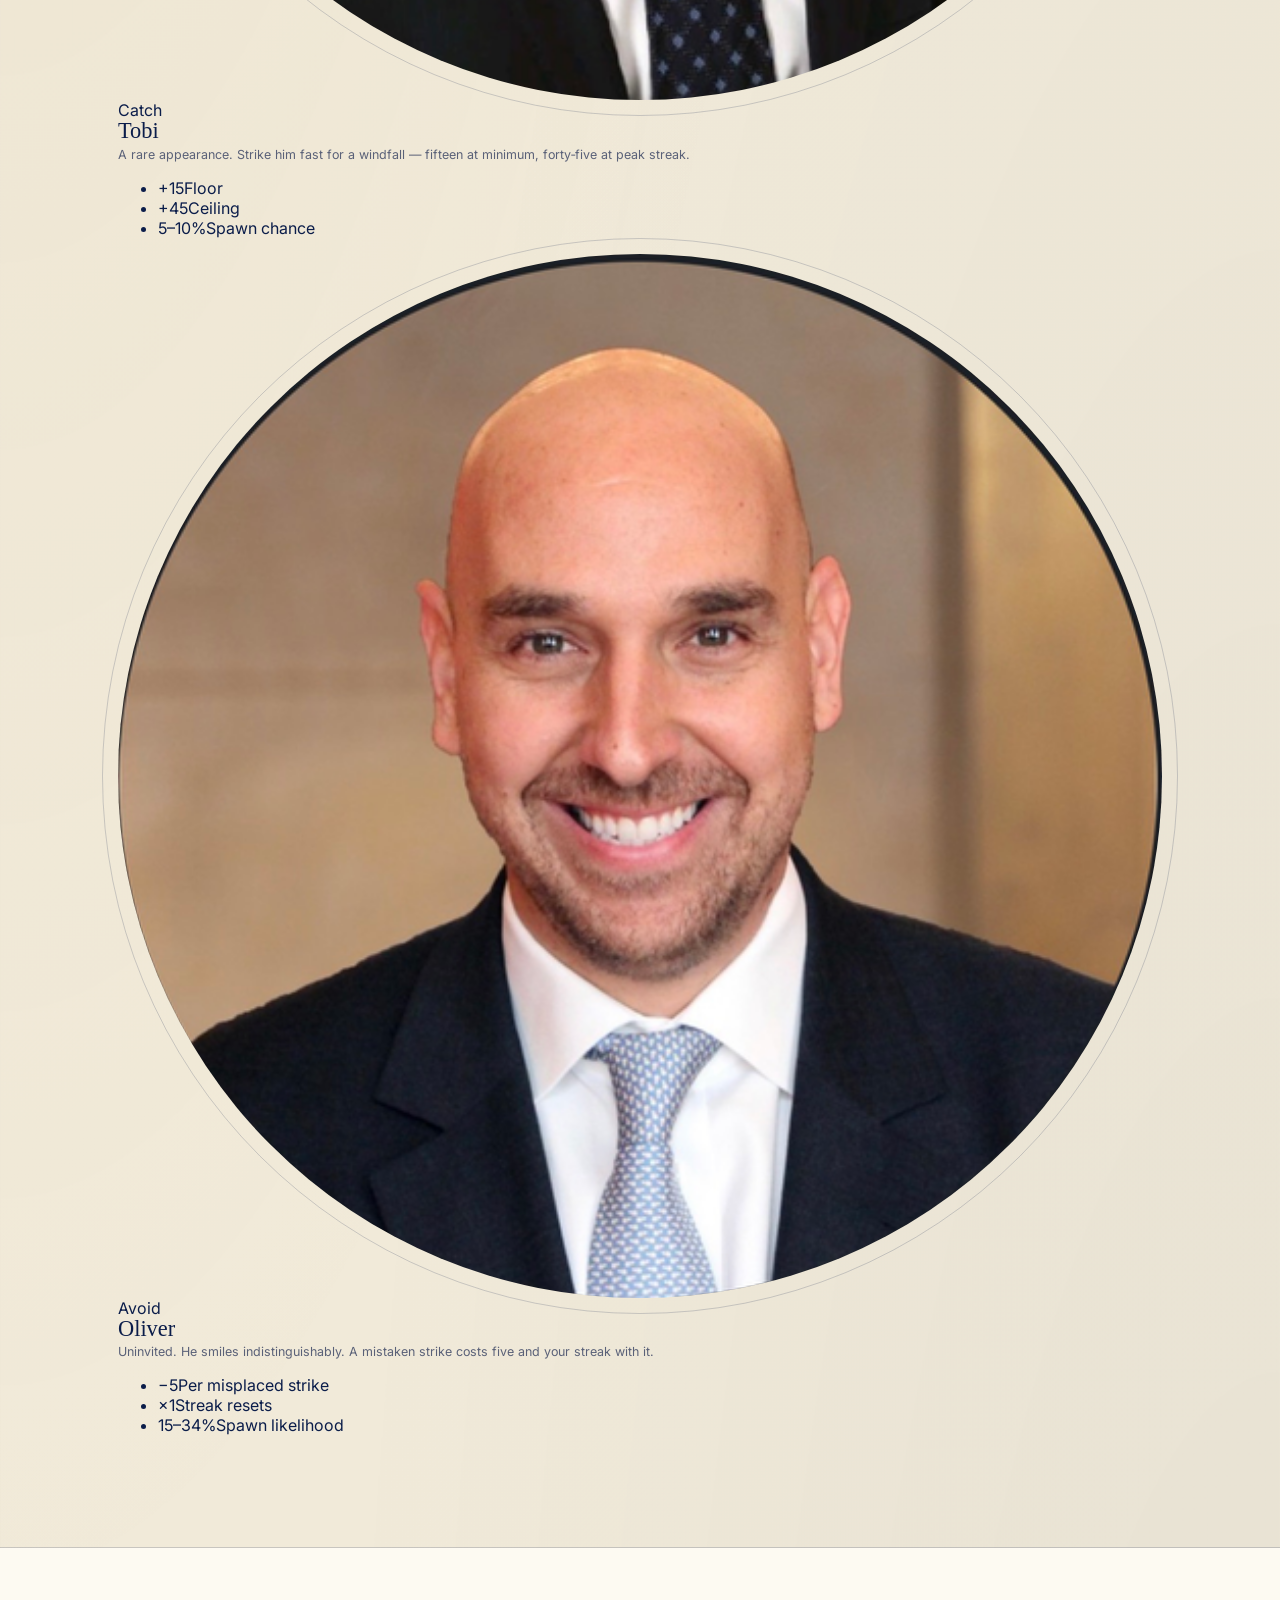
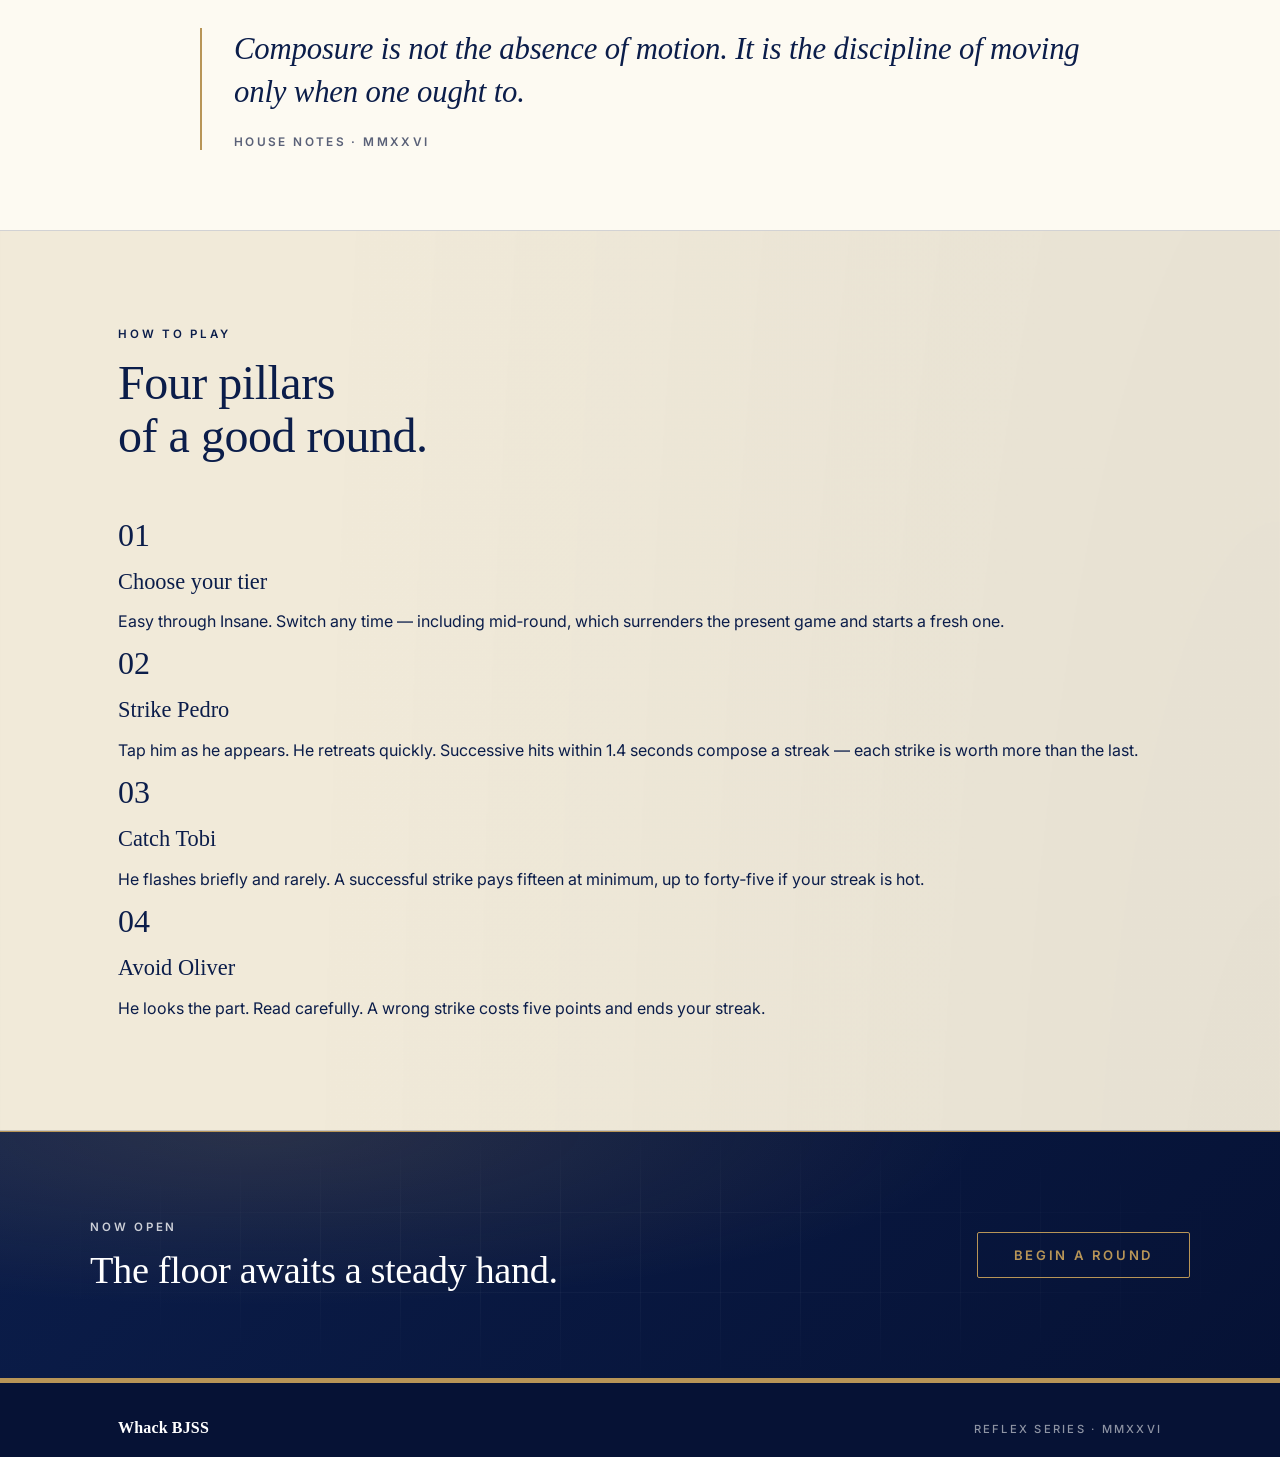
==== commit ef8270e0: "Phase 1: Whack BJSS rebrand + Pedro/Tobi assets Assets: - pedro-smile.png + pedro-surprised.png (rep" ====
--- a/index.html
+++ b/index.html
@@ -3,23 +3,23 @@
 <head>
   <meta charset="UTF-8" />
   <meta name="viewport" content="width=device-width, initial-scale=1.0, viewport-fit=cover" />
-  <meta name="theme-color" content="#efe7d6" />
-  <title>Whack-a-Yannik — A Composed Game of Reflexes</title>
-  <meta name="description" content="An elegant browser game of reflexes. Strike Yannik for points. Avoid Oliver. Compose a streak. Established 2026." />
+  <meta name="theme-color" content="#0b1d4a" />
+  <title>Whack BJSS — A Modern Game of Reflexes</title>
+  <meta name="description" content="A modern browser game of reflexes. Strike Pedro for points. Catch Tobi for a bonus. Avoid Oliver." />
 
   <meta property="og:type" content="website" />
-  <meta property="og:title" content="Whack-a-Yannik" />
-  <meta property="og:description" content="A composed game of reflexes." />
+  <meta property="og:title" content="Whack BJSS" />
+  <meta property="og:description" content="Strike Pedro. Catch Tobi. Avoid Oliver." />
   <meta property="og:image" content="https://whack-a-yannik.vercel.app/thumbnail.png" />
   <meta property="og:image:secure_url" content="https://whack-a-yannik.vercel.app/thumbnail.png" />
   <meta property="og:image:type" content="image/png" />
   <meta property="og:image:width" content="1200" />
   <meta property="og:image:height" content="630" />
-  <meta property="og:image:alt" content="Whack-a-Yannik" />
+  <meta property="og:image:alt" content="Whack BJSS" />
   <meta property="og:url" content="https://whack-a-yannik.vercel.app/" />
   <meta name="twitter:card" content="summary_large_image" />
-  <meta name="twitter:title" content="Whack-a-Yannik" />
-  <meta name="twitter:description" content="A composed game of reflexes." />
+  <meta name="twitter:title" content="Whack BJSS" />
+  <meta name="twitter:description" content="Strike Pedro. Catch Tobi. Avoid Oliver." />
   <meta name="twitter:image" content="https://whack-a-yannik.vercel.app/thumbnail.png" />
 
   <link rel="icon" type="image/png" href="/thumbnail.png" />
@@ -27,28 +27,17 @@
 
   <link rel="preconnect" href="https://fonts.googleapis.com" />
   <link rel="preconnect" href="https://fonts.gstatic.com" crossorigin />
-  <link href="https://fonts.googleapis.com/css2?family=Cormorant+Garamond:wght@400;500;600;700&family=Inter:wght@300;400;500;600;700&display=swap" rel="stylesheet" />
+  <link href="https://fonts.googleapis.com/css2?family=Fraunces:opsz,wght@9..144,300;9..144,400;9..144,500;9..144,600;9..144,700&family=Inter:wght@300;400;500;600;700&display=swap" rel="stylesheet" />
 
   <link rel="stylesheet" href="style.css" />
 </head>
 <body class="landing">
   <header class="topbar">
     <div class="topbar-inner">
-      <a class="brand" href="/" aria-label="Whack-a-Yannik">
-        <span class="mark" aria-hidden="true">
-          <svg viewBox="0 0 40 48" xmlns="http://www.w3.org/2000/svg">
-            <path d="M4 5 L36 5 L36 26 C36 36 24.5 43.5 20 45.5 C15.5 43.5 4 36 4 26 Z"
-                  fill="#0b1d4a" stroke="#b89557" stroke-width="0.8"/>
-            <line x1="6" y1="13" x2="34" y2="13" stroke="#b89557" stroke-width="0.4" opacity="0.7"/>
-            <line x1="6" y1="36" x2="34" y2="36" stroke="#b89557" stroke-width="0.4" opacity="0.7"/>
-            <text x="20" y="29" text-anchor="middle" fill="#b89557"
-                  font-family="Cormorant Garamond, Georgia, serif"
-                  font-weight="600" font-size="13" letter-spacing="0.5">WY</text>
-          </svg>
-        </span>
+      <a class="brand" href="/" aria-label="Whack BJSS">
         <span class="wordmark">
-          <span class="wordmark-name">Whack-a-Yannik</span>
-          <span class="wordmark-sub">Private Reflex Series</span>
+          <span class="wordmark-name">Whack <em class="wordmark-mark">BJSS</em></span>
+          <span class="wordmark-sub">Reflex Series · 2026</span>
         </span>
       </a>
       <nav class="topnav" aria-label="Primary">
@@ -60,12 +49,11 @@
   </header>
 
   <main>
-    <!-- Hero -->
     <section class="landing-hero">
       <div class="landing-hero-inner">
-        <p class="eyebrow"><span class="num">01</span> · Edition 02 · Established MMXXVI</p>
-        <h1 class="display xl">A Composed Game<br/>of Reflexes.</h1>
-        <p class="lede">Yannik appears for a moment, then he is gone. Tap him before he retreats. Beware Oliver — he joins the round uninvited, and a misplaced strike will be debited from your account.</p>
+        <p class="eyebrow">A Modern Game of Reflexes</p>
+        <h1 class="display xl">Whack <em class="accent">BJSS</em>.<br/>Score the Floor.</h1>
+        <p class="lede">Strike Pedro for points. Compose a streak. Catch Tobi when he flashes — a rare opportunity worth as much as forty‑five. Beware Oliver: a misplaced strike will be debited.</p>
         <div class="hero-actions">
           <a href="/play" class="btn-primary"><span class="btn-label">Begin a Round</span></a>
           <a href="#how" class="btn-ghost">Read the Rules</a>
@@ -75,12 +63,14 @@
             <span class="meta-num">30s</span>
             <span class="meta-label">Per round</span>
           </div>
-          <div class="hero-divider"></div>
           <div>
             <span class="meta-num">×9</span>
             <span class="meta-label">Maximum streak</span>
           </div>
-          <div class="hero-divider"></div>
+          <div>
+            <span class="meta-num">45</span>
+            <span class="meta-label">Tobi top reward</span>
+          </div>
           <div>
             <span class="meta-num">04</span>
             <span class="meta-label">Tiers of difficulty</span>
@@ -89,94 +79,103 @@
       </div>
     </section>
 
-    <!-- Cast -->
     <section class="section section-cast" id="cast">
       <div class="section-inner">
         <header class="section-header">
-          <p class="eyebrow"><span class="num">02</span> · The Cast</p>
-          <h2 class="display">Two gentlemen.<br/>One pays. One does not.</h2>
+          <p class="eyebrow">The Cast</p>
+          <h2 class="display">Three gentlemen.<br/>Choose wisely.</h2>
         </header>
 
-        <div class="cast-grid">
-          <article class="cast-feature">
-            <div class="cast-portrait-wrap cast-portrait-good">
-              <img src="yannik-smile.png" alt="Yannik" class="cast-portrait-lg" />
-              <img src="yannik-surprised.png" alt="Yannik startled" class="cast-portrait-lg cast-portrait-alt" />
+        <div class="cast-grid-3">
+          <article class="cast-card-modern cast-good">
+            <div class="cast-portrait-wrap">
+              <img src="pedro-smile.png" alt="Pedro" class="cast-portrait-lg" />
+              <img src="pedro-surprised.png" alt="Pedro startled" class="cast-portrait-lg cast-portrait-alt" />
             </div>
-            <div class="cast-feature-text">
-              <p class="eyebrow">Strike</p>
-              <h3 class="cast-name display small">Yannik</h3>
-              <p class="cast-feature-lede">The mark of the round. Each strike awards one point. Successive hits within a brief window compose a streak — each subsequent strike is worth more than the last, up to a multiplier of ×9.</p>
-              <ul class="cast-list">
-                <li><span class="cast-list-num">+1</span><span>Per strike</span></li>
-                <li><span class="cast-list-num">×9</span><span>Maximum streak multiplier</span></li>
-                <li><span class="cast-list-num">1.4s</span><span>To extend a streak</span></li>
-              </ul>
-            </div>
+            <span class="cast-tag tag-good">Strike</span>
+            <h3 class="cast-name">Pedro</h3>
+            <p class="cast-meta">Standard mark. +1 per strike, with streak multipliers up to ×9.</p>
+            <ul class="cast-list-modern">
+              <li><span class="cast-num">+1</span><span>Per strike</span></li>
+              <li><span class="cast-num">×9</span><span>Streak ceiling</span></li>
+              <li><span class="cast-num">1.4s</span><span>To extend</span></li>
+            </ul>
           </article>
 
-          <article class="cast-feature reverse">
-            <div class="cast-portrait-wrap cast-portrait-bad">
+          <article class="cast-card-modern cast-bonus">
+            <div class="cast-portrait-wrap">
+              <img src="tobi-smile.png" alt="Tobi" class="cast-portrait-lg" />
+              <img src="tobi-shades.png" alt="Tobi (in shades)" class="cast-portrait-lg cast-portrait-alt" />
+            </div>
+            <span class="cast-tag tag-bonus">Catch</span>
+            <h3 class="cast-name">Tobi</h3>
+            <p class="cast-meta">A rare appearance. Strike him fast for a windfall — fifteen at minimum, forty‑five at peak streak.</p>
+            <ul class="cast-list-modern">
+              <li><span class="cast-num gold">+15</span><span>Floor</span></li>
+              <li><span class="cast-num gold">+45</span><span>Ceiling</span></li>
+              <li><span class="cast-num gold">5–10%</span><span>Spawn chance</span></li>
+            </ul>
+          </article>
+
+          <article class="cast-card-modern cast-bad">
+            <div class="cast-portrait-wrap">
               <img src="oliver-smile.png" alt="Oliver" class="cast-portrait-lg" />
               <img src="oliver-frown.png" alt="Oliver displeased" class="cast-portrait-lg cast-portrait-alt" />
             </div>
-            <div class="cast-feature-text">
-              <p class="eyebrow eyebrow-cool">Avoid</p>
-              <h3 class="cast-name display small">Oliver</h3>
-              <p class="cast-feature-lede">Uninvited. He arrives without notice and smiles indistinguishably. A strike upon him is a costly mistake — five points and your streak in the same blow. Discretion is the chief virtue.</p>
-              <ul class="cast-list">
-                <li><span class="cast-list-num cool">−5</span><span>Per misplaced strike</span></li>
-                <li><span class="cast-list-num cool">×1</span><span>Streak resets at once</span></li>
-                <li><span class="cast-list-num cool">15–34%</span><span>Likelihood per appearance</span></li>
-              </ul>
-            </div>
+            <span class="cast-tag tag-bad">Avoid</span>
+            <h3 class="cast-name">Oliver</h3>
+            <p class="cast-meta">Uninvited. He smiles indistinguishably. A mistaken strike costs five and your streak with it.</p>
+            <ul class="cast-list-modern">
+              <li><span class="cast-num crimson">−5</span><span>Per misplaced strike</span></li>
+              <li><span class="cast-num crimson">×1</span><span>Streak resets</span></li>
+              <li><span class="cast-num crimson">15–34%</span><span>Spawn likelihood</span></li>
+            </ul>
           </article>
         </div>
       </div>
     </section>
 
-    <!-- Pull quote -->
     <section class="pullquote">
-      <blockquote>
-        <p>Composure is not the absence of motion. It is the discipline of moving only when one ought to.</p>
-        <cite>— House Notes, MMXXVI</cite>
-      </blockquote>
+      <div class="pullquote-inner">
+        <blockquote>
+          <p>Composure is not the absence of motion. It is the discipline of moving only when one ought to.</p>
+          <cite>House Notes · MMXXVI</cite>
+        </blockquote>
+      </div>
     </section>
 
-    <!-- How to play -->
     <section class="section section-how" id="how">
       <div class="section-inner">
         <header class="section-header">
-          <p class="eyebrow"><span class="num">03</span> · How to Play</p>
+          <p class="eyebrow">How to Play</p>
           <h2 class="display">Four pillars<br/>of a good round.</h2>
         </header>
 
-        <div class="pillars">
-          <article class="pillar">
+        <div class="pillars-modern">
+          <article class="pillar-card">
             <span class="pillar-num">01</span>
             <h3 class="pillar-title">Choose your tier</h3>
-            <p>Easy through Insane. You may switch at any time — including mid-round, which surrenders the present game and commences a fresh one.</p>
+            <p>Easy through Insane. Switch any time — including mid‑round, which surrenders the present game and starts a fresh one.</p>
           </article>
-          <article class="pillar">
+          <article class="pillar-card">
             <span class="pillar-num">02</span>
-            <h3 class="pillar-title">Strike Yannik</h3>
-            <p>Tap him as he appears. He retreats quickly. Each successful strike is awarded a point; rapid succession compounds your reward.</p>
+            <h3 class="pillar-title">Strike Pedro</h3>
+            <p>Tap him as he appears. He retreats quickly. Successive hits within 1.4 seconds compose a streak — each strike is worth more than the last.</p>
           </article>
-          <article class="pillar">
+          <article class="pillar-card pillar-bonus">
             <span class="pillar-num">03</span>
+            <h3 class="pillar-title">Catch Tobi</h3>
+            <p>He flashes briefly and rarely. A successful strike pays fifteen at minimum, up to forty‑five if your streak is hot.</p>
+          </article>
+          <article class="pillar-card">
+            <span class="pillar-num">04</span>
             <h3 class="pillar-title">Avoid Oliver</h3>
-            <p>He bears a passing resemblance. Read the room. A mistaken strike costs you five points and the streak you have so carefully composed.</p>
-          </article>
-          <article class="pillar">
-            <span class="pillar-num">04</span>
-            <h3 class="pillar-title">Pursue the ledger</h3>
-            <p>Thirty seconds per round. Your personal best is preserved on this device. The round restarts of its own accord — should you wish, hold the countdown.</p>
+            <p>He looks the part. Read carefully. A wrong strike costs five points and ends your streak.</p>
           </article>
         </div>
       </div>
     </section>
 
-    <!-- CTA banner -->
     <section class="cta-banner">
       <div class="cta-banner-inner">
         <div>
@@ -189,8 +188,8 @@
 
     <footer class="footer">
       <div class="footer-inner">
-        <span class="footer-brand">Whack-a-Yannik</span>
-        <span class="footer-meta">Made with restraint · MMXXVI</span>
+        <span class="footer-brand">Whack BJSS</span>
+        <span class="footer-meta">Reflex Series · MMXXVI</span>
       </div>
     </footer>
   </main>
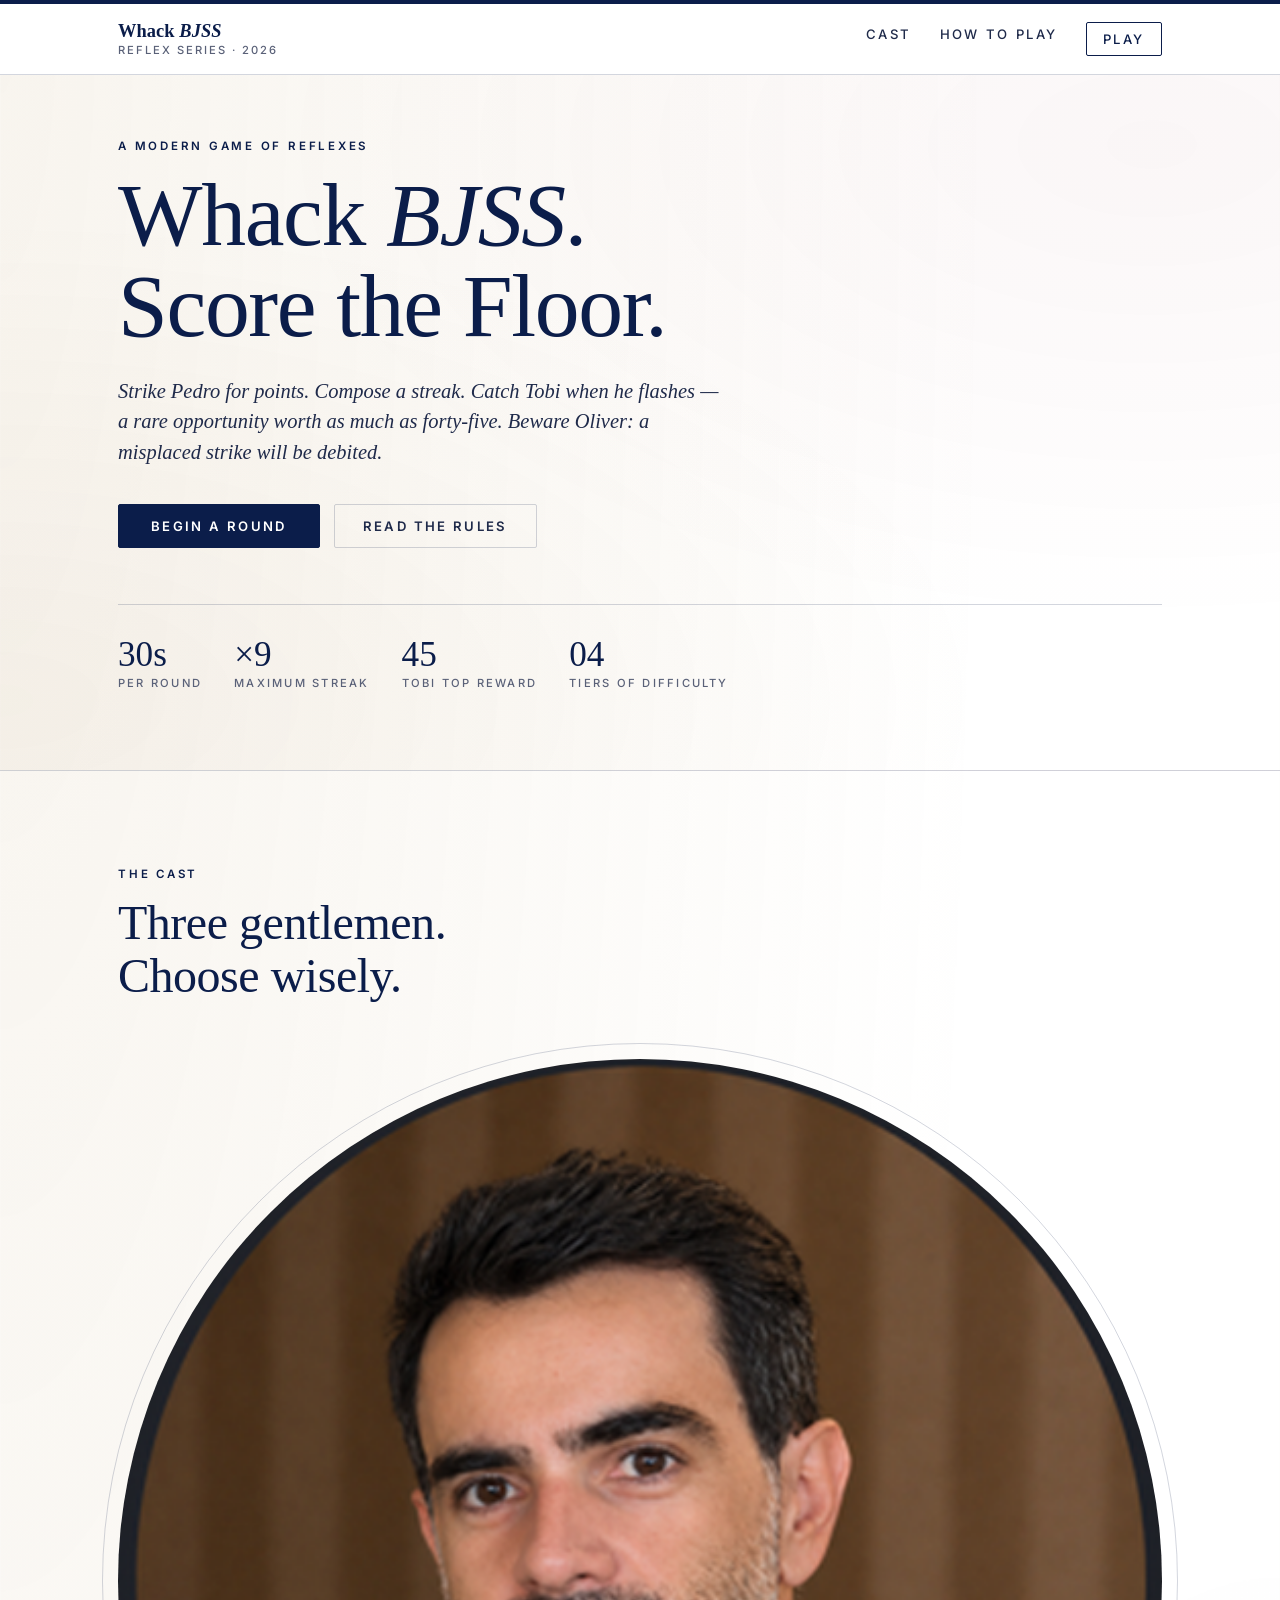
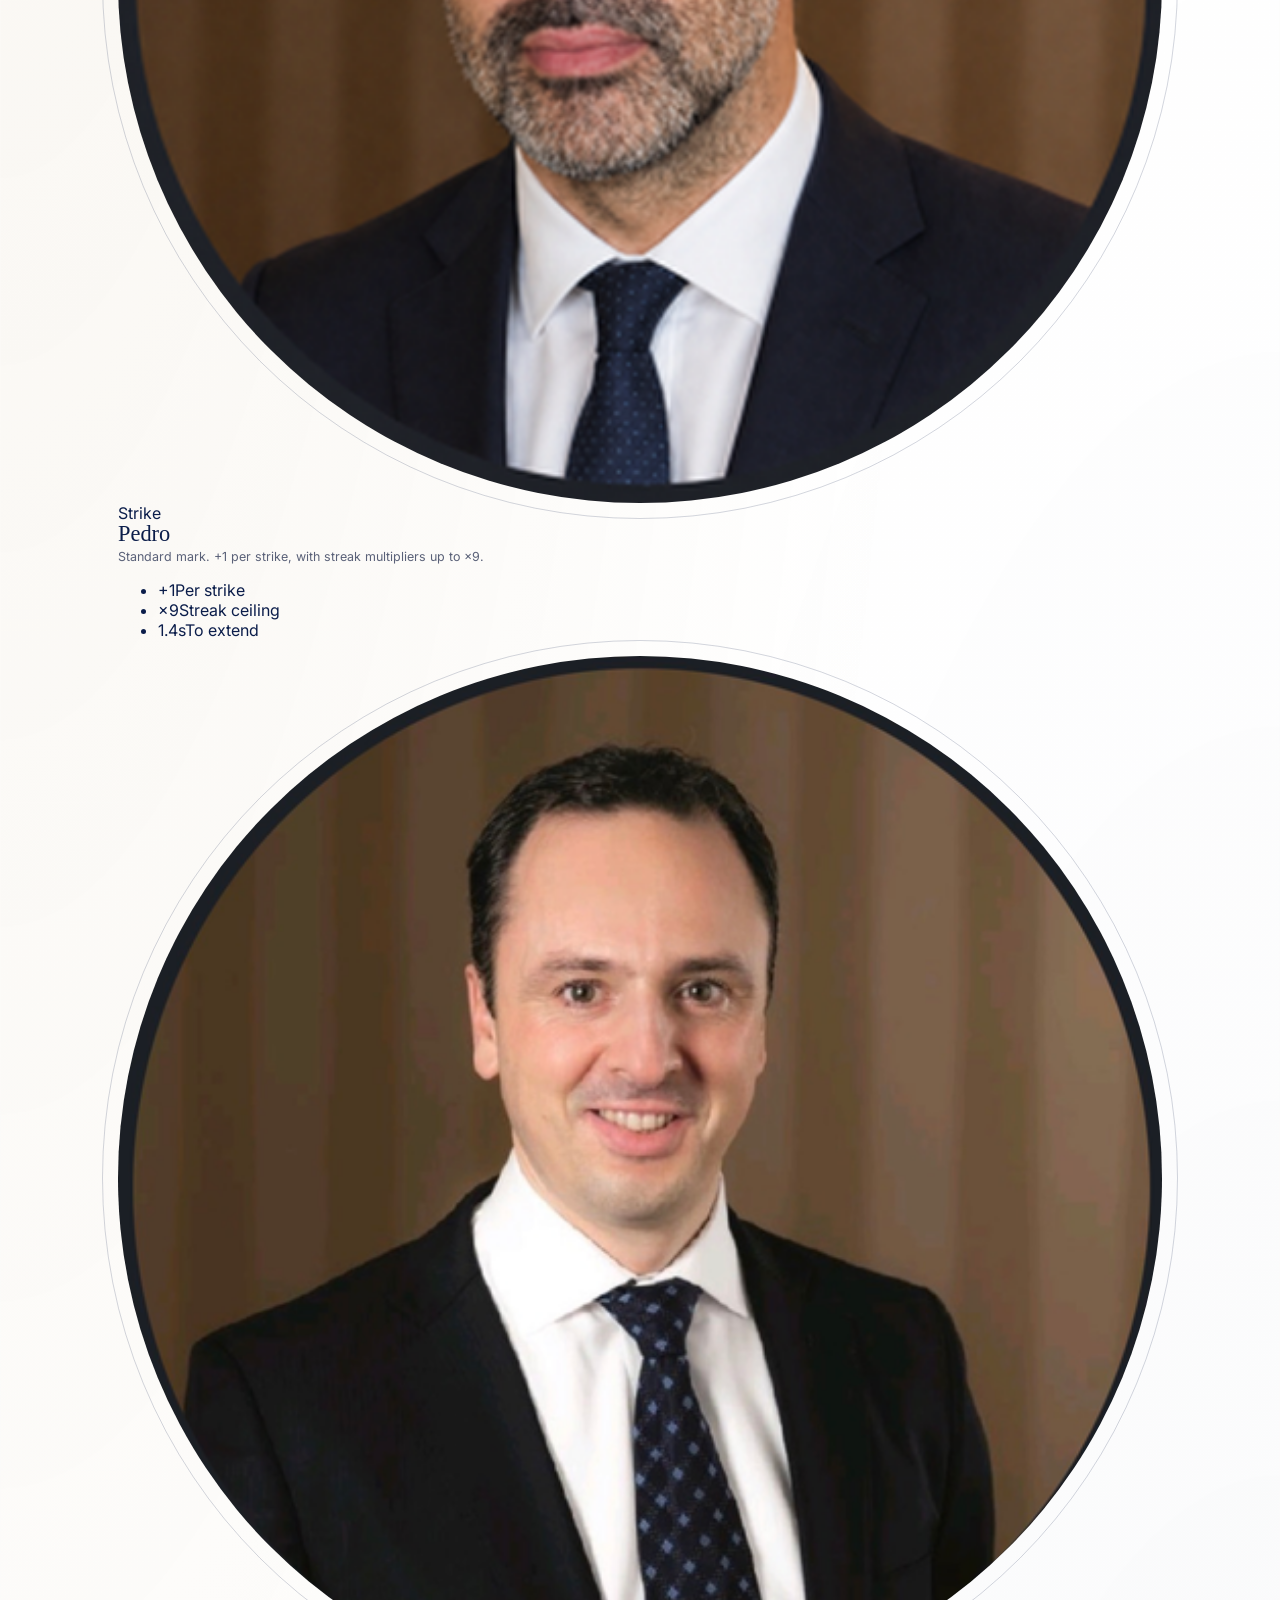
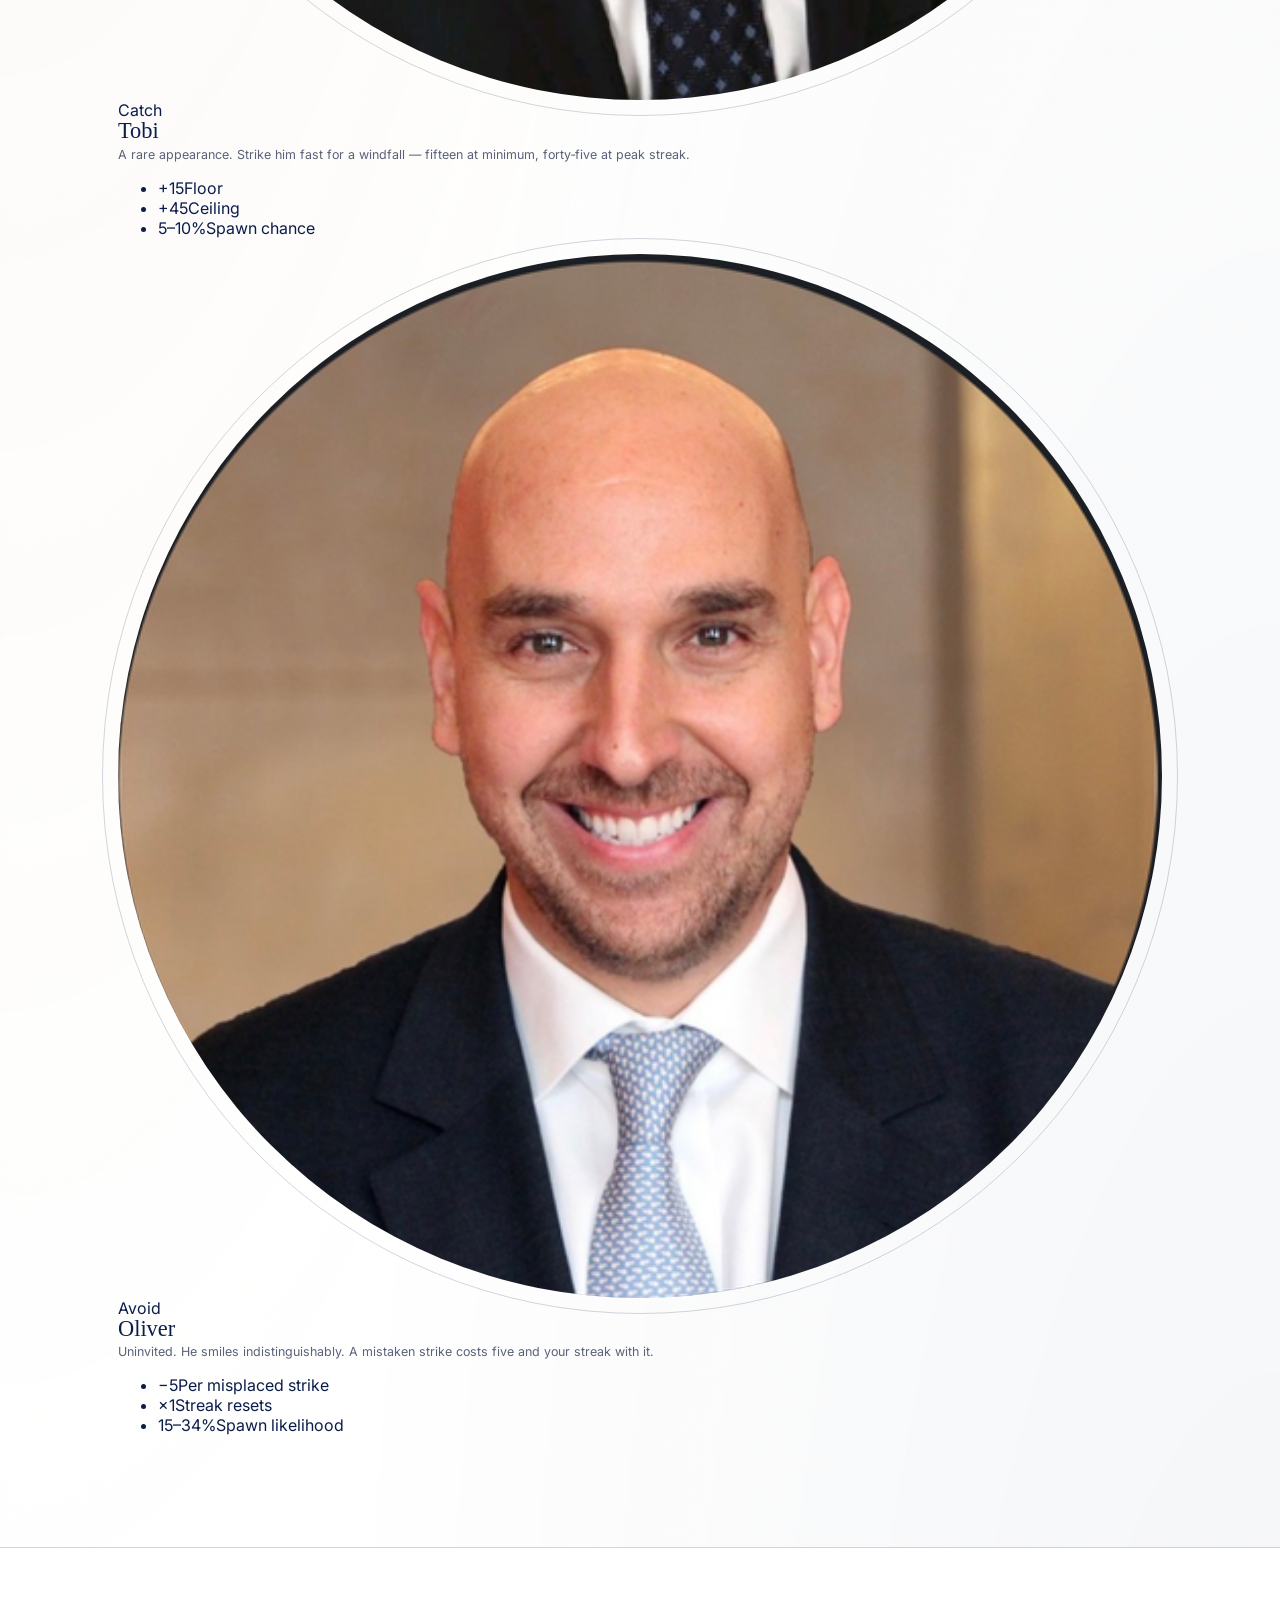
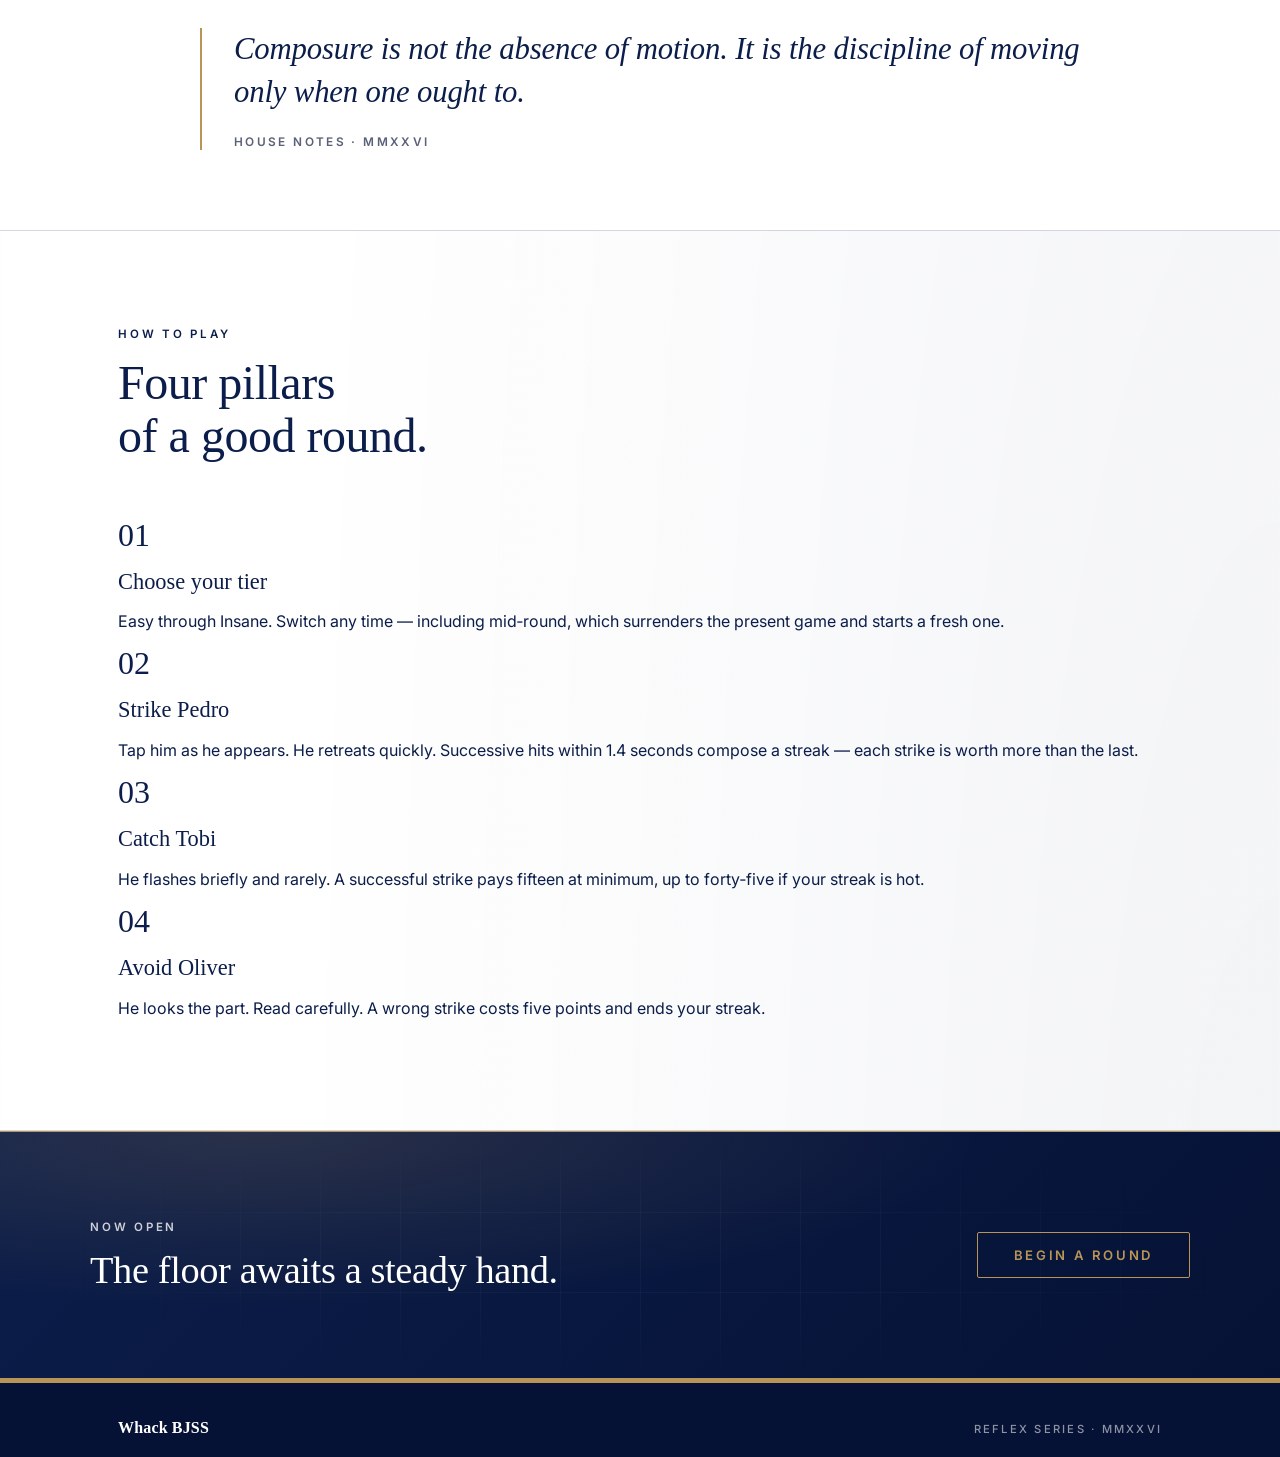
==== commit cc469efc: "Always open landing page at the top, even with #hash bookmark Saved bookmarks that include a fragmen" ====
--- a/index.html
+++ b/index.html
@@ -30,6 +30,20 @@
   <link href="https://fonts.googleapis.com/css2?family=Fraunces:opsz,wght@9..144,300;9..144,400;9..144,500;9..144,600;9..144,700&family=Inter:wght@300;400;500;600;700&display=swap" rel="stylesheet" />
 
   <link rel="stylesheet" href="style.css" />
+
+  <script>
+    // If opened with a hash (e.g. a bookmark saved at #cast), strip it
+    // and force-scroll to the top so the landing page always opens
+    // at the hero. In-page anchor clicks (Cast / How to Play) still
+    // work normally because they do not trigger a fresh page load.
+    (function () {
+      if (location.hash) {
+        try { history.replaceState(null, '', location.pathname + location.search); } catch (e) {}
+        window.addEventListener('DOMContentLoaded', function () { window.scrollTo(0, 0); });
+        window.addEventListener('load', function () { window.scrollTo(0, 0); });
+      }
+    })();
+  </script>
 </head>
 <body class="landing">
   <header class="topbar">
--- a/style.css
+++ b/style.css
@@ -1,7 +1,7 @@
 :root {
-  --paper: #f1ead9;
-  --paper-2: #f7f1e2;
-  --card: #fdfaf2;
+  --paper: #ffffff;
+  --paper-2: #ffffff;
+  --card: #ffffff;
   --card-2: #ffffff;
   --ink: #0b1d4a;
   --ink-2: #1f2a4a;
